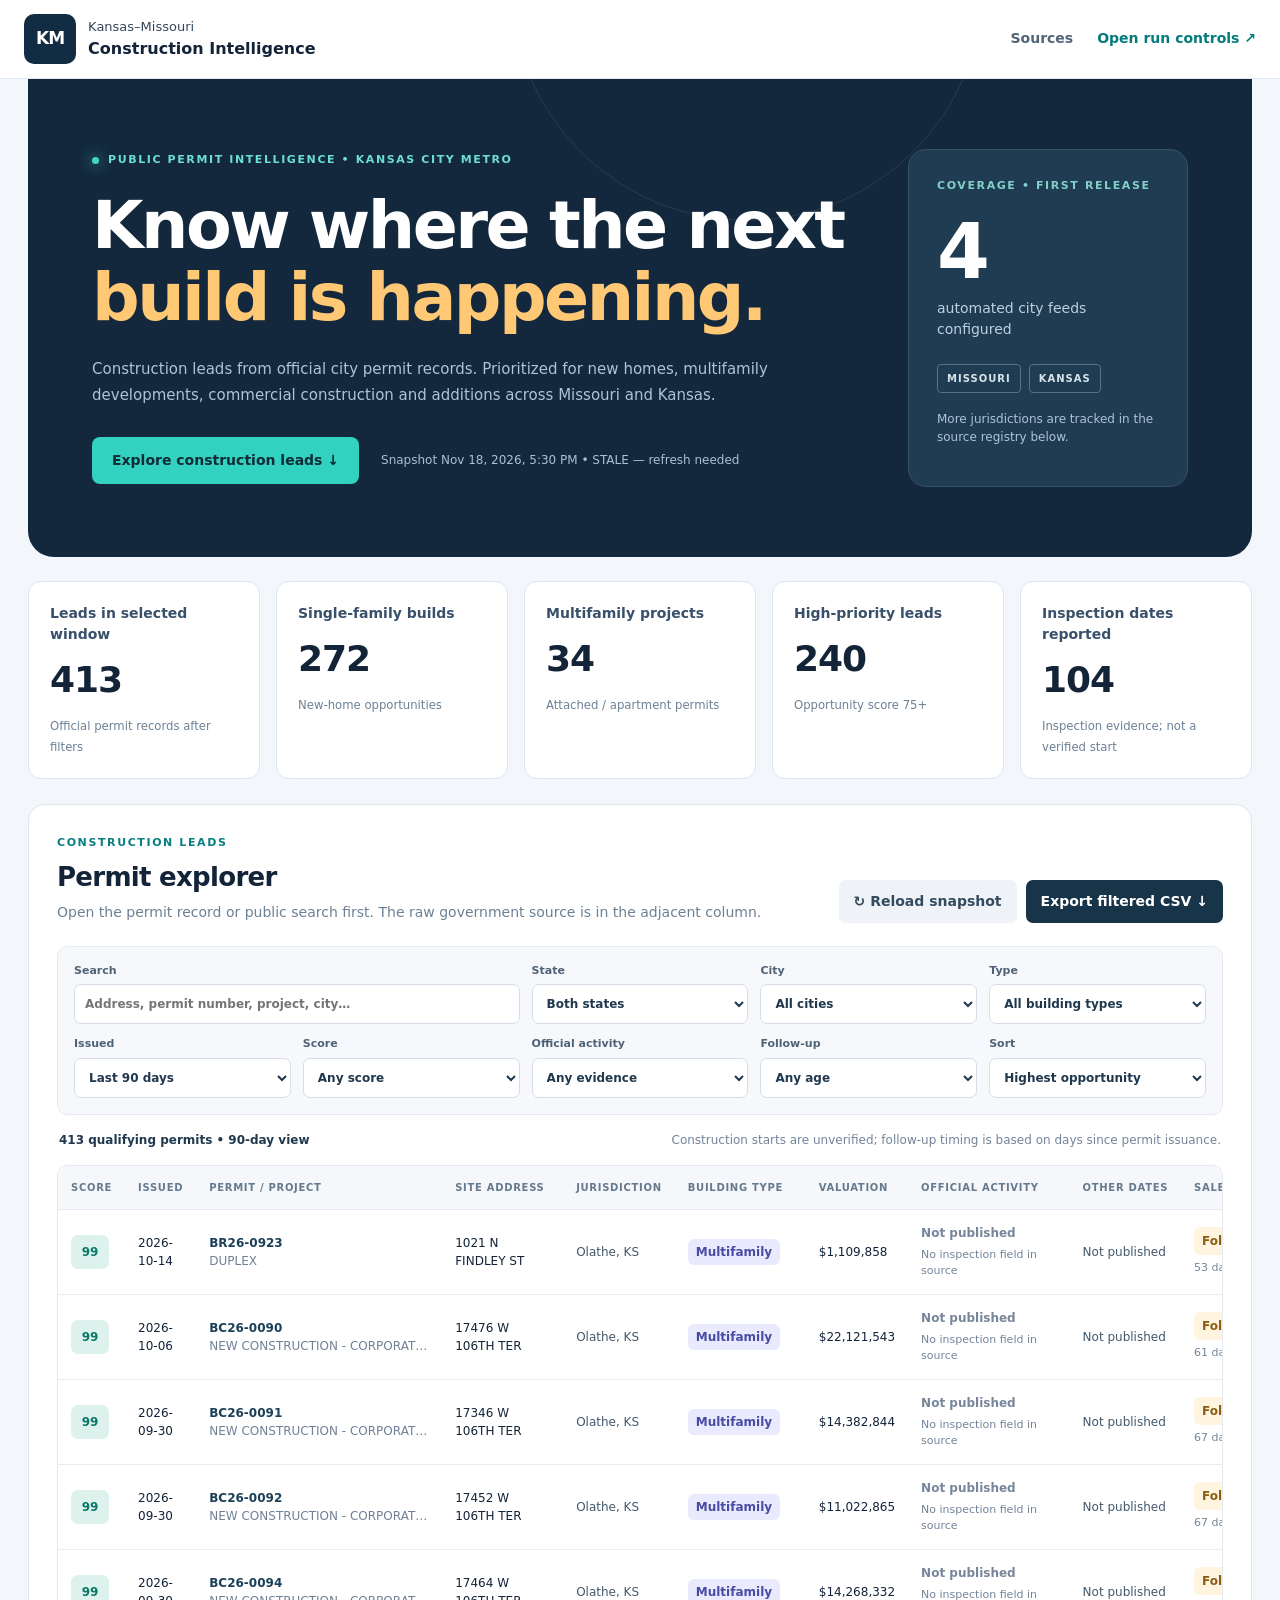
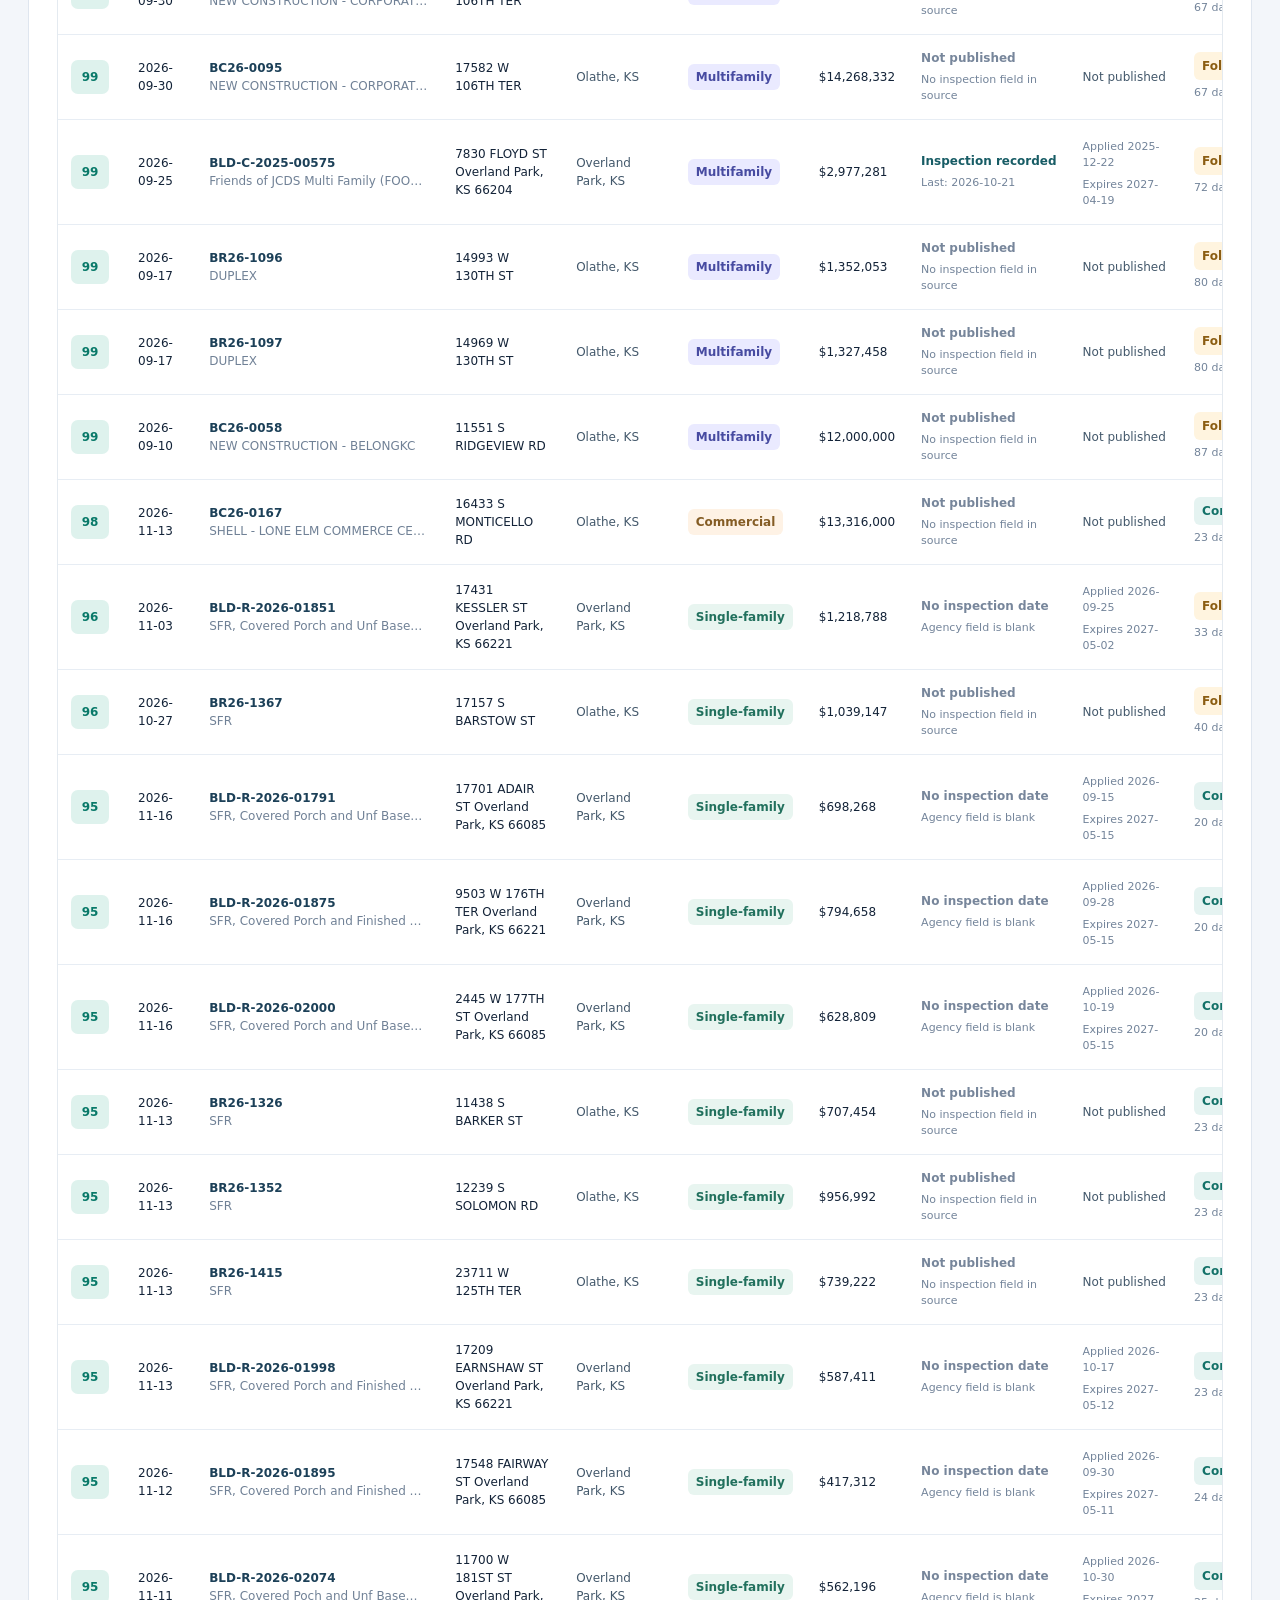
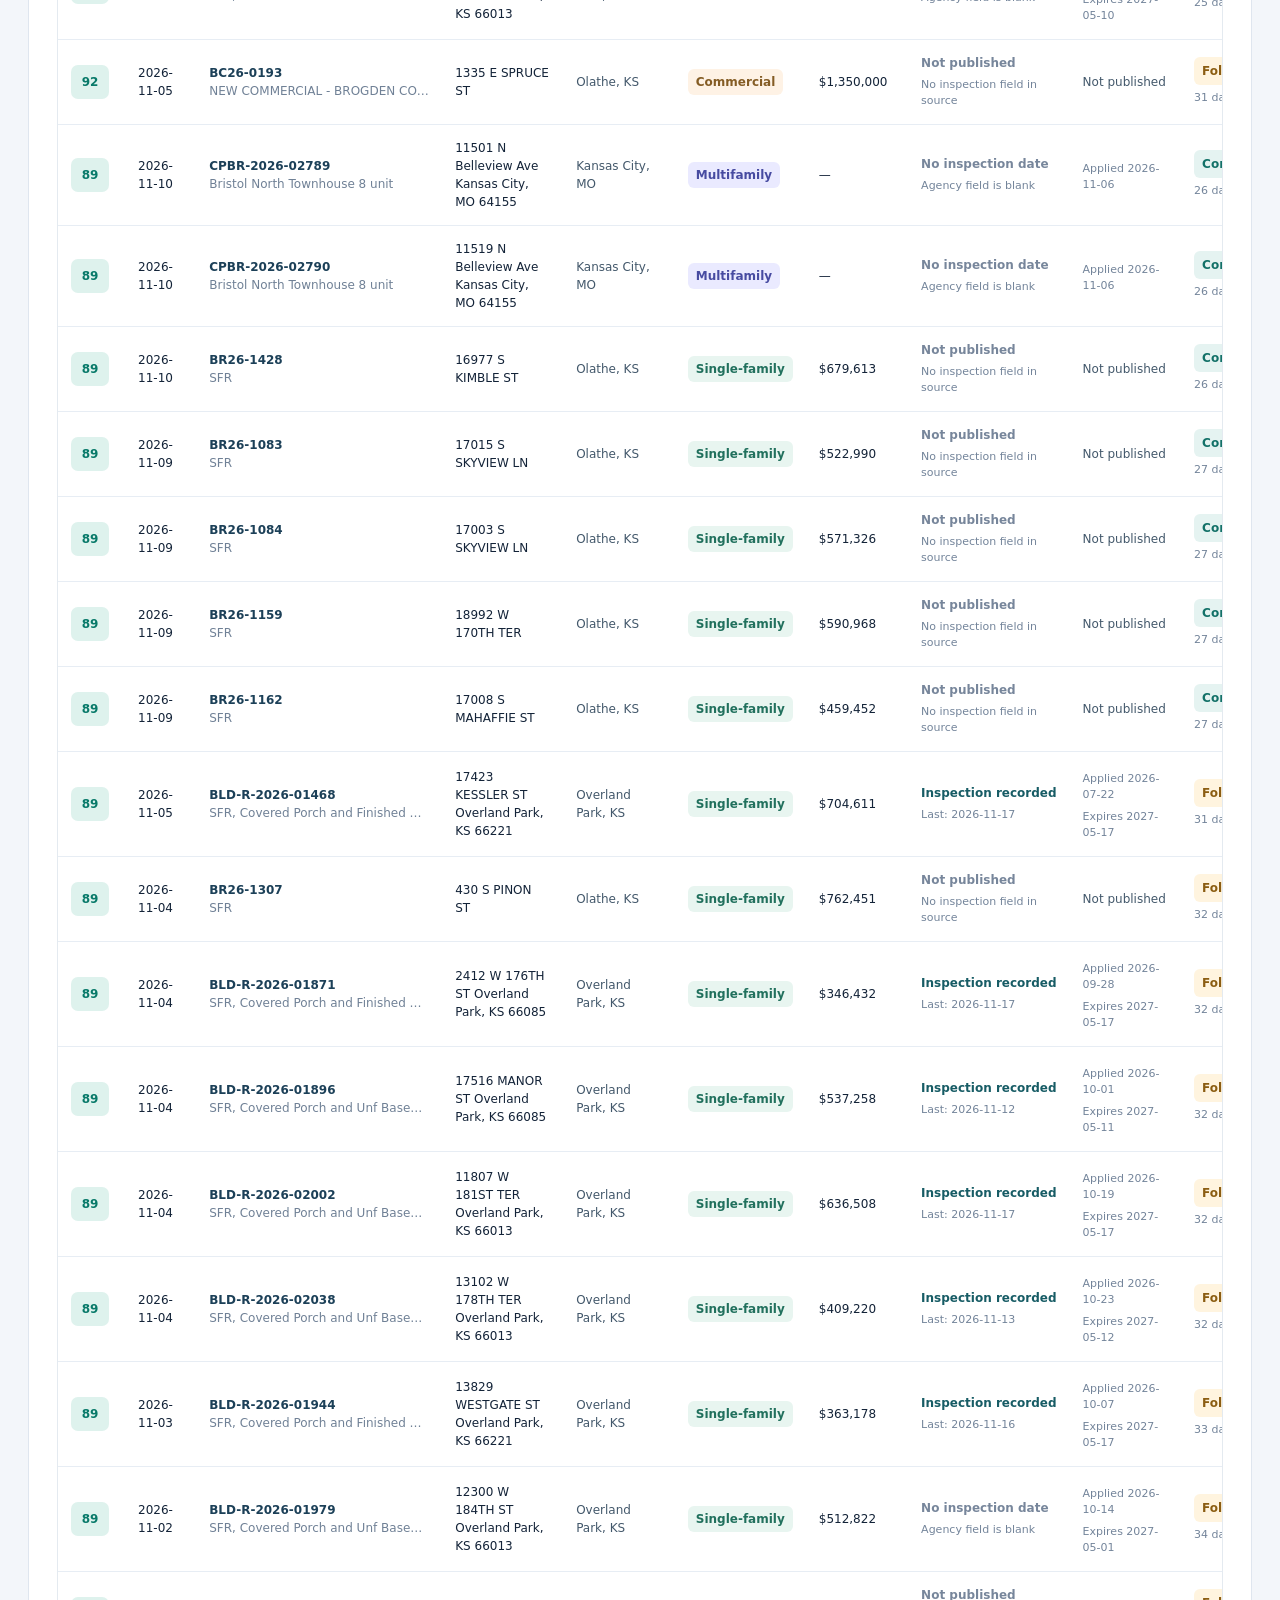
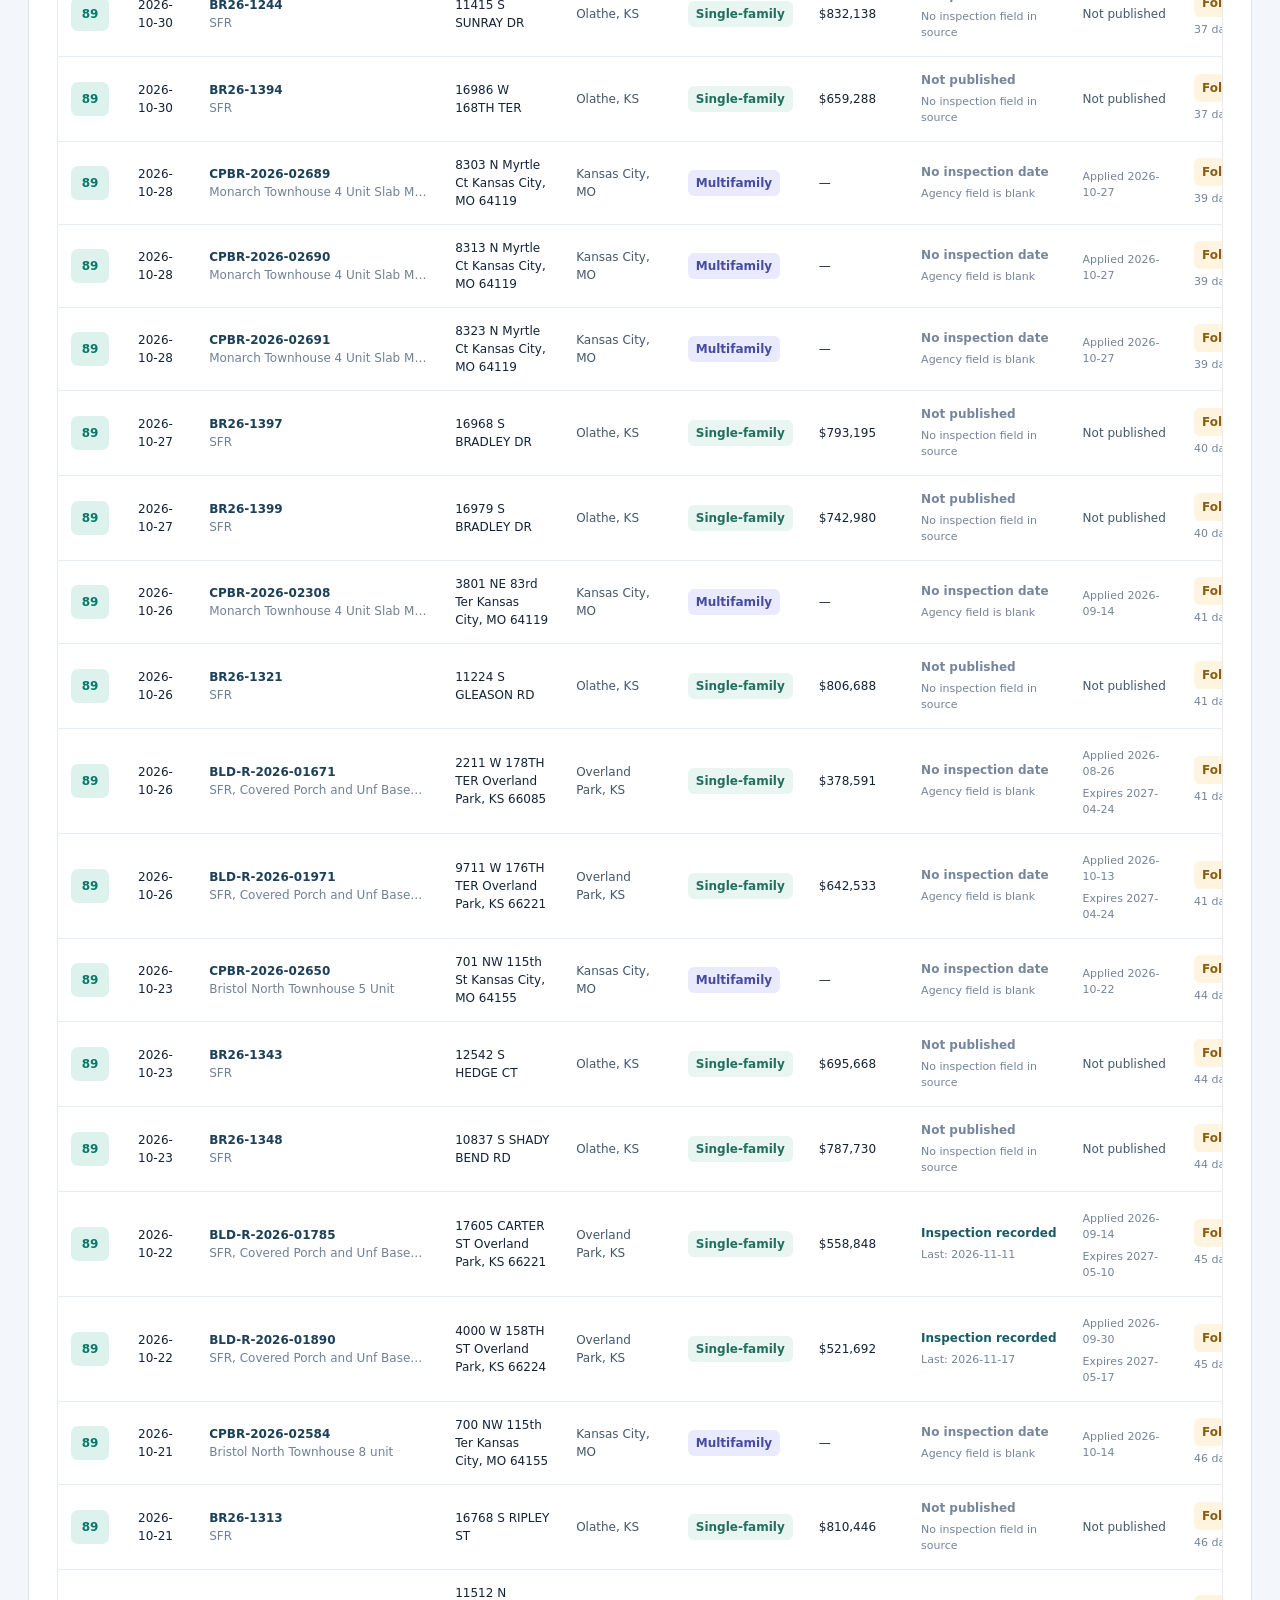
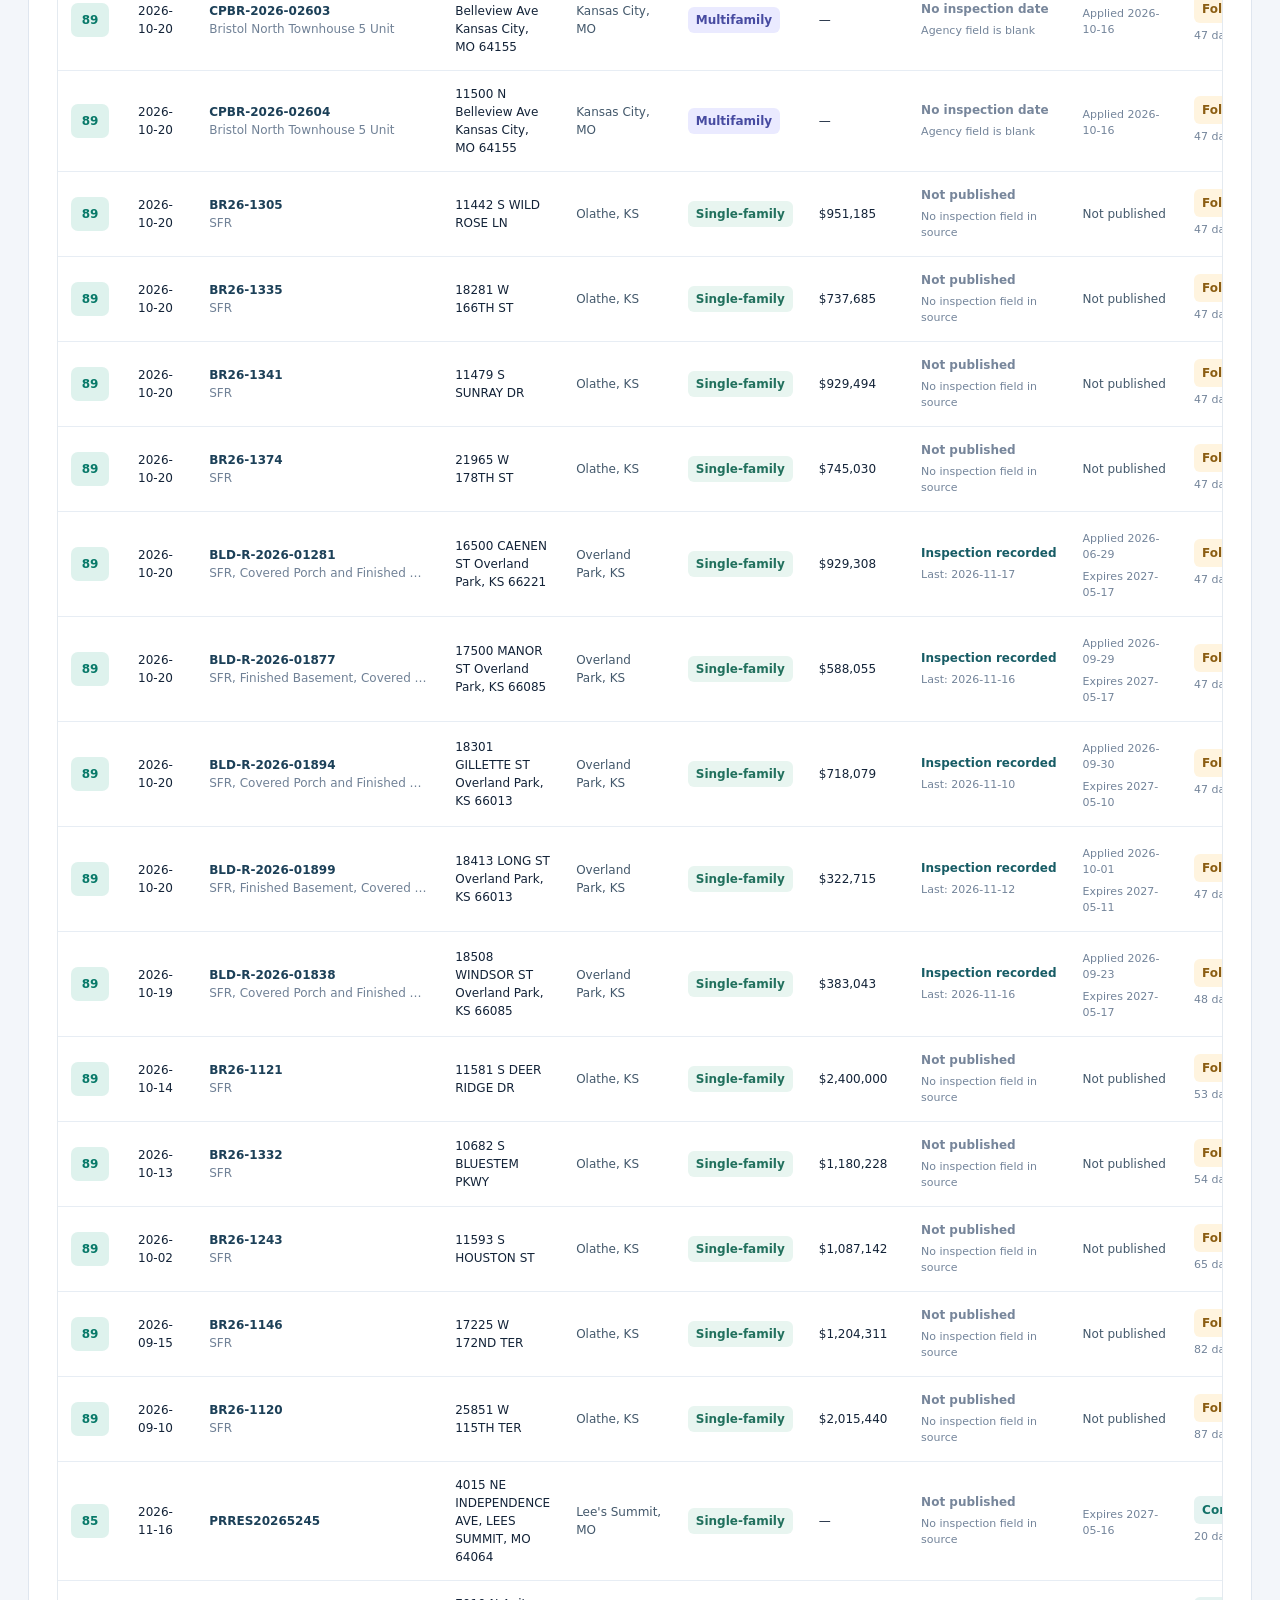
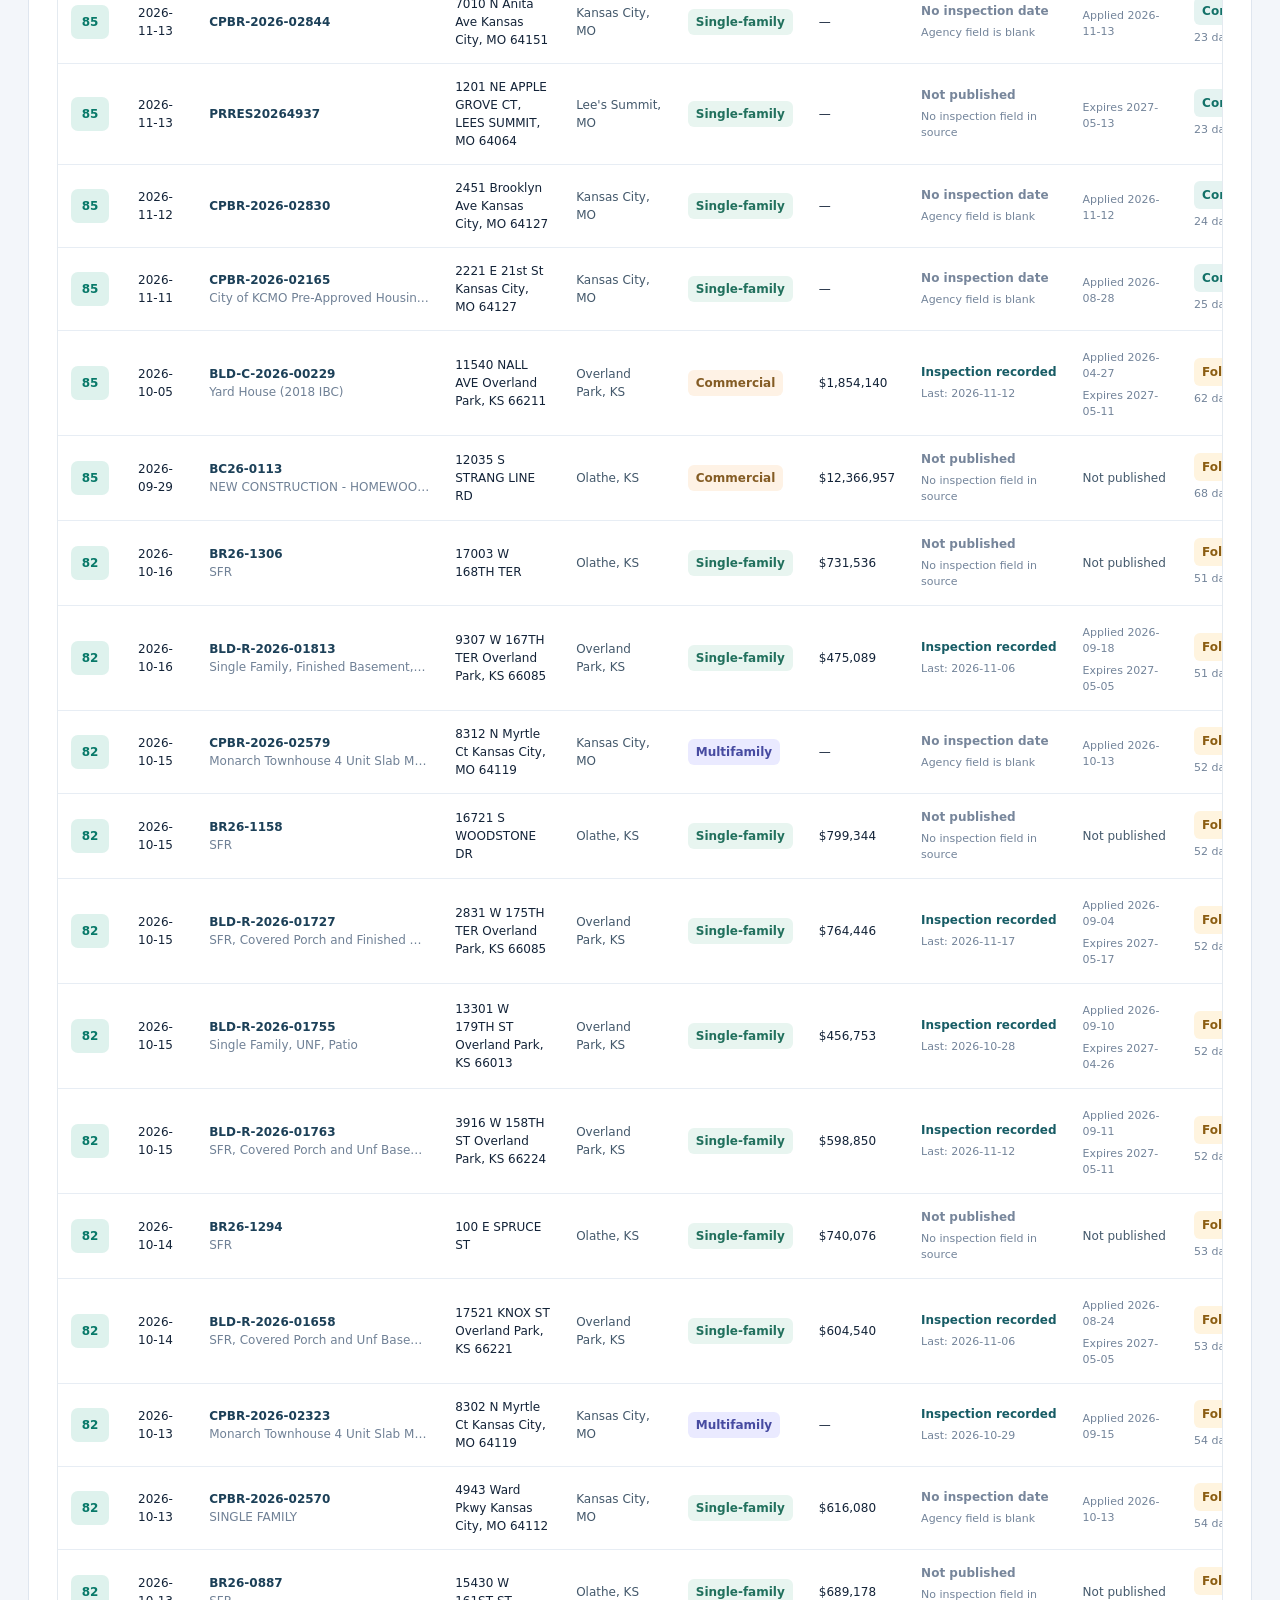
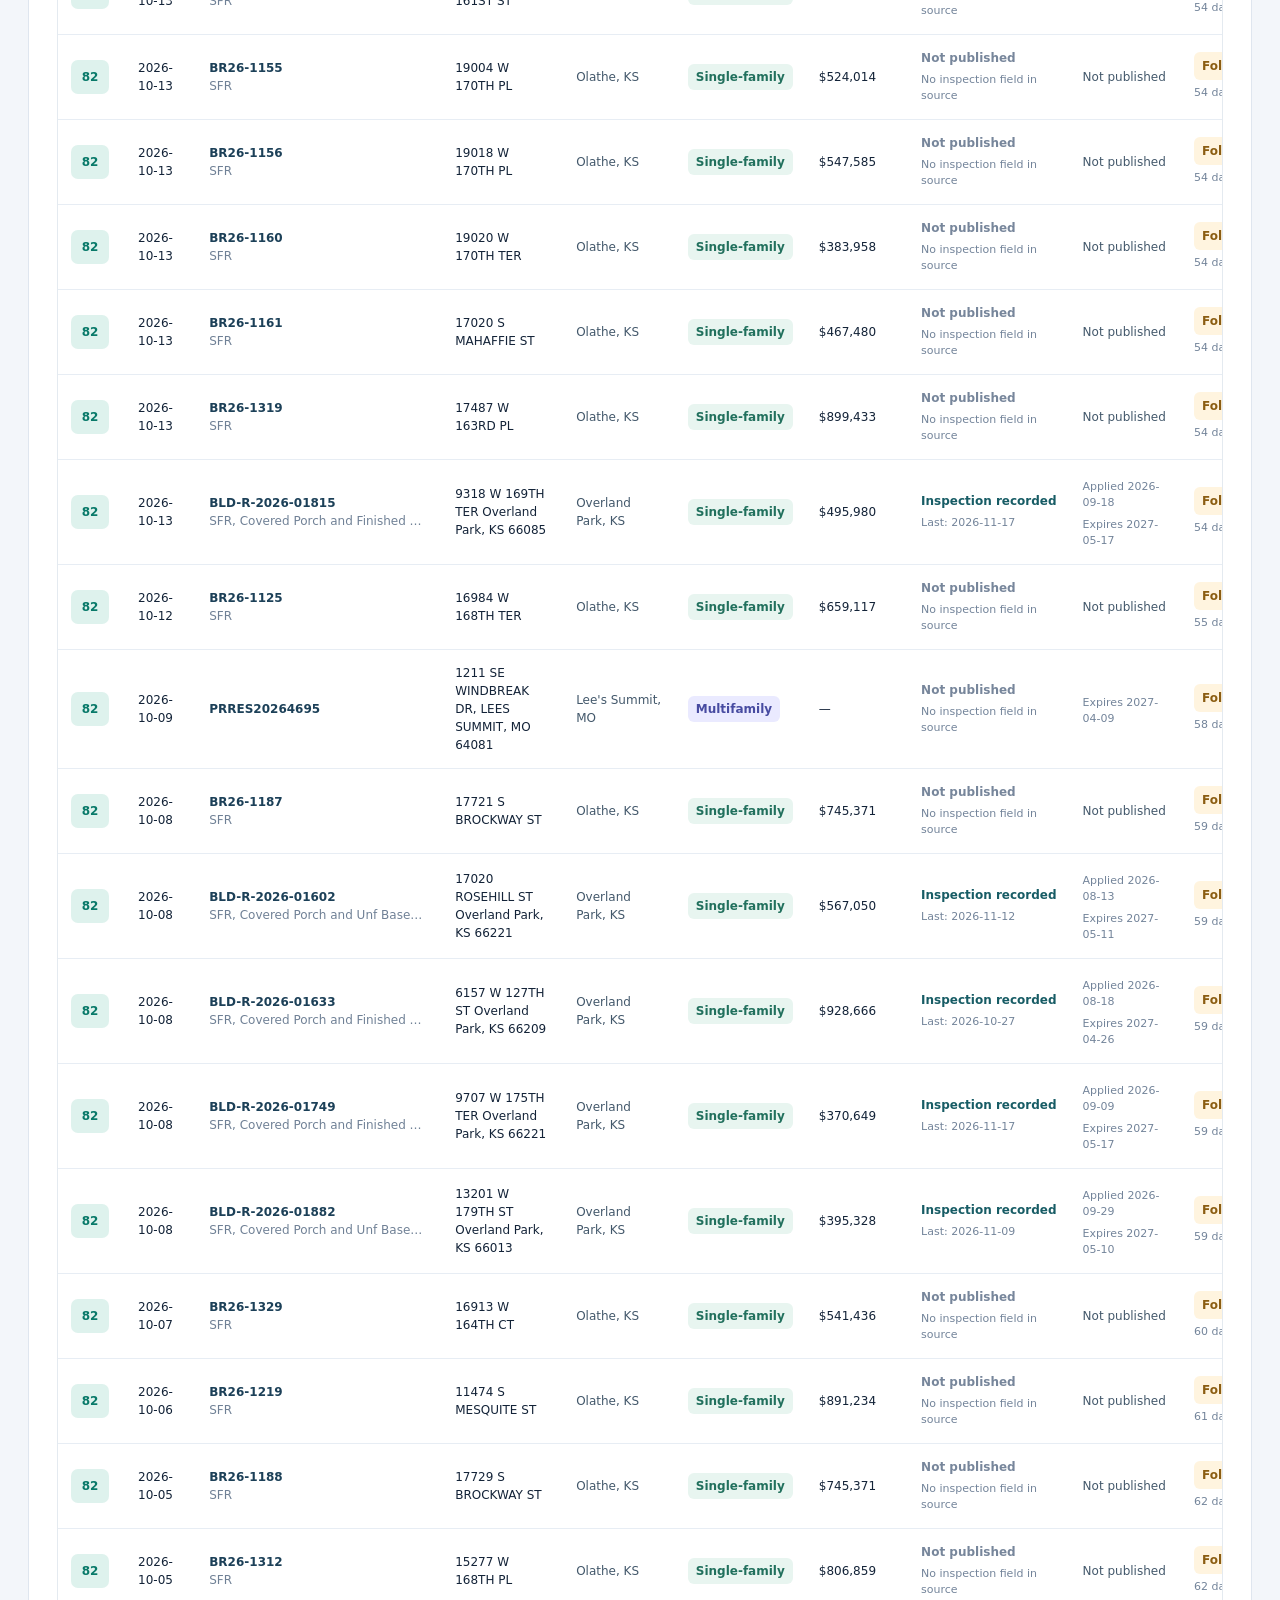
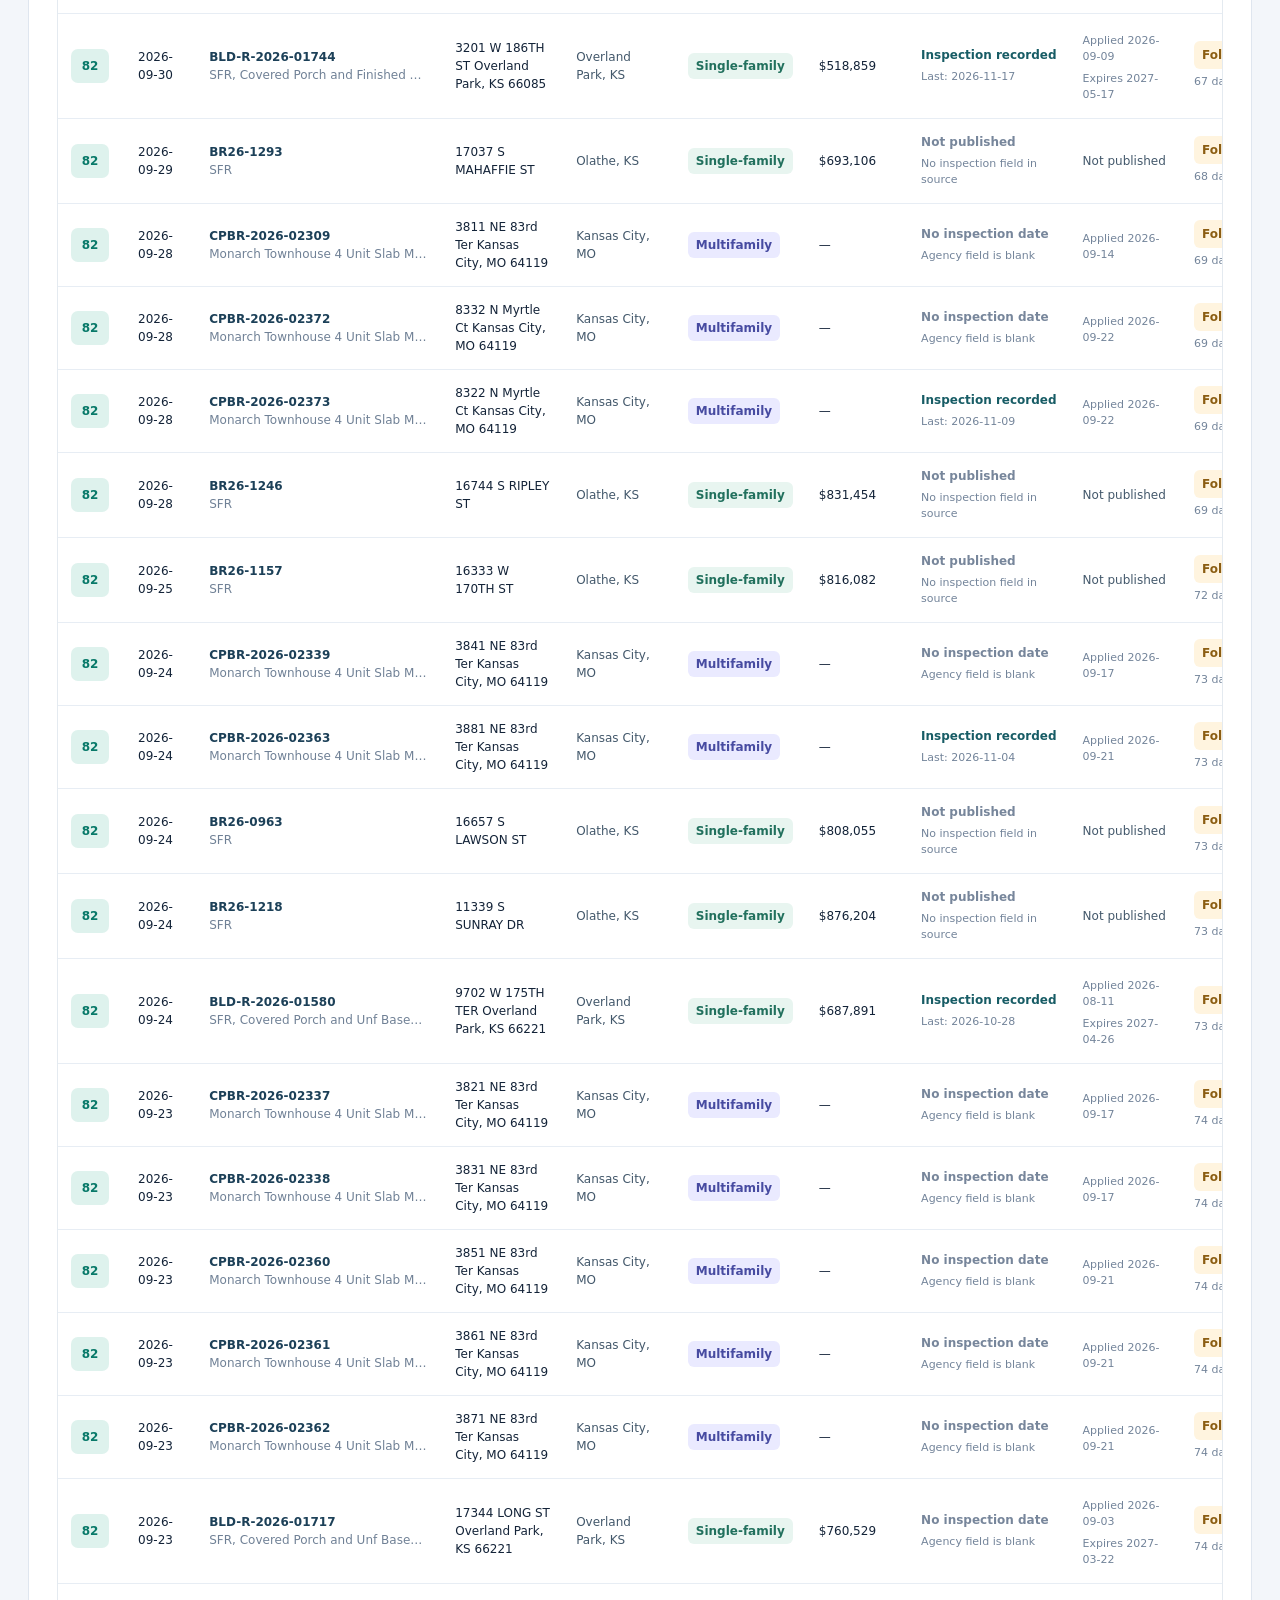
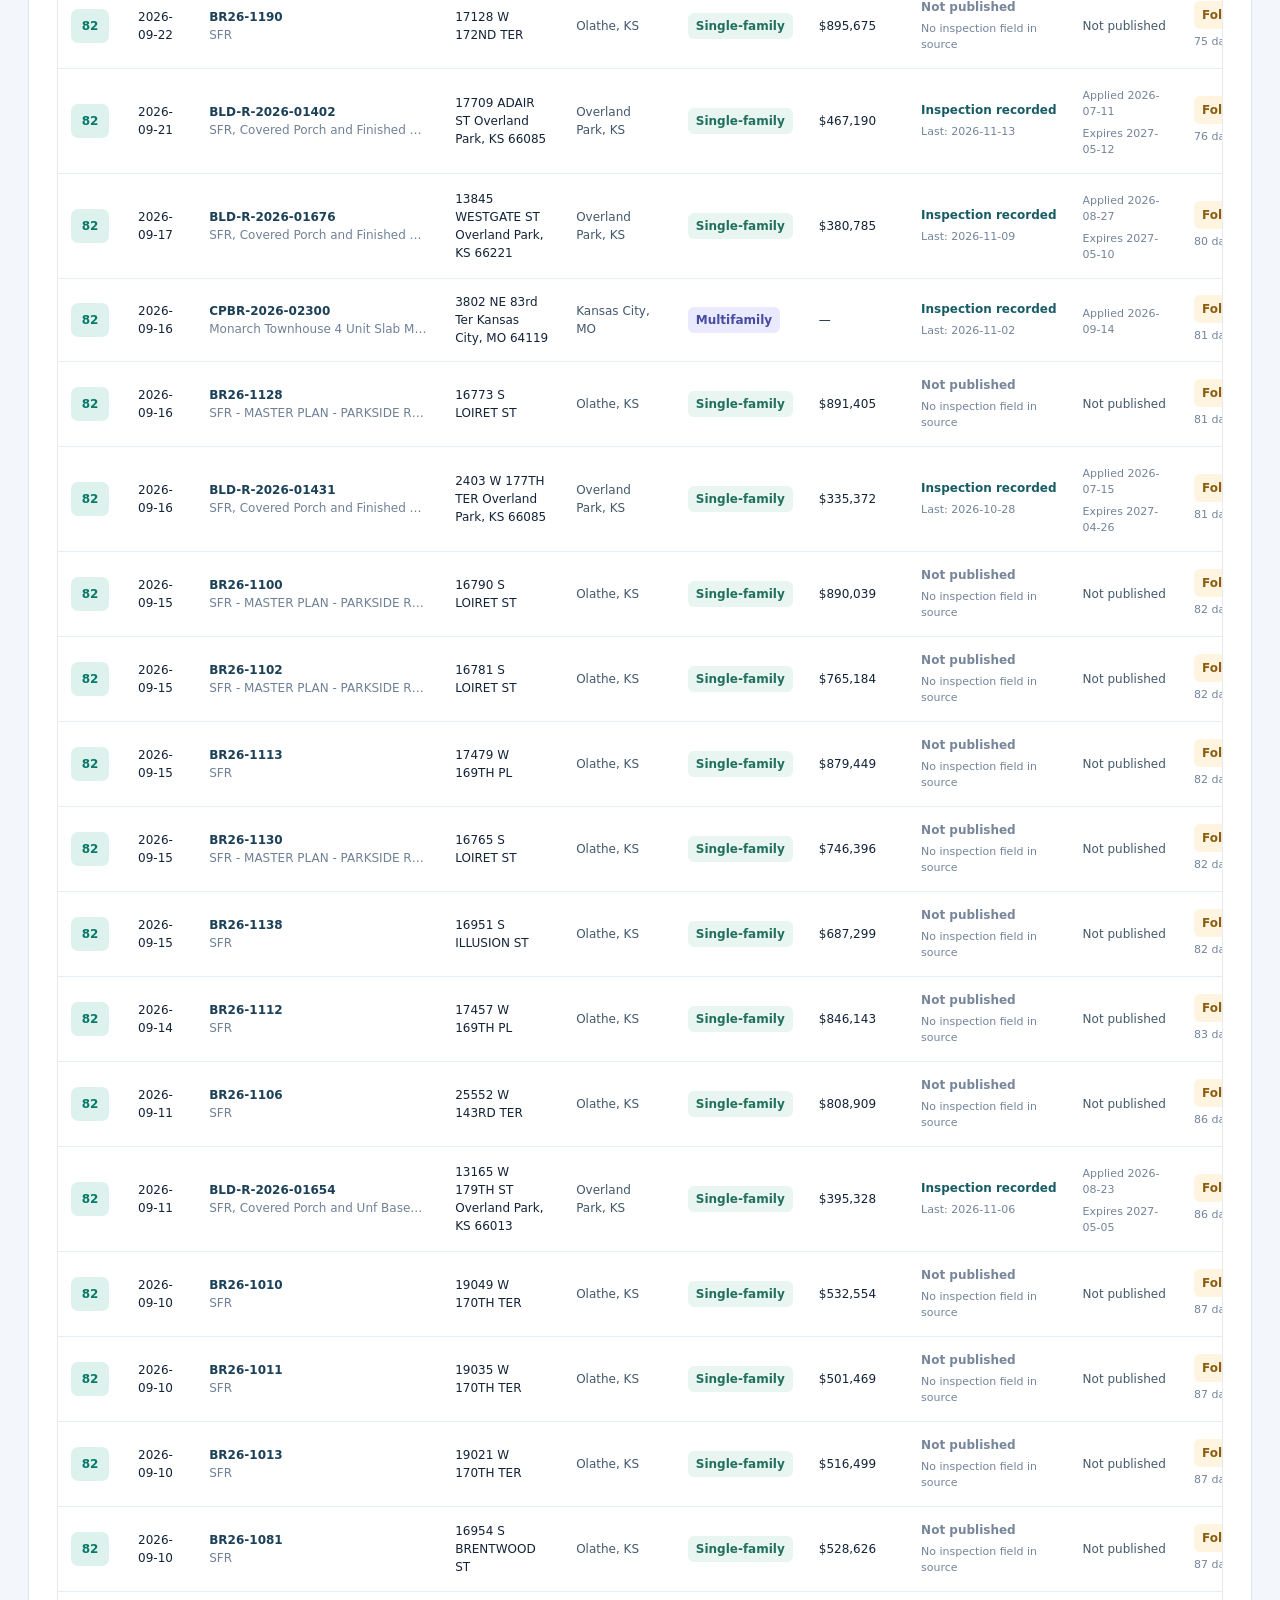
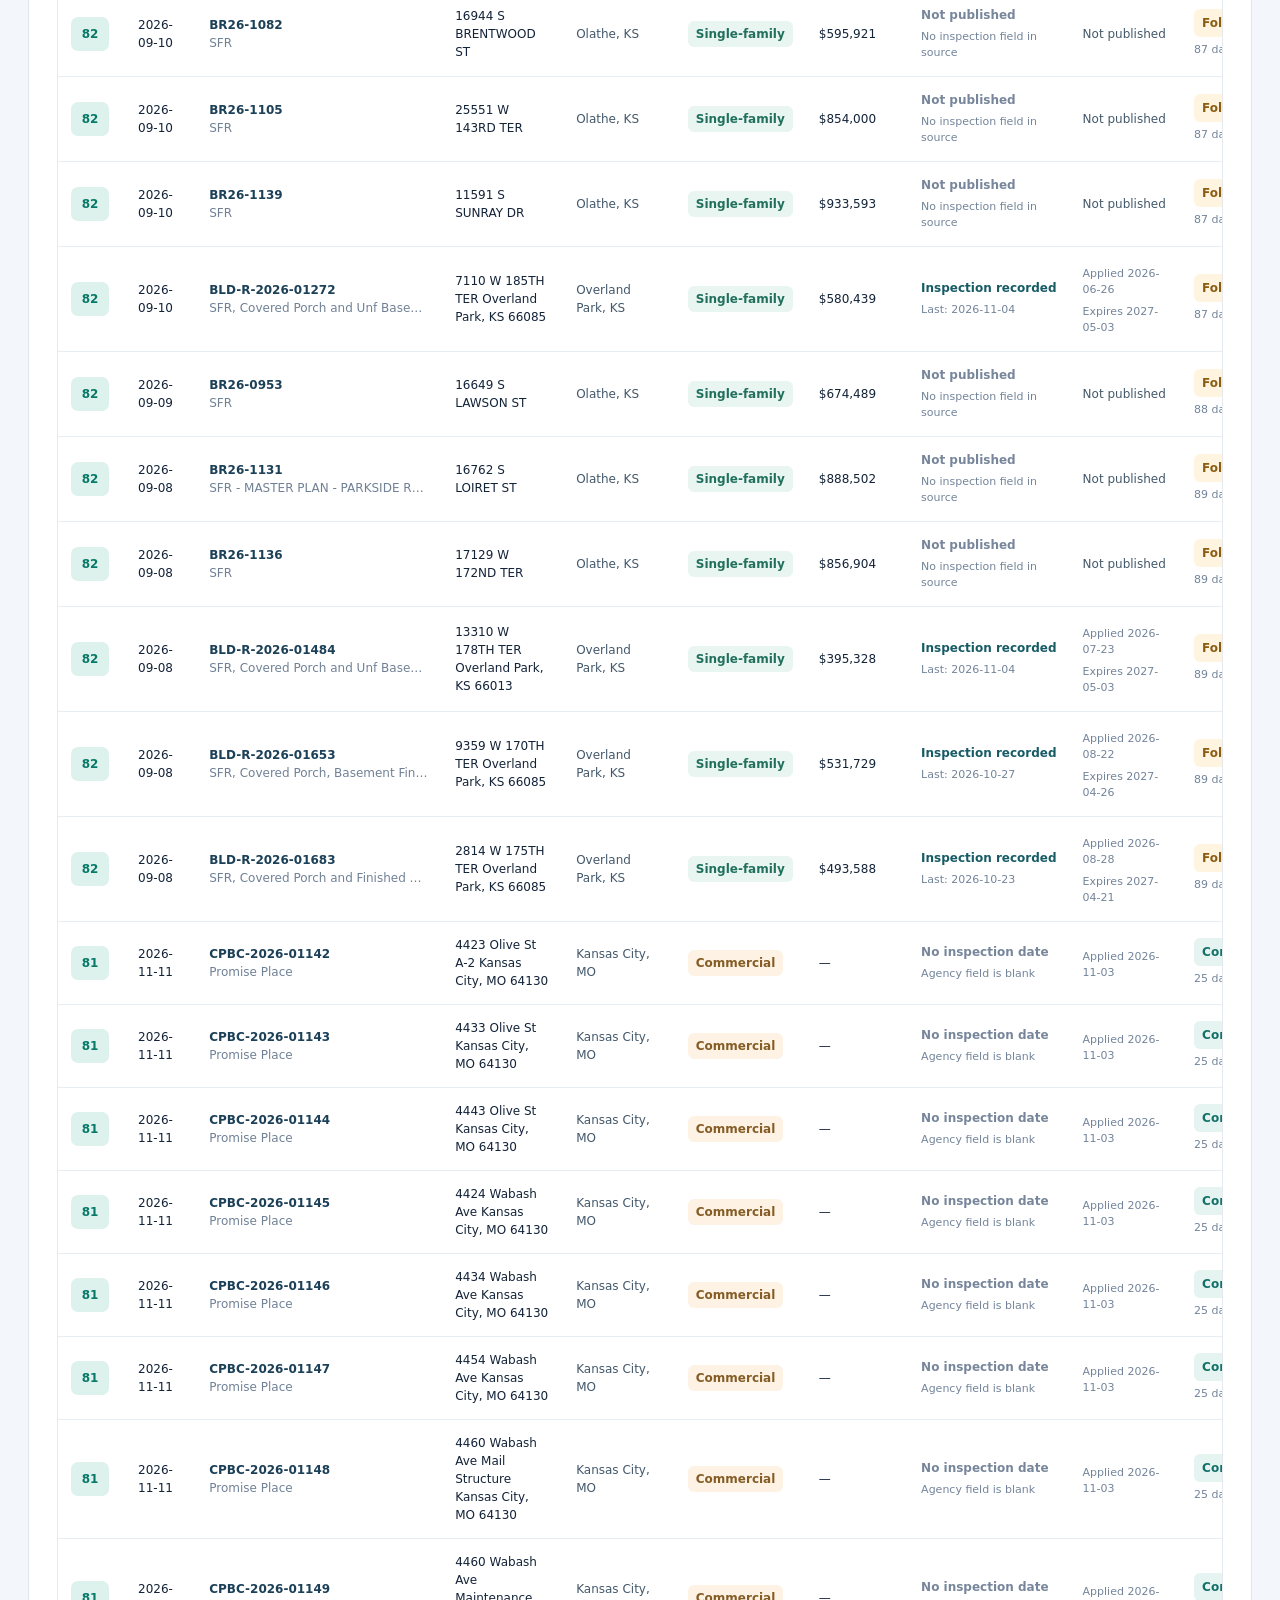
==== docs/index.html @ a6d93b8a "Show official inspection evidence, activity timing and sales follow-up filters on dashboard" ====
<!DOCTYPE html>
<html lang="en">
<head>
  <meta charset="utf-8">
  <meta name="viewport" content="width=device-width, initial-scale=1">
  <meta name="description" content="Kansas City metro building permit intelligence sourced from municipal open data.">
  <title>Kansas–Missouri Construction Intelligence | Kansas City Metro</title>
  <link rel="stylesheet" href="./styles.css">
  <script defer src="./app.js"></script>
</head>
<body>
  <header class="topbar">
    <a class="brand" href="./index.html" aria-label="Construction Intelligence Home"><span class="logo">KM</span><span>Kansas–Missouri <b>Construction Intelligence</b></span></a>
    <div class="toplinks"><a href="#coverage">Sources</a><a href="https://github.com/destrynielsen-maker/Kansas-Missouri-Corey/actions/workflows/refresh.yml" target="_blank" rel="noopener">Open run controls ↗</a></div>
  </header>
  <main class="shell">
    <section class="hero">
      <div>
        <div class="eyebrow"><span class="dot"></span> PUBLIC PERMIT INTELLIGENCE • KANSAS CITY METRO</div>
        <h1>Know where the next<br><em>build is happening.</em></h1>
        <p>Construction leads from official city permit records. Prioritized for new homes, multifamily developments, commercial construction and additions across Missouri and Kansas.</p>
        <div class="heroactions">
          <a class="primarylink" href="#leads">Explore construction leads ↓</a>
          <span class="muted" id="snapshot-status" role="status">Checking latest data snapshot…</span>
        </div>
      </div>
      <div class="hero-card" aria-label="Service coverage">
        <div class="section-kicker">COVERAGE • FIRST RELEASE</div>
        <strong>4</strong><span>automated city feeds configured</span>
        <div class="state-badges"><span>MISSOURI</span><span>KANSAS</span></div>
        <p>More jurisdictions are tracked in the source registry below.</p>
      </div>
    </section>

    <section class="metrics" aria-label="Snapshot overview">
      <div class="metric"><span>Leads in selected window</span><strong id="metric-total">—</strong><small id="metric-total-sub">Awaiting refresh</small></div>
      <div class="metric"><span>Single-family builds</span><strong id="metric-homes">—</strong><small>New-home opportunities</small></div>
      <div class="metric"><span>Multifamily projects</span><strong id="metric-multis">—</strong><small>Attached / apartment permits</small></div>
      <div class="metric"><span>High-priority leads</span><strong id="metric-priority">—</strong><small>Opportunity score 75+</small></div>
      <div class="metric"><span>Inspection dates reported</span><strong id="metric-inspections">—</strong><small>Inspection evidence; not a verified start</small></div>
    </section>

    <section class="panel" id="leads">
      <div class="panelhead">
        <div><div class="section-kicker">CONSTRUCTION LEADS</div><h2>Permit explorer</h2><p>Open the permit record or public search first. The raw government source is in the adjacent column.</p></div>
        <div class="buttons"><button id="reload" class="subtle" type="button">↻ Reload snapshot</button><button id="export" class="darkbtn" type="button" disabled>Export filtered CSV ↓</button></div>
      </div>
      <div class="filterbar">
        <label class="search-field">Search <input type="search" id="search" placeholder="Address, permit number, project, city…" autocomplete="off"></label>
        <label>State <select id="state"><option value="">Both states</option><option value="MO">Missouri</option><option value="KS">Kansas</option></select></label>
        <label>City <select id="city"><option value="">All cities</option></select></label>
        <label>Type <select id="category"><option value="">All building types</option><option>Single-family</option><option>Multifamily</option><option>Commercial</option><option>Addition</option><option>Remodel</option><option>Other</option></select></label>
        <label>Issued <select id="days"><option value="7">Last 7 days</option><option value="30">Last 30 days</option><option value="90" selected>Last 90 days</option><option value="120">Last 120 days</option></select></label>
        <label>Score <select id="score"><option value="0">Any score</option><option value="50">50+</option><option value="75">75+</option><option value="90">90+</option></select></label>
        <label>Official activity <select id="activity"><option value="">Any evidence</option><option value="inspection_recorded">Inspection date on file</option><option value="date_not_reported">No inspection date</option><option value="field_not_published">Agency doesn't publish</option></select></label>
        <label>Follow-up <select id="followup"><option value="">Any age</option><option value="0-7">New (0–7 days)</option><option value="8-30">Recent (8–30 days)</option><option value="31-90">Established (31–90 days)</option><option value="91+">Older (91+ days)</option></select></label>
        <label>Sort <select id="sort"><option value="score">Highest opportunity</option><option value="newest">Newest issued</option><option value="value">Highest valuation</option><option value="activity">Latest official activity</option><option value="followup">Newest follow-up opportunities</option></select></label>
      </div>
      <div class="resultbar"><span id="resultcount">Waiting for an official data snapshot.</span><span>Construction starts are unverified; follow-up timing is based on days since permit issuance.</span></div>
      <div class="tablewrap">
        <table><thead><tr><th>Score</th><th>Issued</th><th>Permit / project</th><th>Site address</th><th>Jurisdiction</th><th>Building type</th><th>Valuation</th><th>Official activity</th><th>Other dates</th><th>Sales follow-up</th><th>Permit record / search</th><th>Raw source row</th></tr></thead><tbody id="leadrows"><tr><td colspan="12" class="empty">No live snapshot published yet. The first verified ingestion run will populate this view.</td></tr></tbody></table>
      </div>
      <div class="tablefoot"><span id="row-limit"></span><span>Issue and inspection dates come from official records. Follow-up recommendations are not construction stages.</span></div>
      <div class="timeline-legend"><strong>How timing works:</strong> "Inspection recorded" means the city published a last-inspection date; it does not prove construction started, reached a specific phase, or remains active. "No inspection date" means the field exists but is blank. "Not published" means this data feed has no inspection date field. Dates shown under "Other dates" are agency-reported application and expiration dates, never estimated starts.</div>
    </section>

    <section class="panel secondary" id="coverage">
      <div class="panelhead"><div><div class="section-kicker">SOURCE REGISTRY</div><h2>Jurisdiction coverage</h2><p>Official agency links, live-feed readiness, and additional public portals planned for integration.</p></div></div>
      <div id="coverage-grid" class="coverage-grid"></div>
    </section>

    <footer>
      <div><b>Kansas–Missouri Construction Intelligence</b><p>Independent sales research dashboard. Not affiliated with any city or county.</p></div>
      <div><p>Issued permits do not confirm construction has begun, is ongoing, or is complete. Official data can be delayed or corrected.</p><p>Manual refresh: GitHub Actions → Refresh permit data → Run workflow.</p></div>
    </footer>
  </main>
  <div class="toast" role="status" aria-live="polite" id="toast"></div>
</body>
</html>
---- docs/styles.css ----
:root{--ink:#132338;--ink2:#385069;--muted:#6c8196;--edge:#dfe6ef;--bg:#f3f6fa;--teal:#087e81;--teal-soft:#e7f5f3;--gold:#ffc875}*{box-sizing:border-box}html{scroll-behavior:smooth}body{margin:0;background:var(--bg);color:var(--ink);font:14px/1.5 Inter,ui-sans-serif,system-ui,-apple-system,"Segoe UI",sans-serif}a{color:inherit}button,input,select{font:inherit}.topbar{background:#fff;border-bottom:1px solid #e2e8f0;display:flex;align-items:center;justify-content:space-between;padding:14px max(24px,calc((100vw - 1360px)/2));gap:18px}.brand{display:flex;align-items:center;gap:12px;font-size:13px;text-decoration:none;color:#35465a}.brand b{display:block;color:var(--ink);font-size:16px}.logo{background:#122d43;color:white;font-size:17px;font-weight:900;padding:12px;border-radius:10px;letter-spacing:-1px}.toplinks{display:flex;gap:24px;align-items:center}.toplinks a{text-decoration:none;color:#516478;font-weight:600}.toplinks a:last-child{color:#037b7c}.shell{max-width:1424px;padding:0 28px;margin:auto}.hero{background:#14283d;color:white;border-radius:0 0 26px 26px;padding:70px 64px;display:flex;align-items:center;justify-content:space-between;gap:40px;position:relative;overflow:hidden}.hero:after{content:"";position:absolute;width:470px;height:470px;border:1px solid #ffffff16;border-radius:50%;top:-330px;right:22%}.eyebrow,.section-kicker{font-size:11px;font-weight:800;letter-spacing:1.6px}.eyebrow{color:#6cddd7;display:flex;align-items:center;gap:9px}.dot{width:7px;height:7px;background:#43d6bc;border-radius:50%;box-shadow:0 0 14px #43d6bc}.hero h1{font-size:clamp(38px,5.2vw,68px);line-height:1.08;letter-spacing:-2.5px;margin:22px 0}.hero em{font-style:normal;color:var(--gold)}.hero p{max-width:680px;color:#aec3d5;font-size:15px;line-height:1.75}.heroactions{display:flex;gap:22px;align-items:center;margin-top:28px;flex-wrap:wrap}.primarylink{background:#33d1c0;color:#102c35;font-weight:800;text-decoration:none;padding:13px 20px;border-radius:8px}.muted{color:#acc0d1;font-size:12px}.hero-card{background:#203c52;border:1px solid #365267;border-radius:18px;padding:28px;min-width:270px;max-width:280px;z-index:1}.hero-card .section-kicker{color:#82d0c9}.hero-card strong{font-size:76px;line-height:1;display:block;margin:20px 0 8px}.hero-card>span{color:#bed0df}.hero-card p{font-size:12px;line-height:1.5;margin-top:17px}.state-badges{display:flex;gap:8px;margin-top:24px}.state-badges span{border:1px solid #577086;border-radius:4px;padding:6px 9px;color:#d7e4eb;font-weight:700;letter-spacing:1px;font-size:10px}.metrics{display:grid;grid-template-columns:repeat(4,1fr);gap:16px;margin:24px 0}.metric{background:white;border:1px solid var(--edge);border-radius:13px;padding:21px}.metric>span{display:block;color:var(--ink2);font-weight:600}.metric strong{display:block;font-size:36px;letter-spacing:-1px;margin:8px 0}.metric small{color:var(--muted)}.panel{background:#fff;border:1px solid var(--edge);border-radius:17px;padding:30px 28px;margin:25px 0}.panelhead{display:flex;align-items:flex-end;justify-content:space-between;gap:16px;margin-bottom:23px}.section-kicker{color:var(--teal)}h2{font-size:26px;letter-spacing:-.7px;margin:6px 0 5px}.panelhead p{margin:0;color:var(--muted)}.buttons{display:flex;gap:9px;flex-wrap:wrap}button{border:0;cursor:pointer;font-weight:700}.subtle{color:#334b5f;background:#eff3f7;border-radius:7px;padding:11px 15px}.darkbtn{background:#183449;color:#fff;padding:11px 15px;border-radius:7px}.darkbtn:disabled{opacity:.45;cursor:not-allowed}.filterbar{display:grid;grid-template-columns:2.3fr 1fr 1.35fr 1.25fr 1fr .8fr 1.35fr;gap:12px;background:#f6f8fb;border:1px solid #e6ebf0;padding:16px;border-radius:10px}.filterbar label{display:flex;flex-direction:column;gap:5px;font-weight:700;font-size:11px;color:#506277}.filterbar input,.filterbar select{width:100%;border:1px solid #d5dde7;border-radius:7px;background:white;padding:10px;font-size:12px;min-height:40px;color:#20384e;outline-offset:2px}.filterbar input:focus,.filterbar select:focus{outline:2px solid #44bcba}.resultbar,.tablefoot{display:flex;justify-content:space-between;align-items:center;gap:12px;flex-wrap:wrap;color:#72849a;font-size:12px;padding:16px 2px}.resultbar span:first-child{font-weight:800;color:#20384e}.tablewrap{overflow:auto;border:1px solid #e4eaf0;border-radius:10px}table{border-collapse:collapse;text-align:left;width:100%;min-width:1060px}thead{background:#f5f7fa}th{color:#657a8e;font-size:10px;letter-spacing:.7px;text-transform:uppercase;padding:14px 13px;white-space:nowrap}td{padding:14px 13px;border-top:1px solid #e7edf4;vertical-align:middle;font-size:12px}tbody tr:hover{background:#fbfcff}.score{border-radius:7px;display:inline-block;min-width:38px;padding:8px;text-align:center;background:#edf0f5;color:#59677a;font-weight:900}.score.high{background:#def2ed;color:#087969}.score.mid{background:#fff2d9;color:#875d16}.permitno{font-weight:800;color:#1c4058}.project{color:#708196;max-width:220px;overflow:hidden;text-overflow:ellipsis;white-space:nowrap}.city{color:#43586b}.type{background:#edf3fa;color:#3a5770;padding:6px 8px;border-radius:6px;white-space:nowrap;font-weight:700}.type.Single-family{background:#e8f5f0;color:#21705d}.type.Multifamily{background:#eaeaff;color:#474ba1}.type.Commercial{background:#fef2e5;color:#845c24}.primary-permit{color:#036c75;font-weight:800;white-space:nowrap}.source-link{color:#70849a;white-space:nowrap}.copy{background:transparent;color:#6b8190;padding:2px 0;font-size:11px;display:block;text-align:left;margin-top:5px;text-decoration:underline}.empty{text-align:center;color:#66788d;padding:46px 20px;font-size:14px}.secondary{margin-top:28px}.coverage-grid{display:grid;grid-template-columns:repeat(3,1fr);gap:13px}.coverage-card{border:1px solid #e2e9ef;border-radius:11px;padding:18px}.coverage-head{display:flex;justify-content:space-between;gap:10px;align-items:flex-start}.coverage-card strong{display:block;font-size:15px}.coverage-card small{display:block;color:#677e8e;margin-top:3px}.status{font-size:10px;padding:5px 7px;background:#edf1f6;border-radius:5px;color:#5f7185;white-space:nowrap;font-weight:800}.status.good{background:#dff2ed;color:#006e61}.status.pending{background:#fff1d8;color:#8c6219}.coverage-card p{color:#63798b;font-size:12px;margin:12px 0}.coverage-links{display:flex;gap:16px;flex-wrap:wrap}.coverage-links a{font-size:12px;font-weight:700;color:#087d82}footer{display:grid;grid-template-columns:1fr 1fr;gap:24px;padding:40px 8px 55px;color:#7b8a9c;font-size:12px}footer b{color:#203b51}footer p{margin:7px 0}.toast{display:none;position:fixed;bottom:26px;right:26px;background:#132a3e;color:white;padding:14px 18px;border-radius:9px;box-shadow:0 12px 32px #0002;z-index:10}@media(max-width:1100px){.filterbar{grid-template-columns:repeat(3,1fr)}.search-field{grid-column:span 3}.hero{padding:55px 38px}.coverage-grid{grid-template-columns:repeat(2,1fr)}}@media(max-width:720px){.topbar{padding:13px 18px}.toplinks a:first-child{display:none}.toplinks{font-size:11px}.brand{font-size:10px}.brand b{font-size:12px}.logo{padding:9px}.shell{padding:0 10px}.hero{padding:36px 23px;display:block;border-radius:0 0 16px 16px}.hero h1{letter-spacing:-1.5px}.hero-card{margin-top:27px;max-width:none;min-width:0}.hero-card strong{font-size:52px}.metrics{grid-template-columns:repeat(2,1fr);gap:9px}.metric{padding:16px}.metric strong{font-size:29px}.panel{padding:21px 12px}.panelhead{display:block}.buttons{margin-top:17px}.filterbar{grid-template-columns:repeat(2,1fr);gap:9px;padding:11px}.search-field{grid-column:span 2}.coverage-grid{grid-template-columns:1fr}footer{grid-template-columns:1fr;padding:30px 10px}.resultbar span:last-child{display:none}}

/* Agency-proven activity and explicitly advisory follow-up timing. */
.metrics{grid-template-columns:repeat(5,1fr)}
.filterbar{grid-template-columns:repeat(5,minmax(0,1fr))}
.search-field{grid-column:span 2}
.activity-label{font-weight:800;color:#175c65;white-space:nowrap}
.activity-muted{font-weight:700;color:#77869b}
.activity-note{display:block;color:#73849a;font-size:11px;margin-top:5px}
.followup-tag{display:inline-block;border-radius:6px;padding:5px 8px;background:#e5f3f1;color:#137168;font-weight:800;white-space:nowrap}
.followup-tag.later{background:#f1f4f8;color:#536779}
.followup-tag.middle{background:#fff4df;color:#8b5d12}
.timeline-legend{border-top:1px solid #e4eaf0;padding:16px 6px 0;font-size:12px;color:#667b90;line-height:1.7}
.timeline-legend strong{color:#20384e}
table{min-width:1450px}
@media(max-width:1100px){.metrics{grid-template-columns:repeat(3,1fr)}.filterbar{grid-template-columns:repeat(3,minmax(0,1fr))}.search-field{grid-column:span 3}}
@media(max-width:720px){.metrics{grid-template-columns:repeat(2,1fr)}.filterbar{grid-template-columns:repeat(2,minmax(0,1fr))}.search-field{grid-column:span 2}}
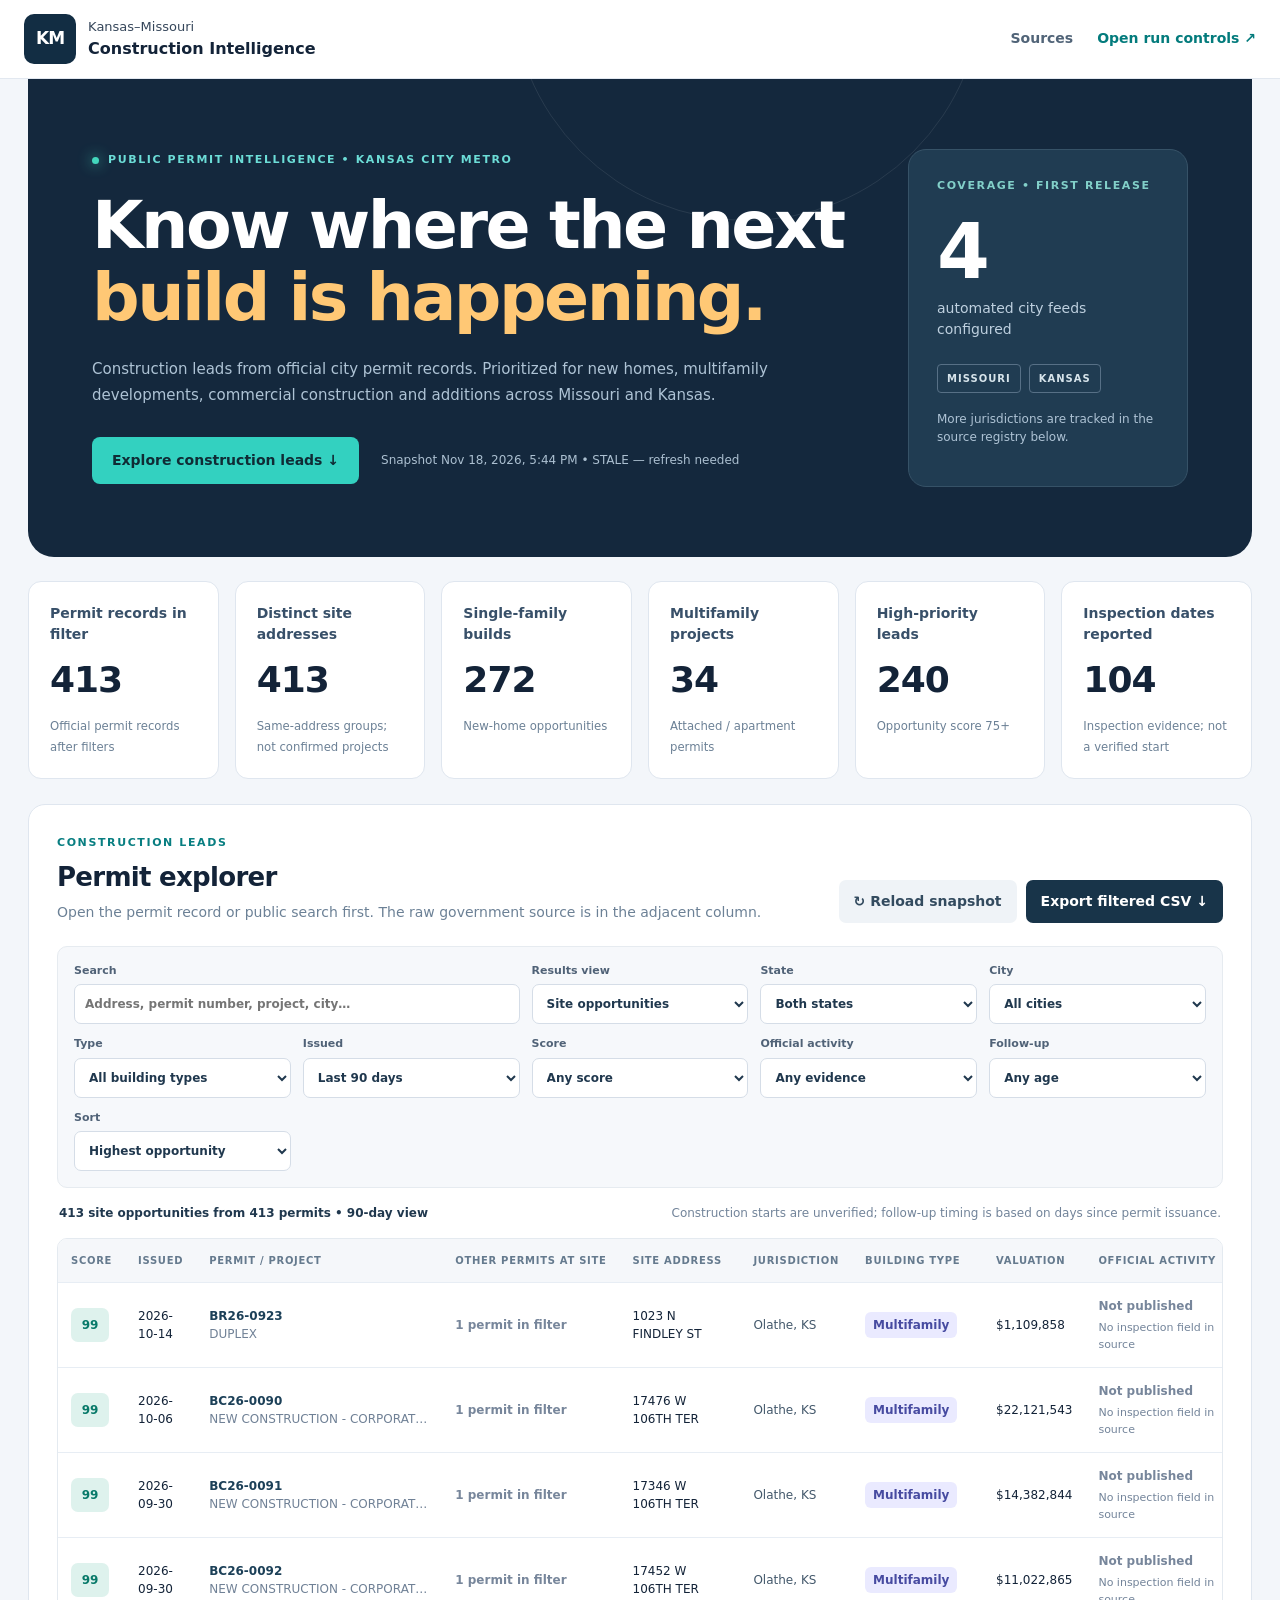
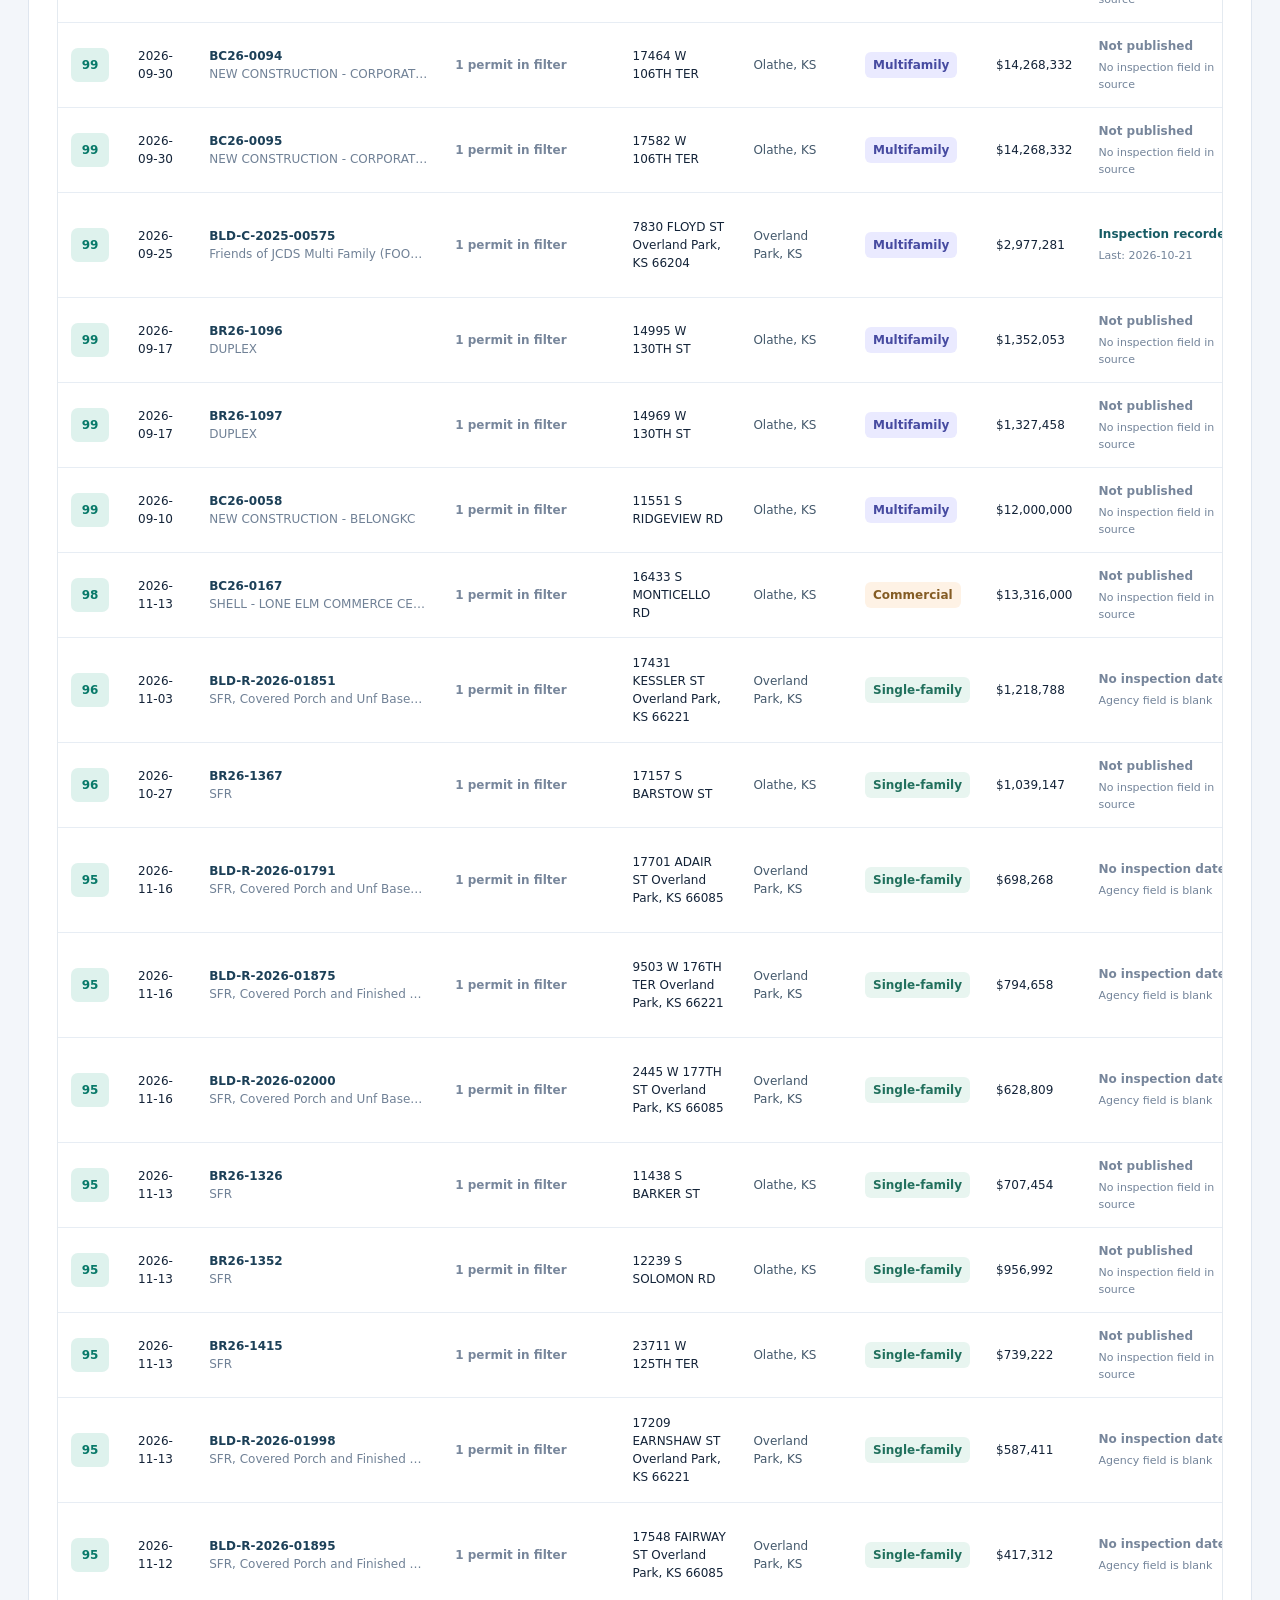
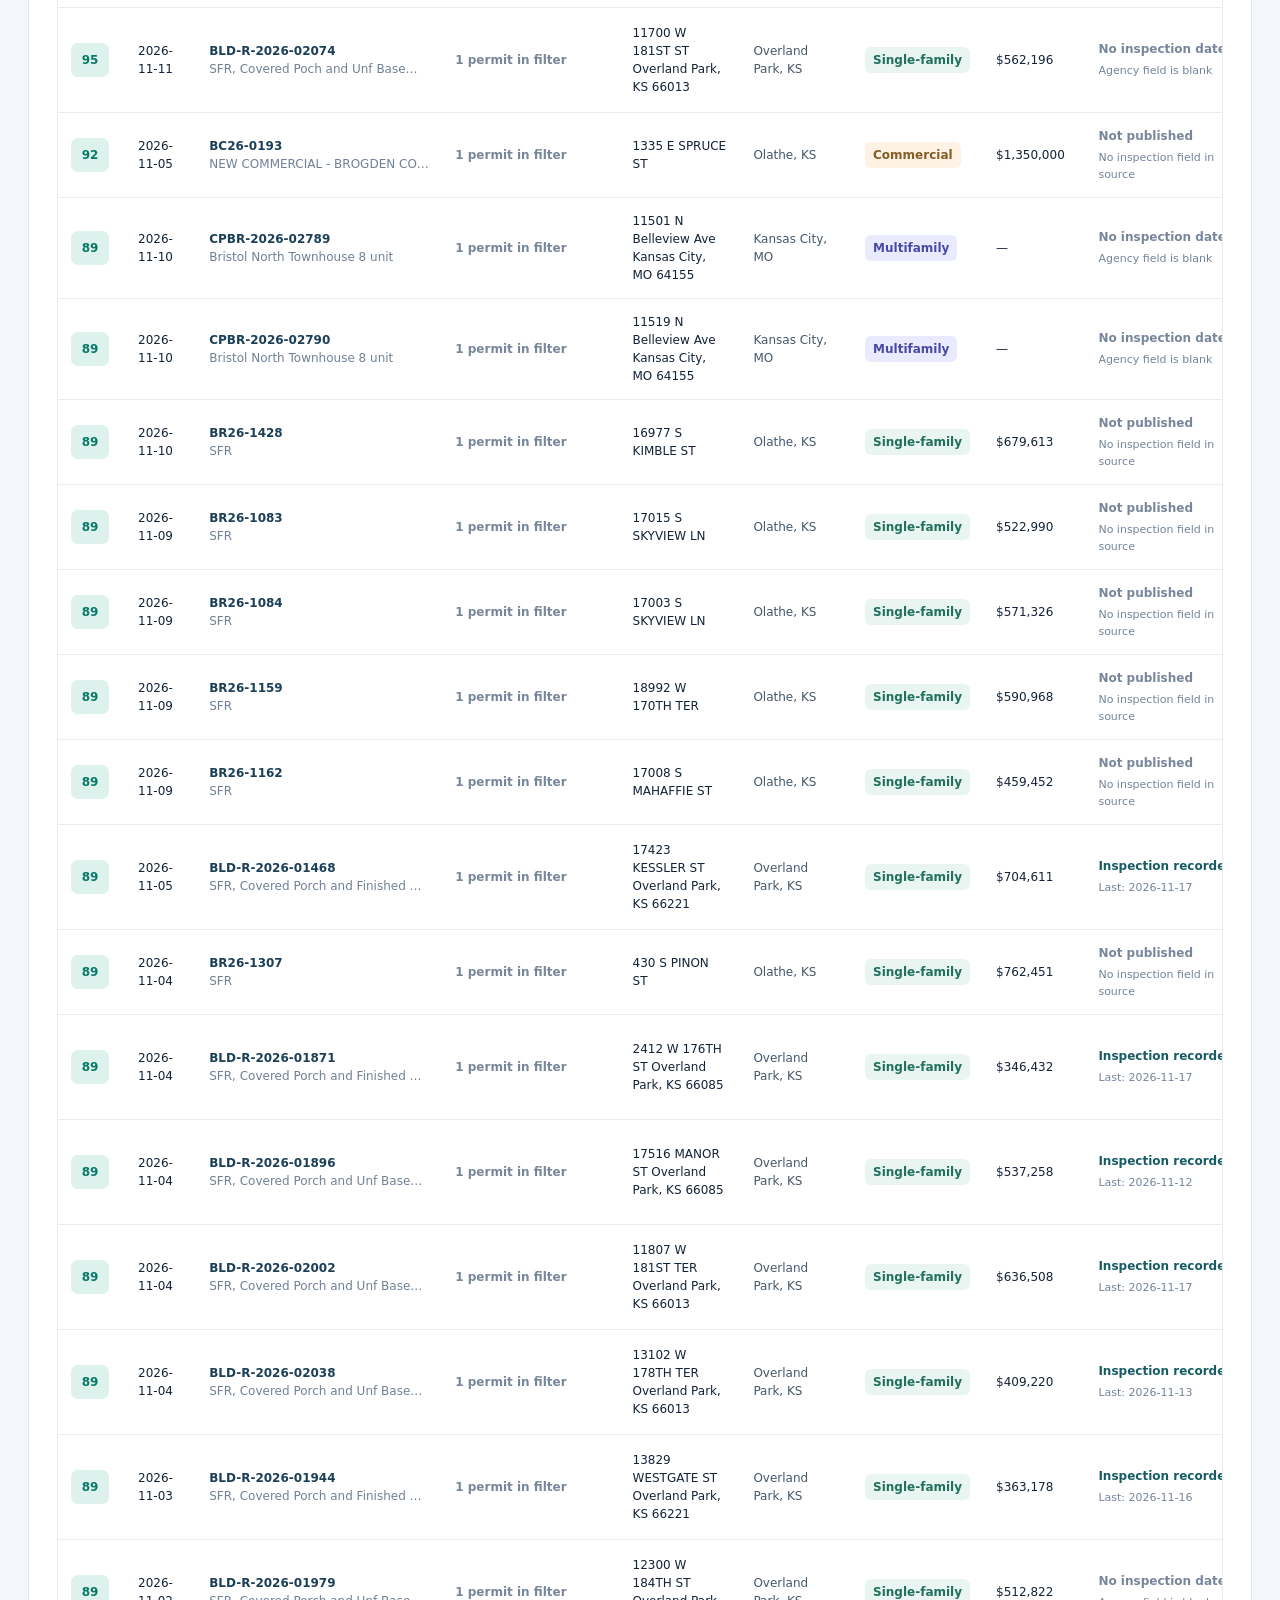
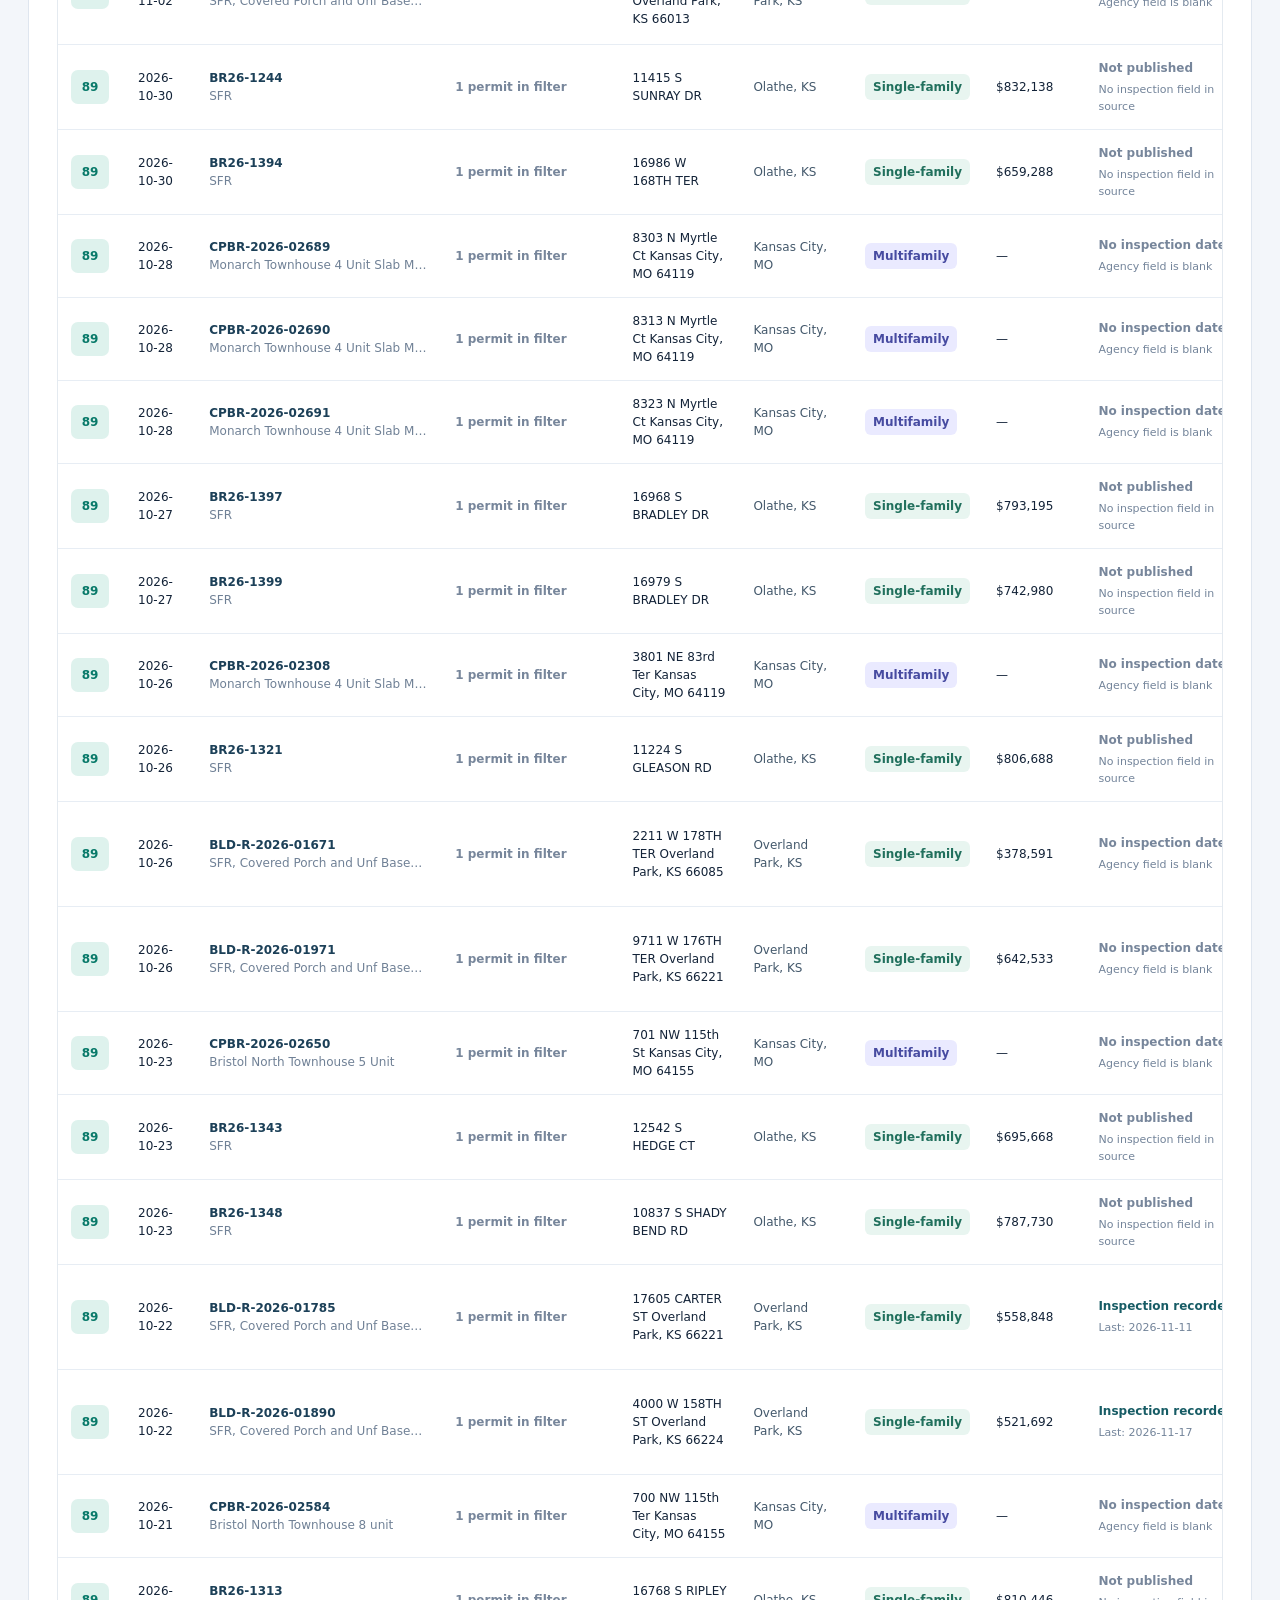
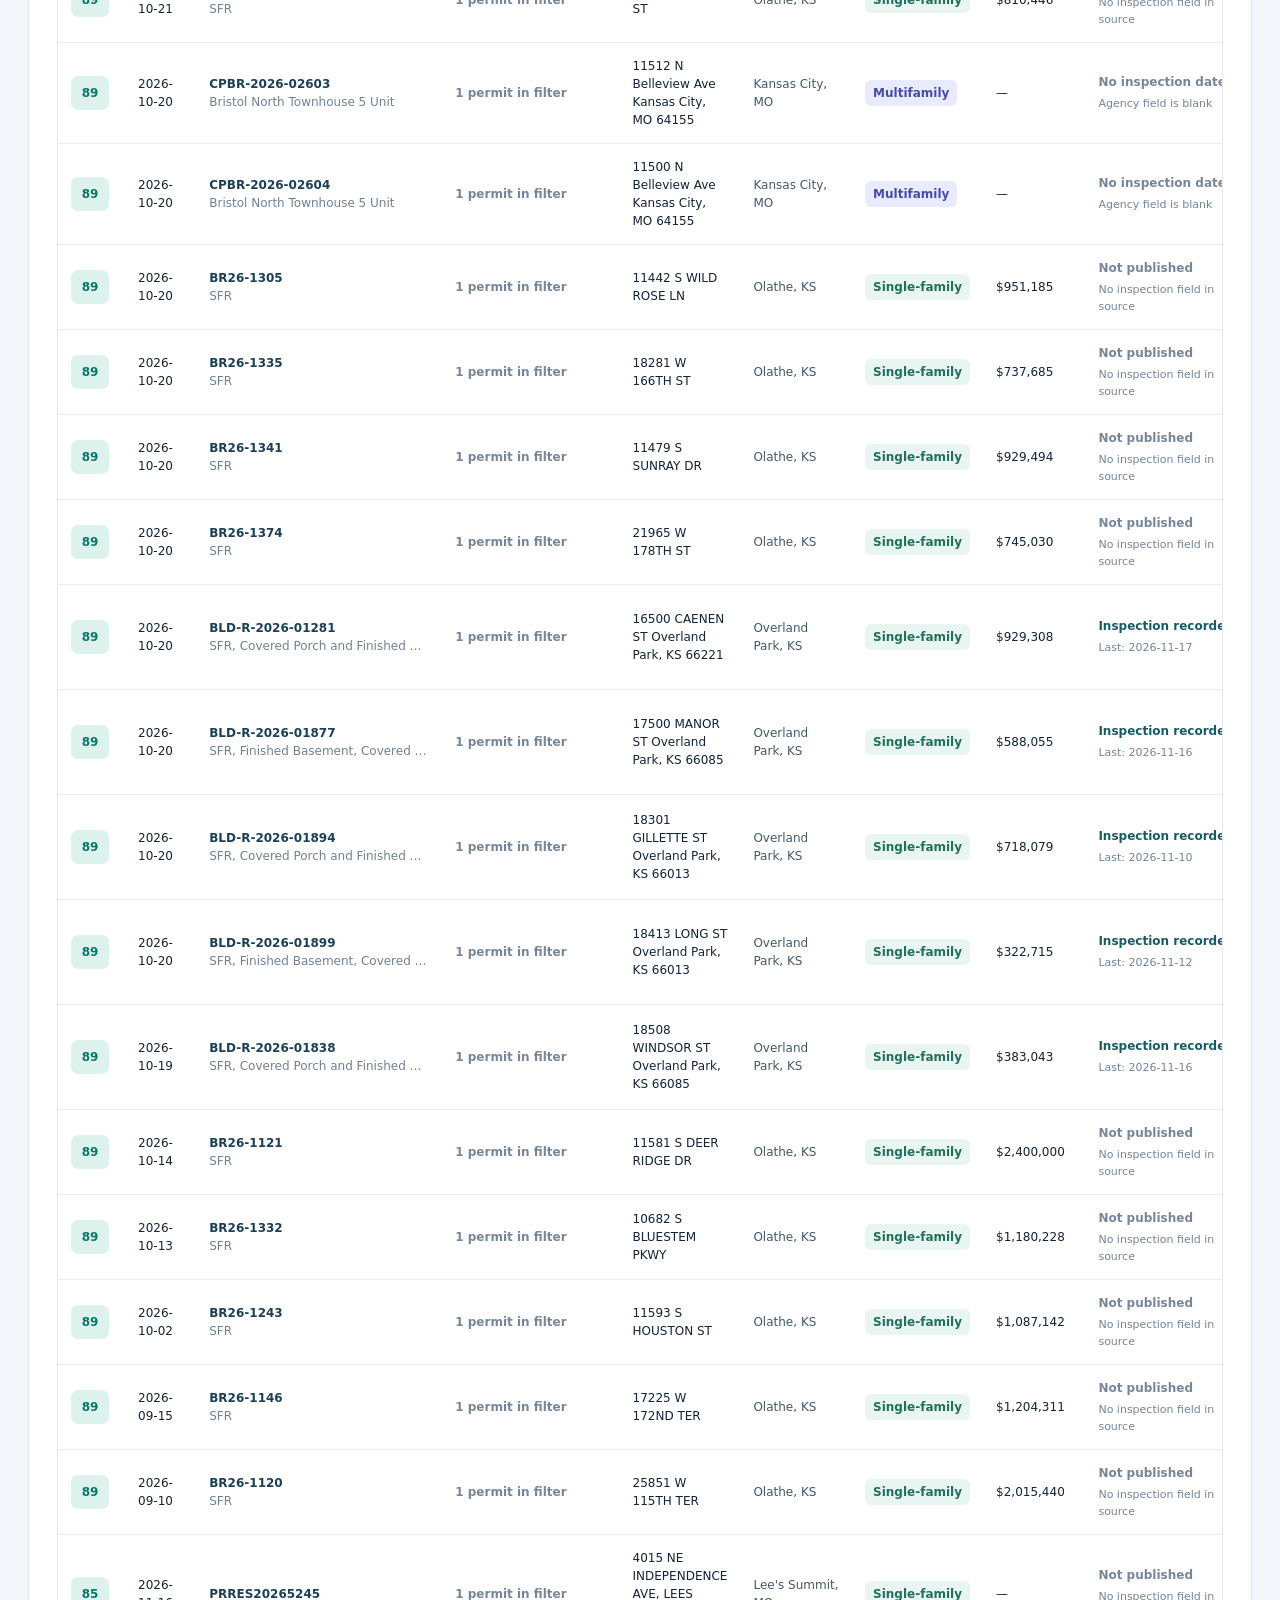
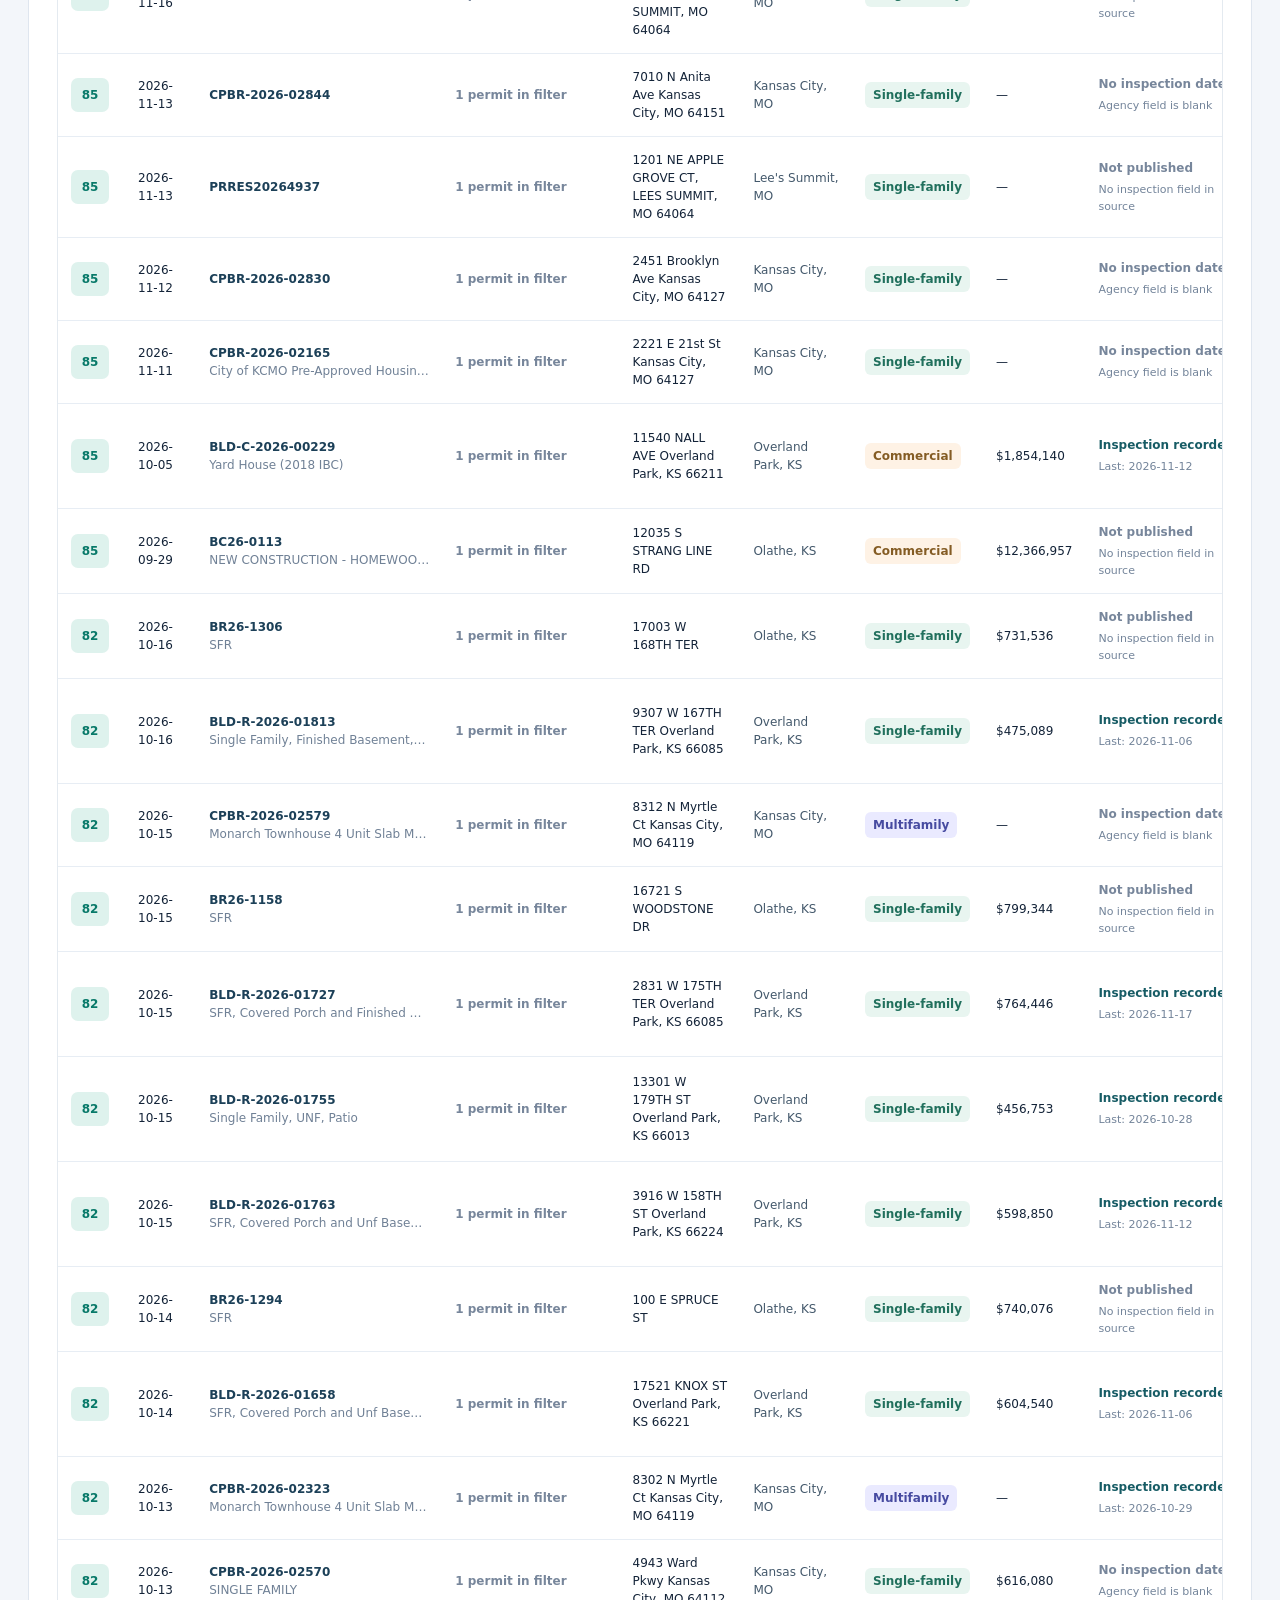
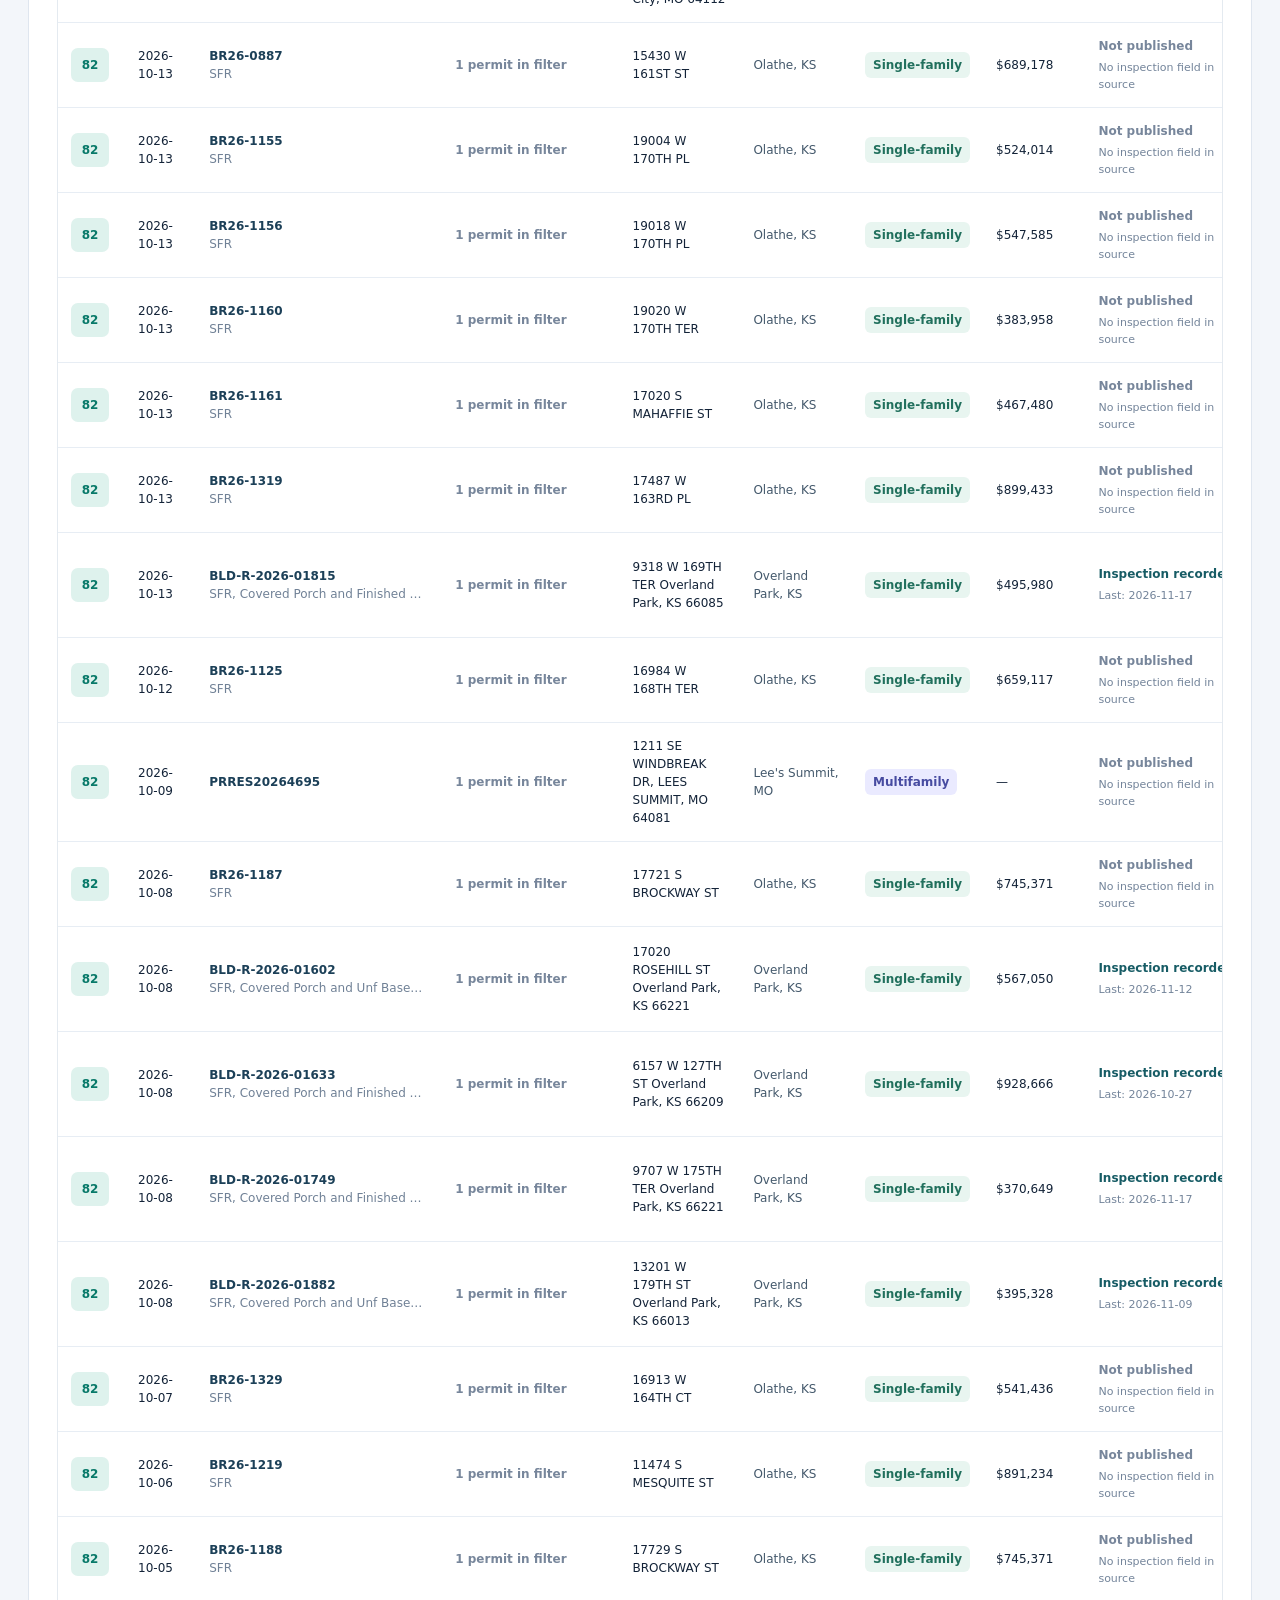
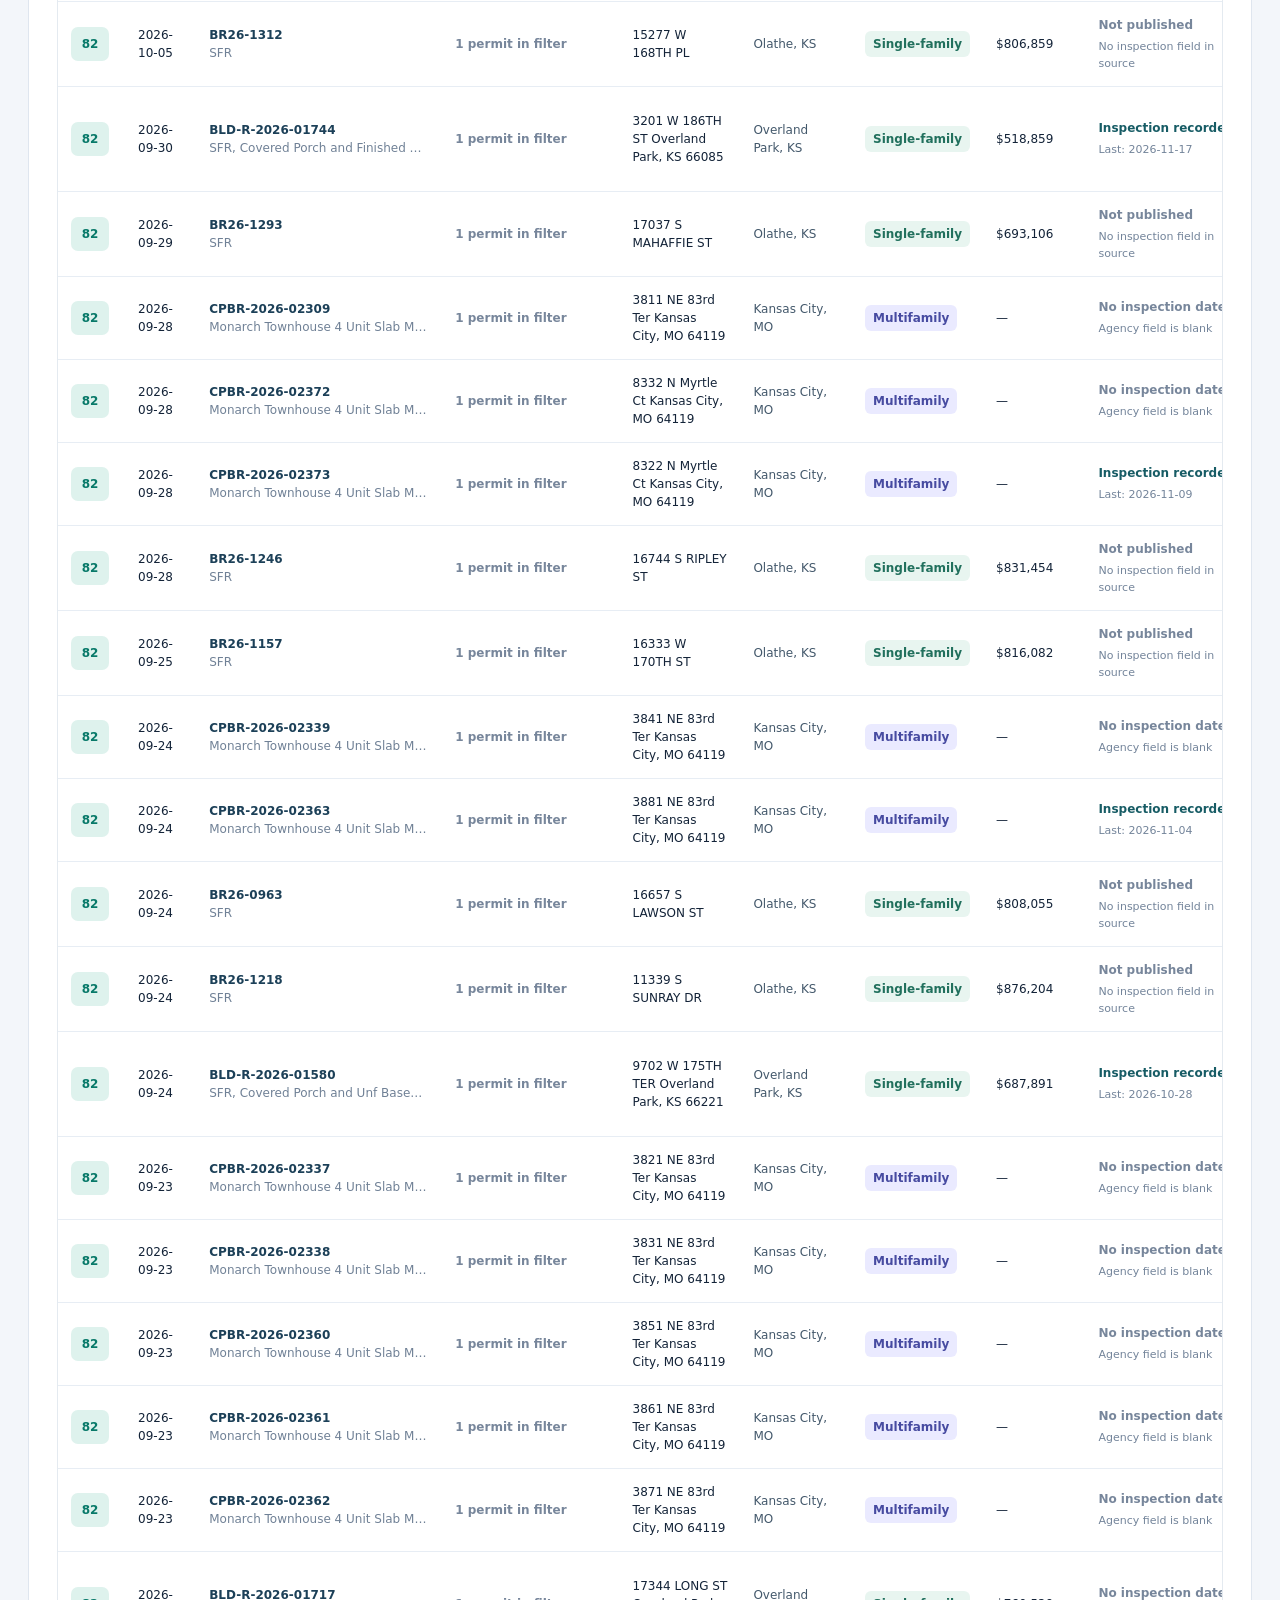
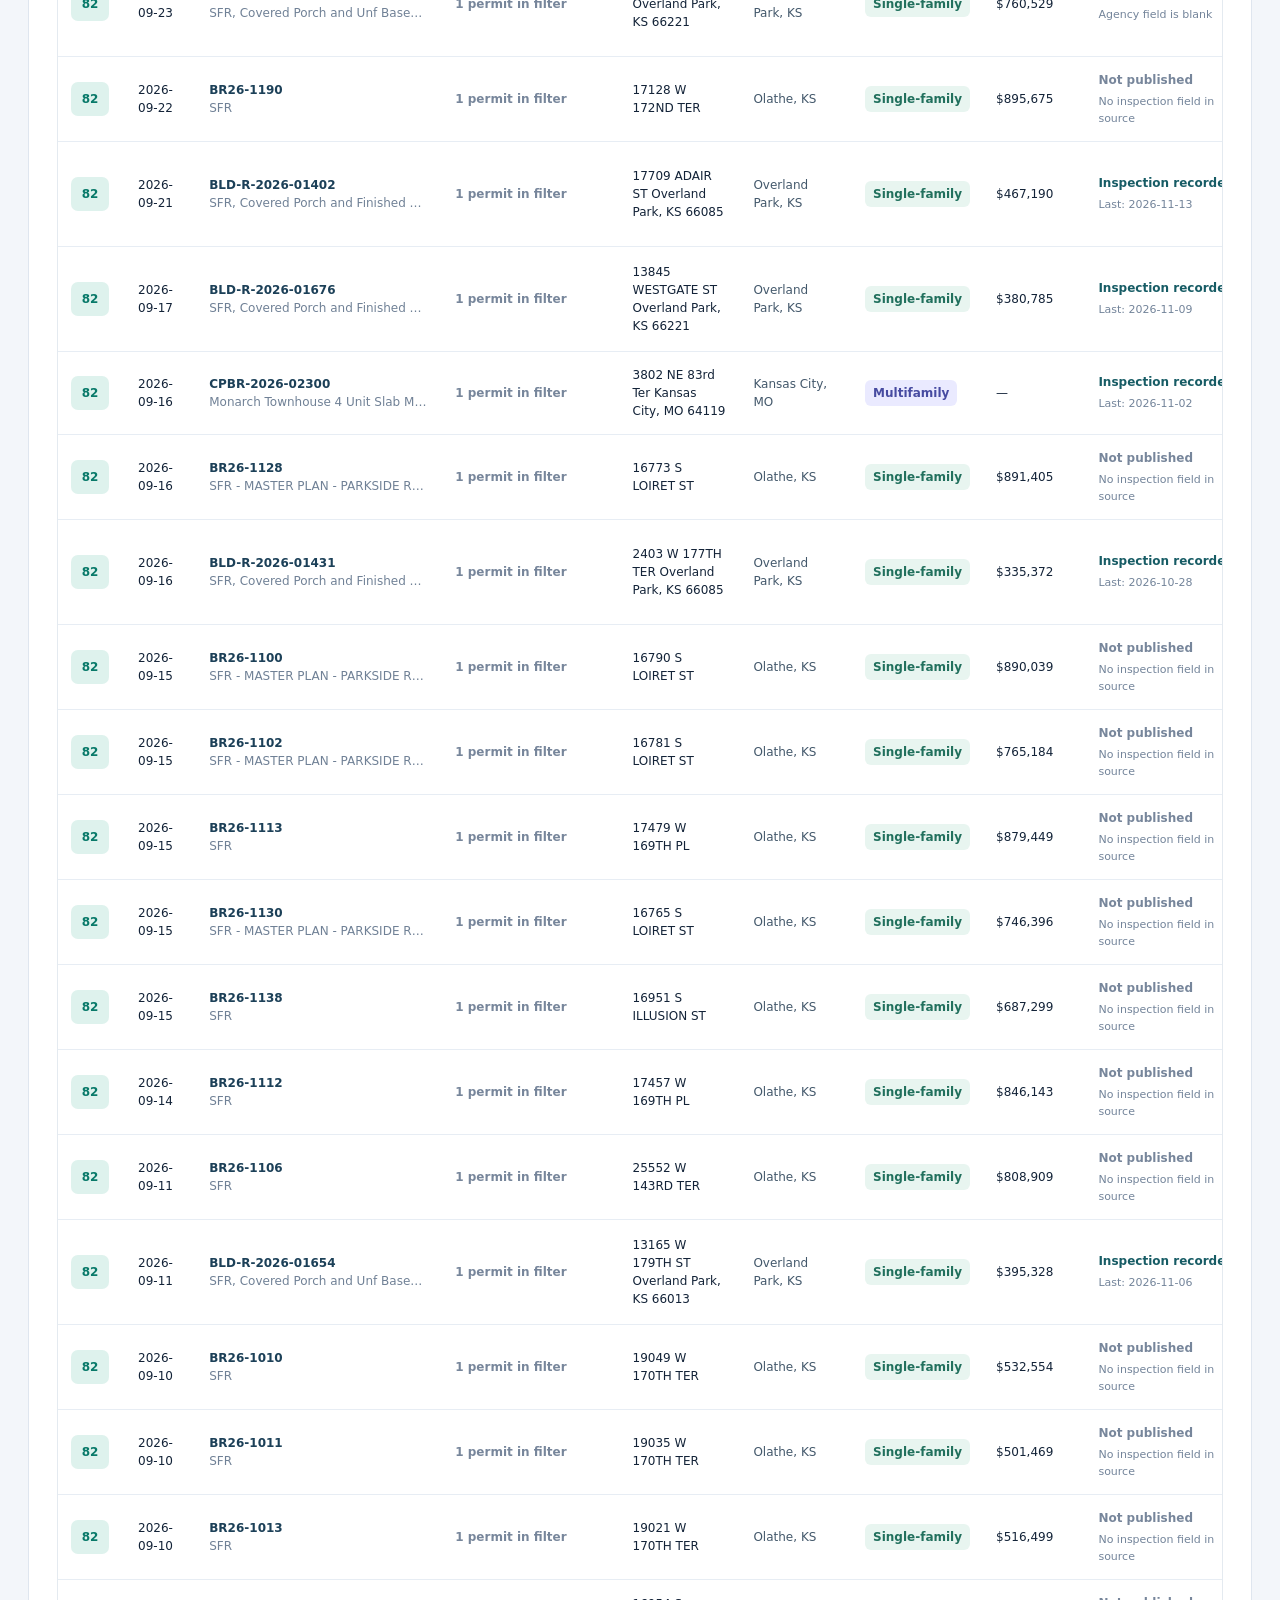
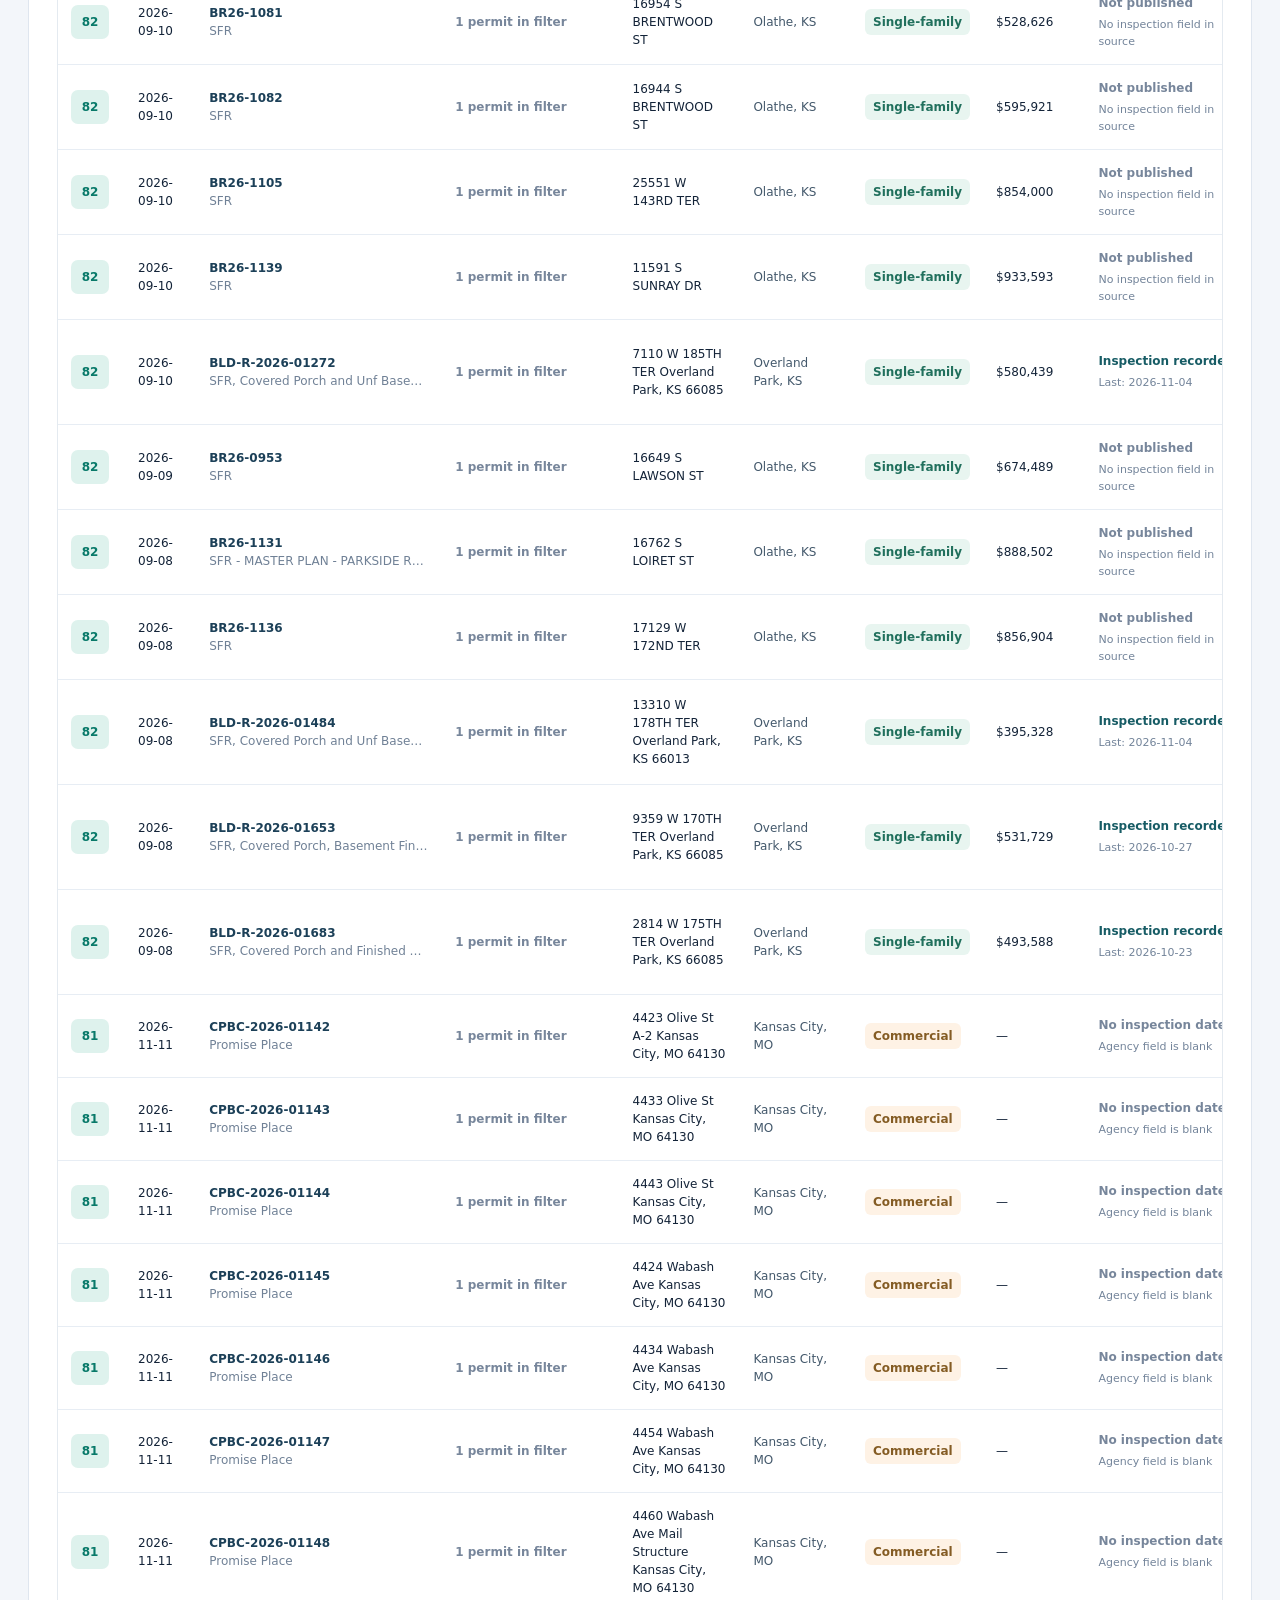
==== commit 88db5148: "Add site-vs-permit sales views and verified Kansas City metro source backlog" ====
--- a/docs/index.html
+++ b/docs/index.html
@@ -33,7 +33,8 @@
     </section>
 
     <section class="metrics" aria-label="Snapshot overview">
-      <div class="metric"><span>Leads in selected window</span><strong id="metric-total">—</strong><small id="metric-total-sub">Awaiting refresh</small></div>
+      <div class="metric"><span>Permit records in filter</span><strong id="metric-total">—</strong><small id="metric-total-sub">Awaiting refresh</small></div>
+      <div class="metric"><span>Distinct site addresses</span><strong id="metric-sites">—</strong><small>Same-address groups; not confirmed projects</small></div>
       <div class="metric"><span>Single-family builds</span><strong id="metric-homes">—</strong><small>New-home opportunities</small></div>
       <div class="metric"><span>Multifamily projects</span><strong id="metric-multis">—</strong><small>Attached / apartment permits</small></div>
       <div class="metric"><span>High-priority leads</span><strong id="metric-priority">—</strong><small>Opportunity score 75+</small></div>
@@ -47,6 +48,7 @@
       </div>
       <div class="filterbar">
         <label class="search-field">Search <input type="search" id="search" placeholder="Address, permit number, project, city…" autocomplete="off"></label>
+        <label>Results view <select id="viewmode"><option value="site" selected>Site opportunities</option><option value="permit">Individual permits</option></select></label>
         <label>State <select id="state"><option value="">Both states</option><option value="MO">Missouri</option><option value="KS">Kansas</option></select></label>
         <label>City <select id="city"><option value="">All cities</option></select></label>
         <label>Type <select id="category"><option value="">All building types</option><option>Single-family</option><option>Multifamily</option><option>Commercial</option><option>Addition</option><option>Remodel</option><option>Other</option></select></label>
@@ -58,12 +60,22 @@
       </div>
       <div class="resultbar"><span id="resultcount">Waiting for an official data snapshot.</span><span>Construction starts are unverified; follow-up timing is based on days since permit issuance.</span></div>
       <div class="tablewrap">
-        <table><thead><tr><th>Score</th><th>Issued</th><th>Permit / project</th><th>Site address</th><th>Jurisdiction</th><th>Building type</th><th>Valuation</th><th>Official activity</th><th>Other dates</th><th>Sales follow-up</th><th>Permit record / search</th><th>Raw source row</th></tr></thead><tbody id="leadrows"><tr><td colspan="12" class="empty">No live snapshot published yet. The first verified ingestion run will populate this view.</td></tr></tbody></table>
+        <table><thead><tr><th>Score</th><th>Issued</th><th>Permit / project</th><th>Other permits at site</th><th>Site address</th><th>Jurisdiction</th><th>Building type</th><th>Valuation</th><th>Official activity</th><th>Other dates</th><th>Sales follow-up</th><th>Permit record / search</th><th>Raw source row</th></tr></thead><tbody id="leadrows"><tr><td colspan="13" class="empty">No live snapshot published yet. The first verified ingestion run will populate this view.</td></tr></tbody></table>
       </div>
       <div class="tablefoot"><span id="row-limit"></span><span>Issue and inspection dates come from official records. Follow-up recommendations are not construction stages.</span></div>
+      <div class="timeline-legend"><strong>Site grouping:</strong> Records are grouped only when their issuing city and normalized street address match. This is a sales convenience, not proof they belong to one construction project, builder, or customer. Site view shows the highest-scored matching permit, with other numbers expandable. The counts apply to your current filters; exports reflect the selected view.</div>
       <div class="timeline-legend"><strong>How timing works:</strong> "Inspection recorded" means the city published a last-inspection date; it does not prove construction started, reached a specific phase, or remains active. "No inspection date" means the field exists but is blank. "Not published" means this data feed has no inspection date field. Dates shown under "Other dates" are agency-reported application and expiration dates, never estimated starts.</div>
     </section>
 
+    <section class="panel secondary" id="about-timing">
+      <div class="panelhead"><div><div class="section-kicker">HOW TO READ CONSTRUCTION TIMING</div><h2>Verified records, not projected starts</h2>
+      <p>Three different kinds of timing information are kept separate to help salespeople prioritize responsibly.</p></div></div>
+      <div class="coverage-grid">
+        <article class="coverage-card"><strong>Official permit dates</strong><p>Issued, applied, inspected, and expiration dates appear only where municipal source fields supply them.</p></article>
+        <article class="coverage-card"><strong>Inspection evidence</strong><p>A last-inspection date means an inspection record exists. It does not confirm site progress, the work phase, or whether the project is still active.</p></article>
+        <article class="coverage-card"><strong>Suggested sales timing</strong><p>Contact windows are based solely on days since issuance. They are not predicted groundbreakings, construction schedules or completion dates.</p></article>
+      </div>
+    </section>
     <section class="panel secondary" id="coverage">
       <div class="panelhead"><div><div class="section-kicker">SOURCE REGISTRY</div><h2>Jurisdiction coverage</h2><p>Official agency links, live-feed readiness, and additional public portals planned for integration.</p></div></div>
       <div id="coverage-grid" class="coverage-grid"></div>
--- a/docs/styles.css
+++ b/docs/styles.css
@@ -15,3 +15,14 @@
 table{min-width:1450px}
 @media(max-width:1100px){.metrics{grid-template-columns:repeat(3,1fr)}.filterbar{grid-template-columns:repeat(3,minmax(0,1fr))}.search-field{grid-column:span 3}}
 @media(max-width:720px){.metrics{grid-template-columns:repeat(2,1fr)}.filterbar{grid-template-columns:repeat(2,minmax(0,1fr))}.search-field{grid-column:span 2}}
+
+/* Site-level grouping: no claims of verified project identity */
+.metrics{grid-template-columns:repeat(6,1fr)}
+.sitecount{font-weight:800;color:#087979;white-space:nowrap}
+.sitecaption{color:#708398;font-size:11px;margin-top:3px;display:block}
+.sitedetails{margin-top:5px;max-width:260px;color:#596b7e;font-size:11px}
+.sitedetails>summary{cursor:pointer;color:#086e75;font-weight:700}
+.sitedetails ul{margin:5px 0 0;padding-left:18px;max-height:160px;overflow-y:auto}
+.sitedetails li{margin:2px 0}
+@media(max-width:1100px){.metrics{grid-template-columns:repeat(3,1fr)}}
+@media(max-width:720px){.metrics{grid-template-columns:repeat(2,1fr)}}
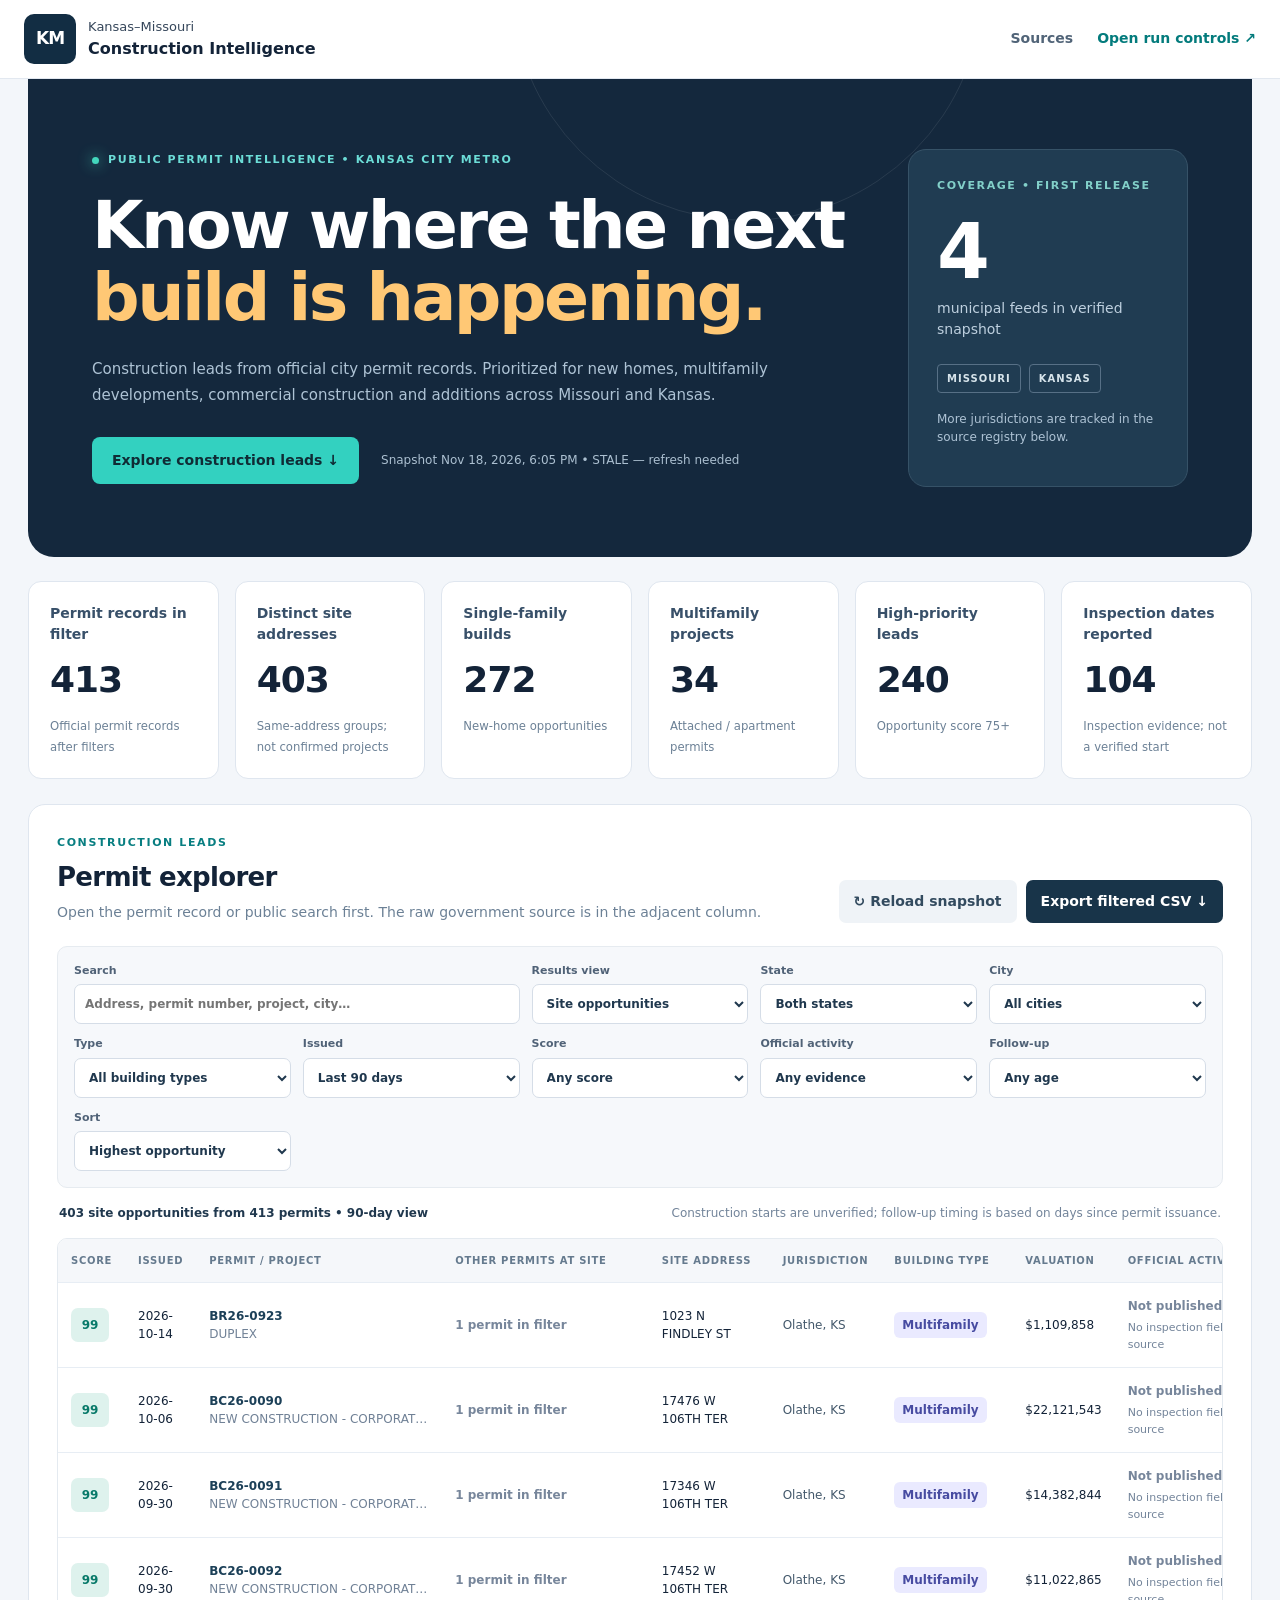
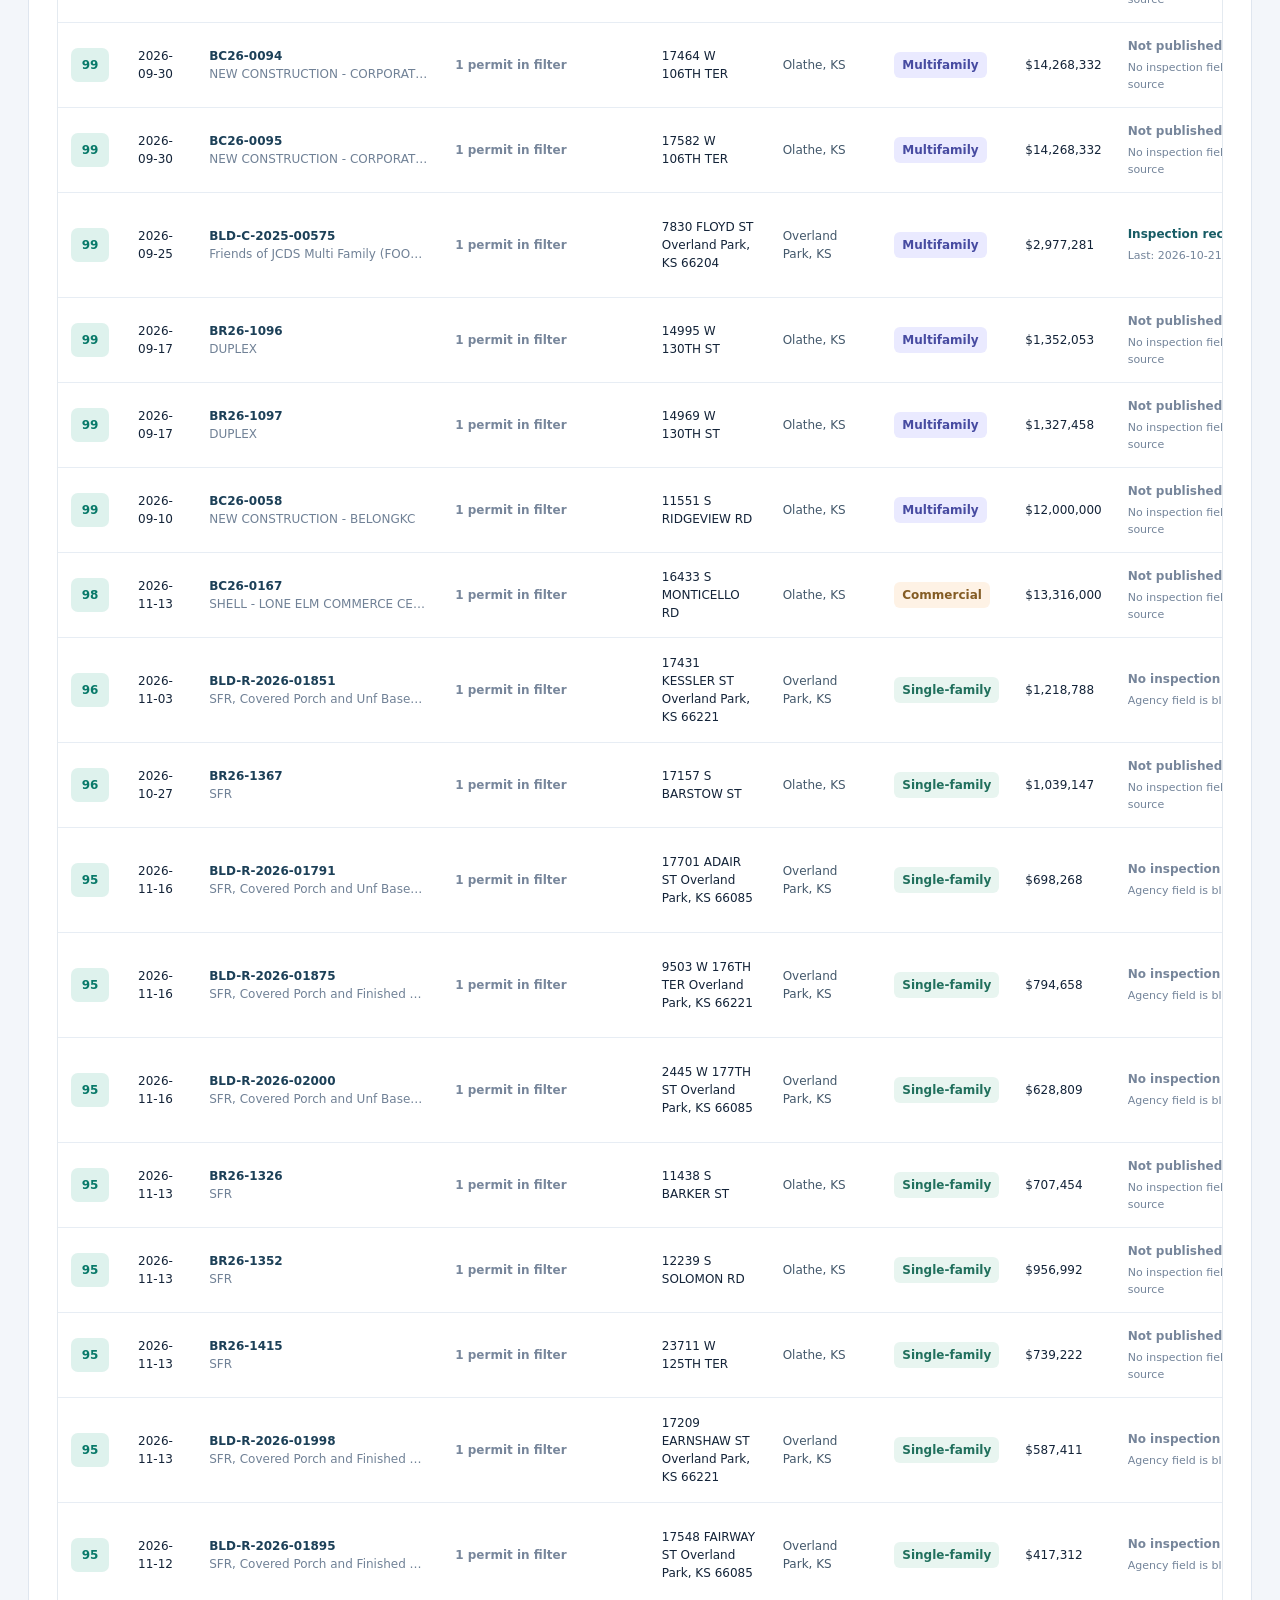
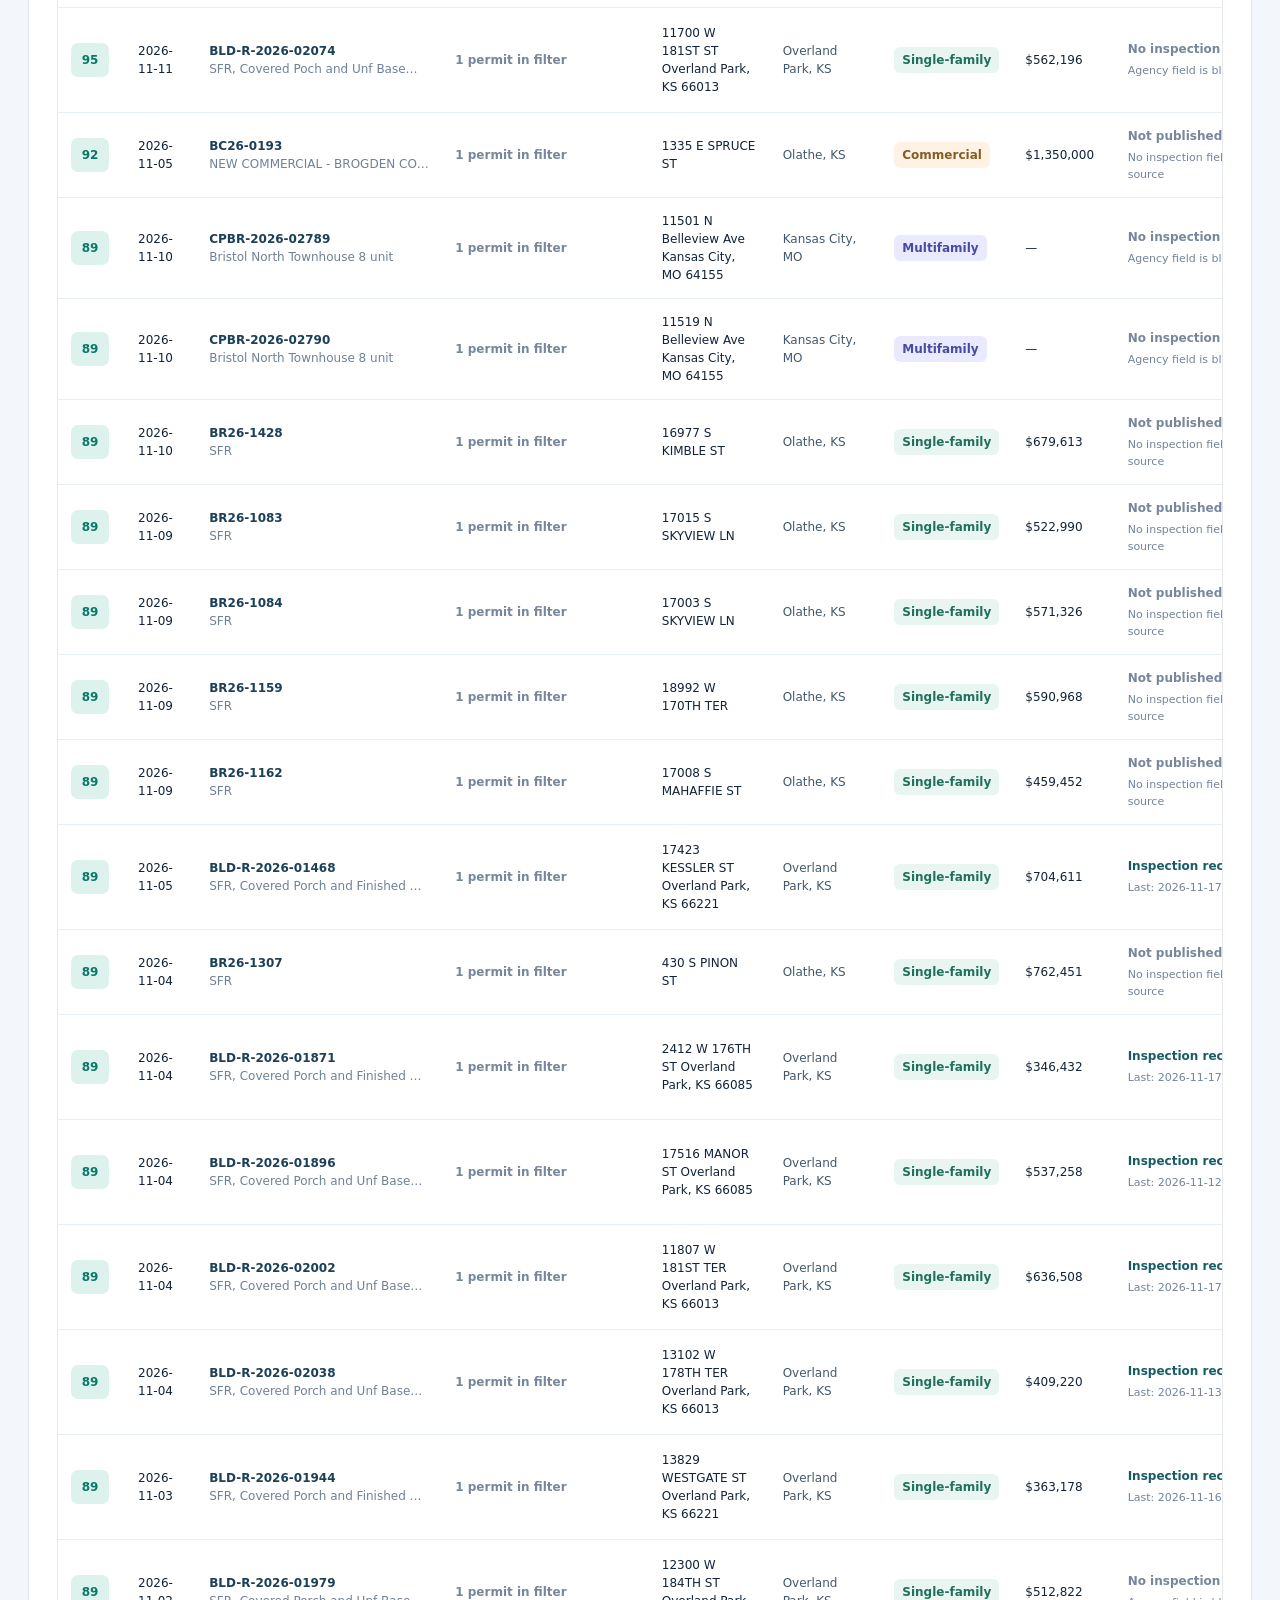
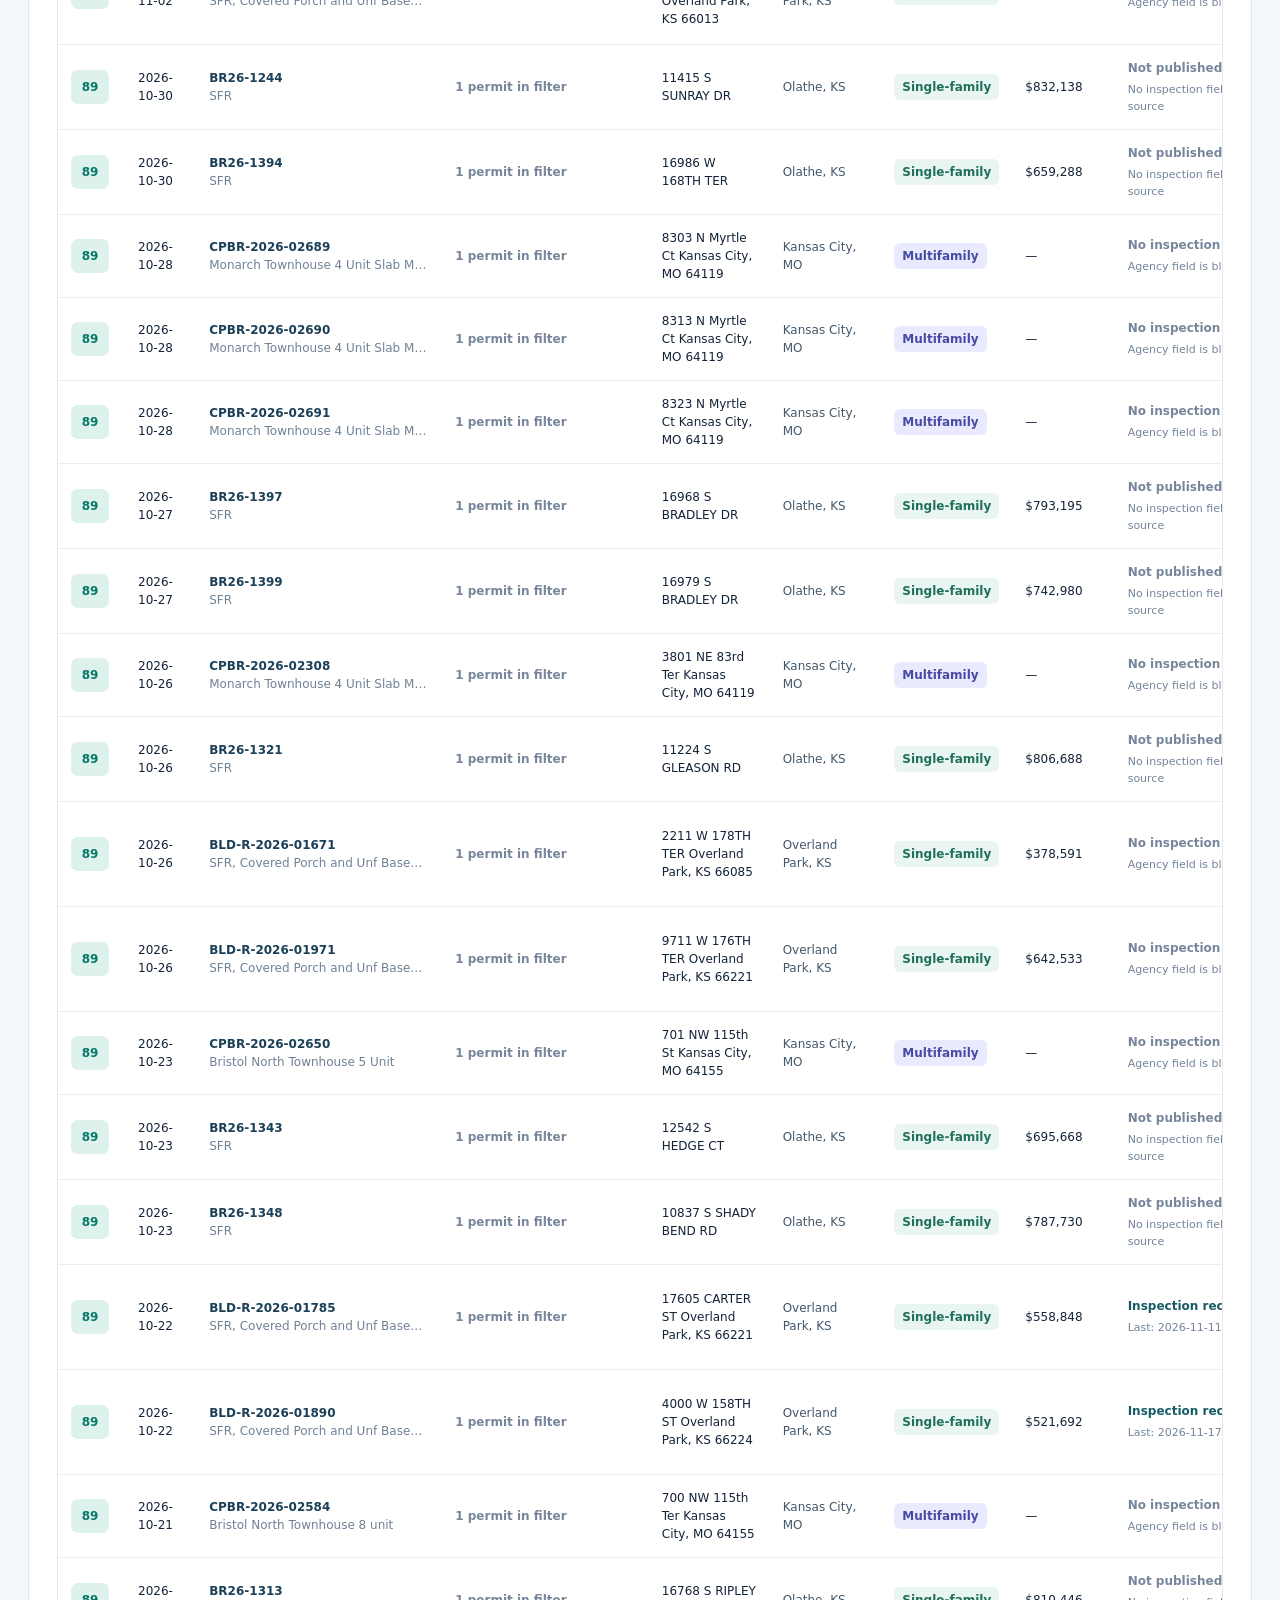
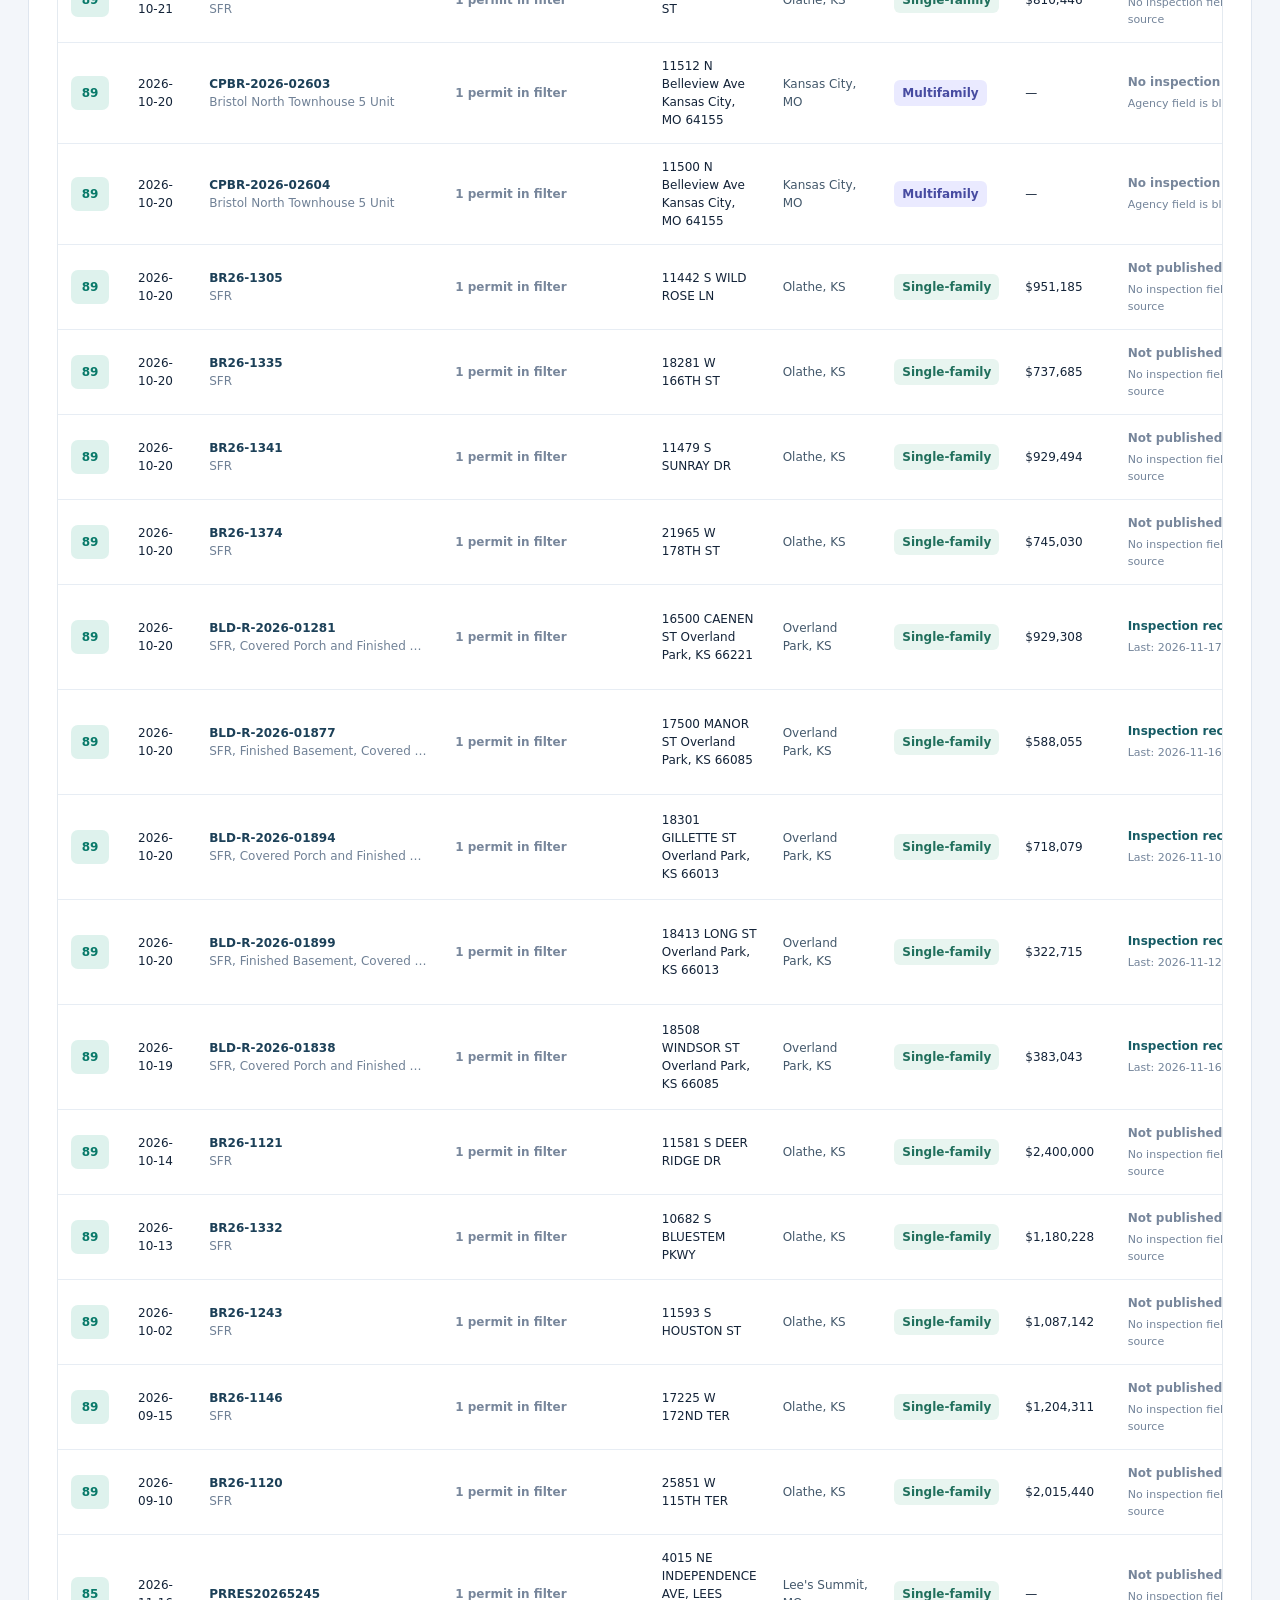
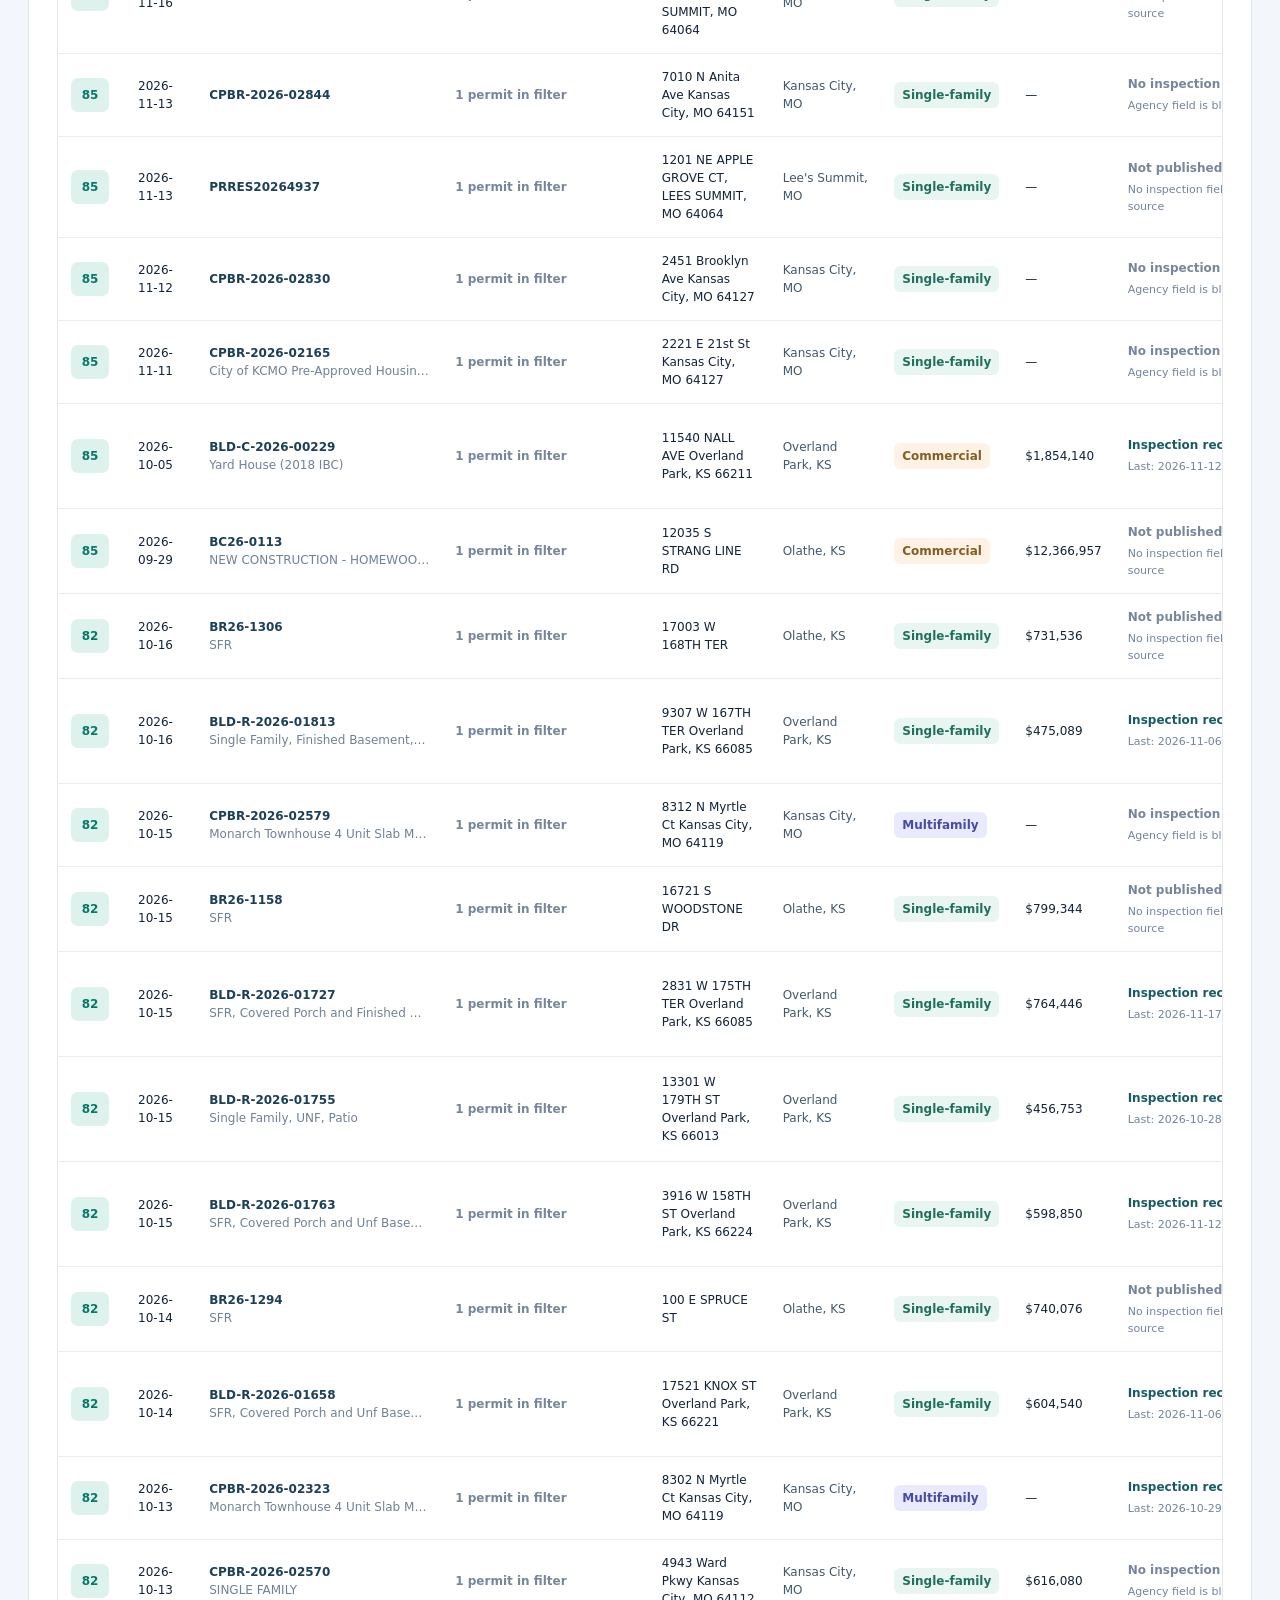
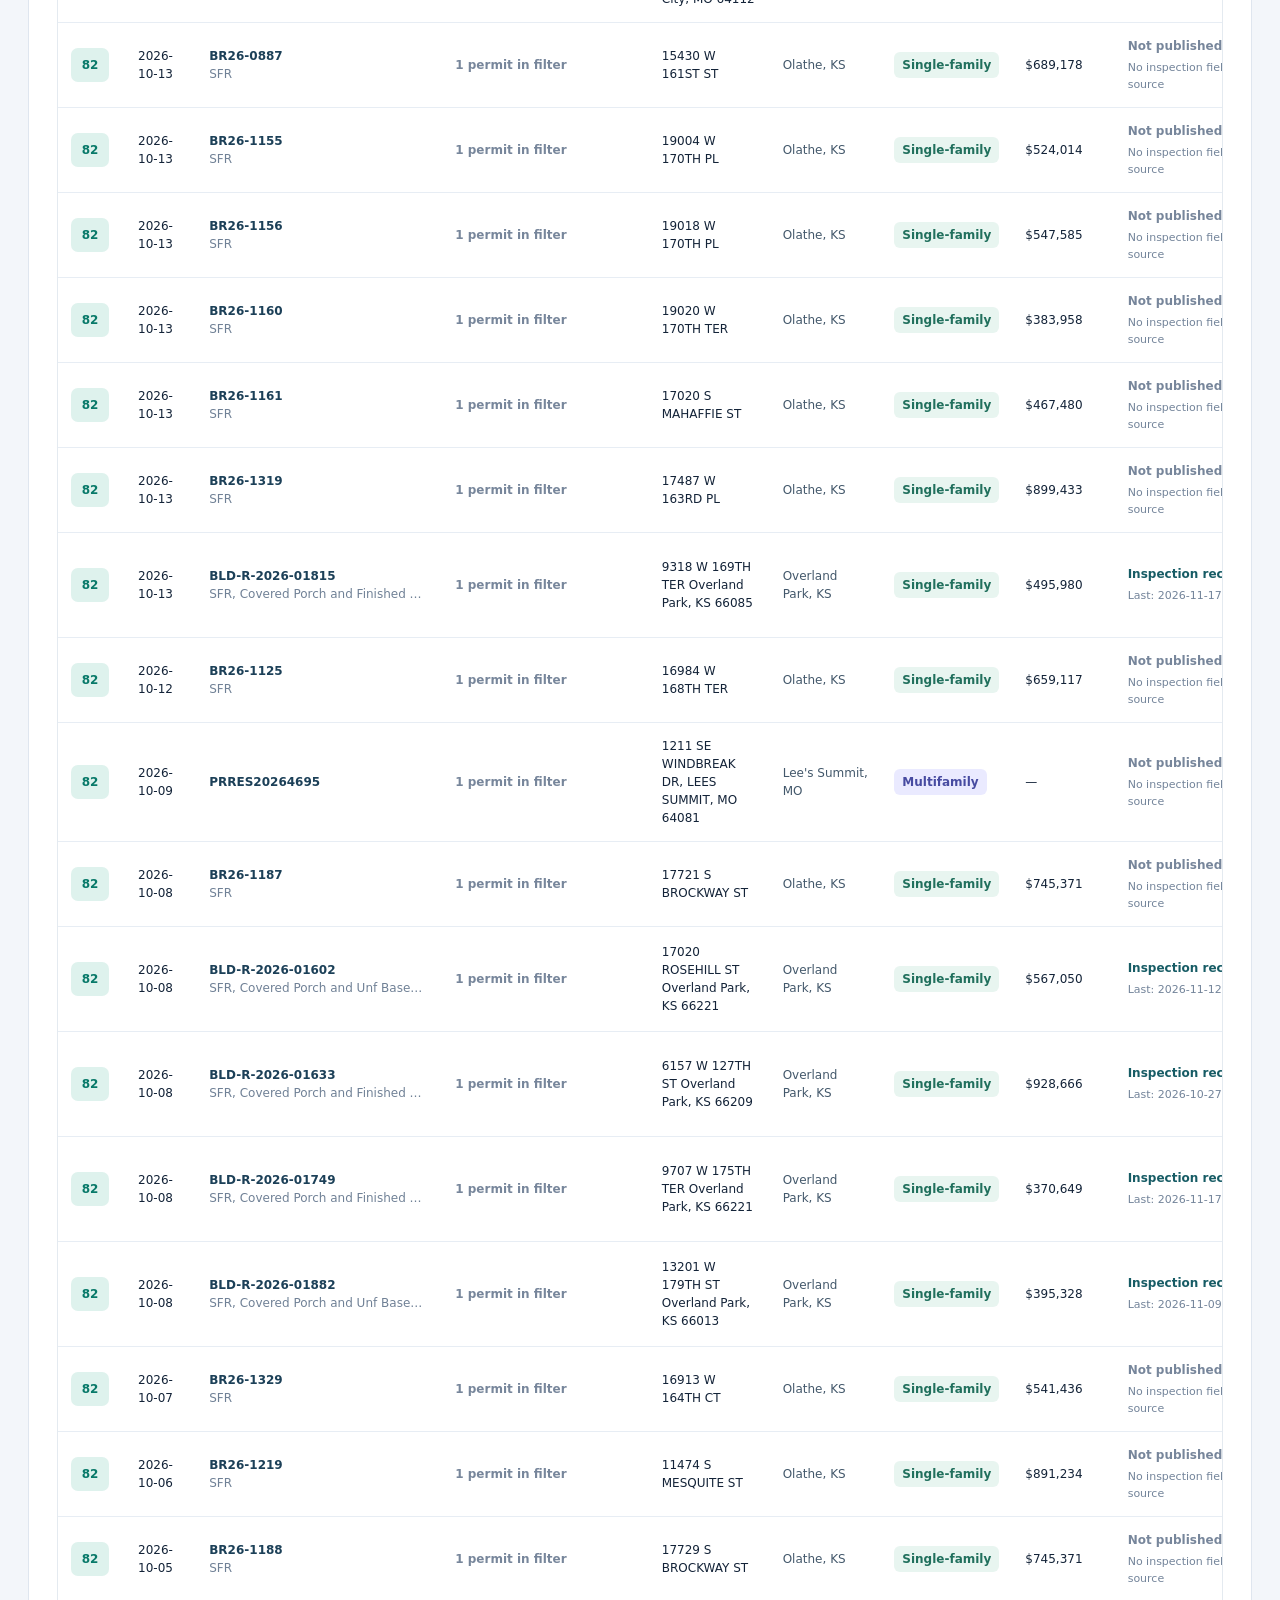
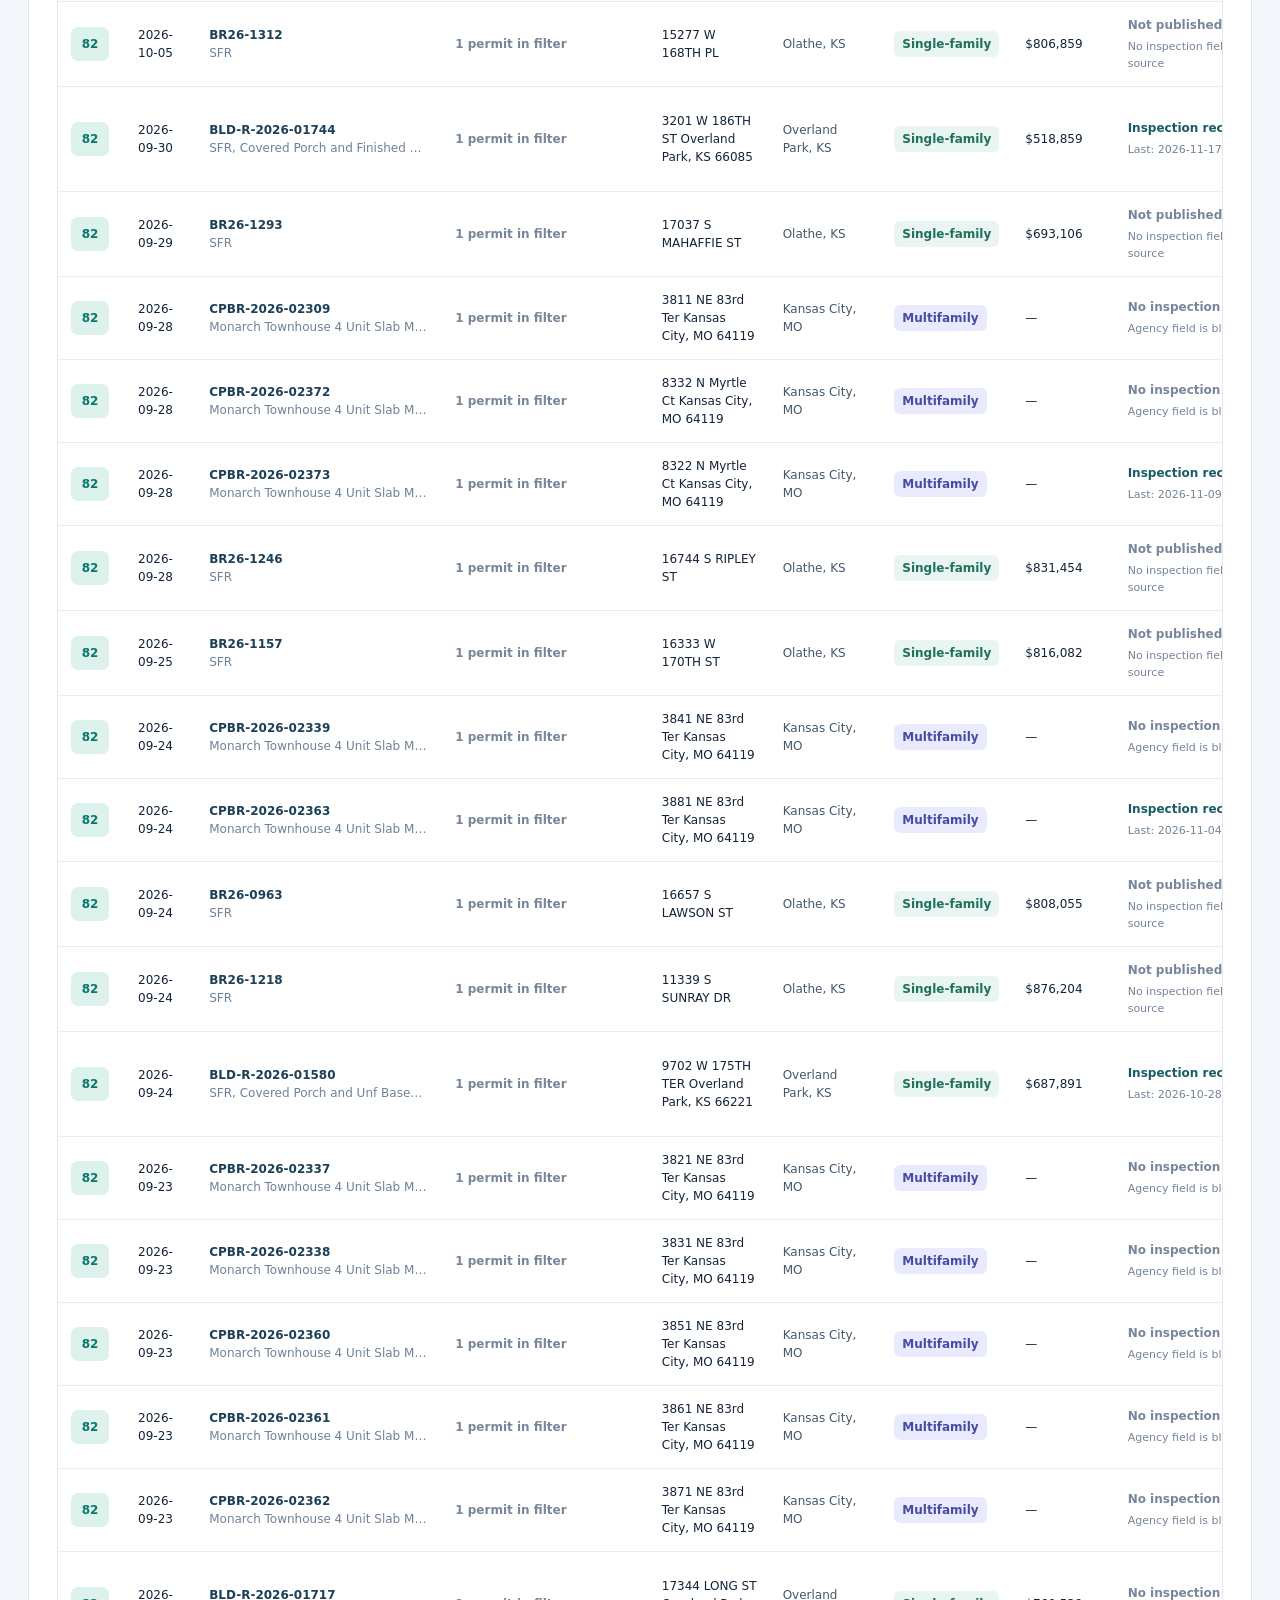
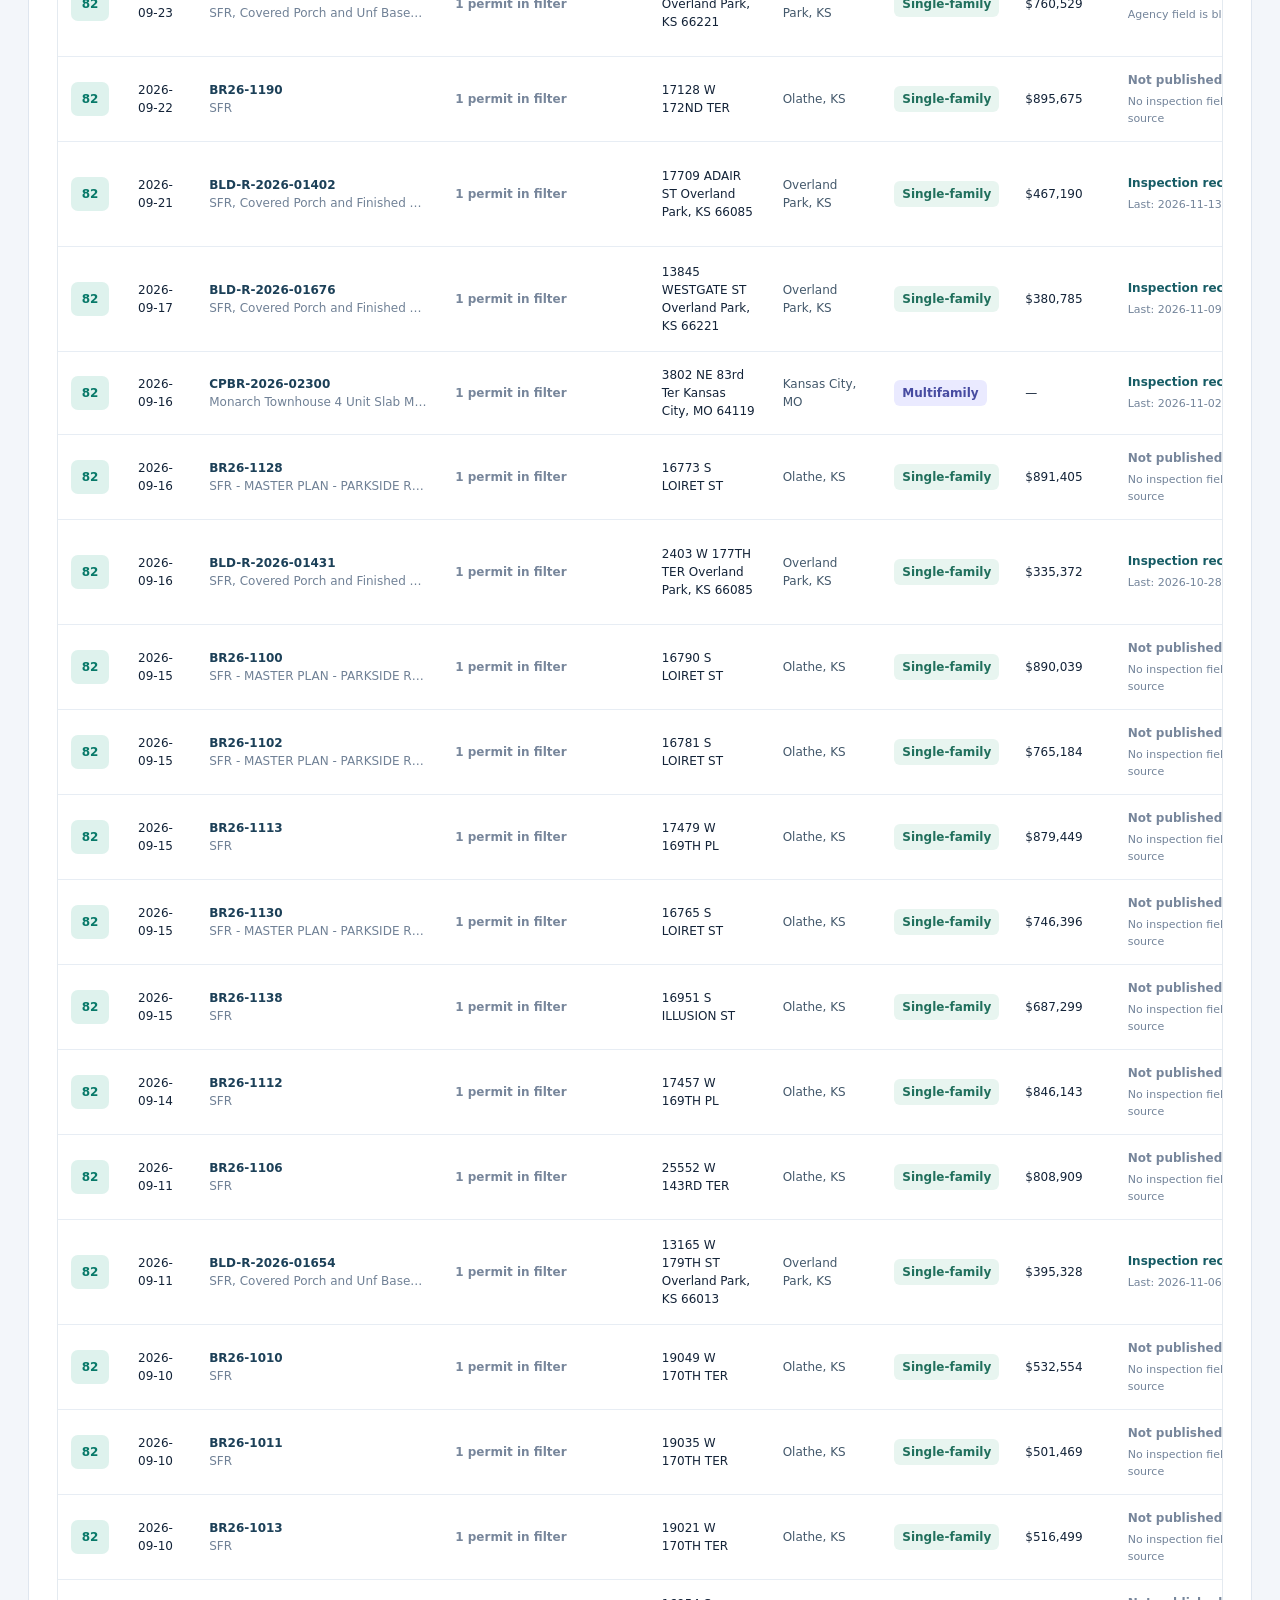
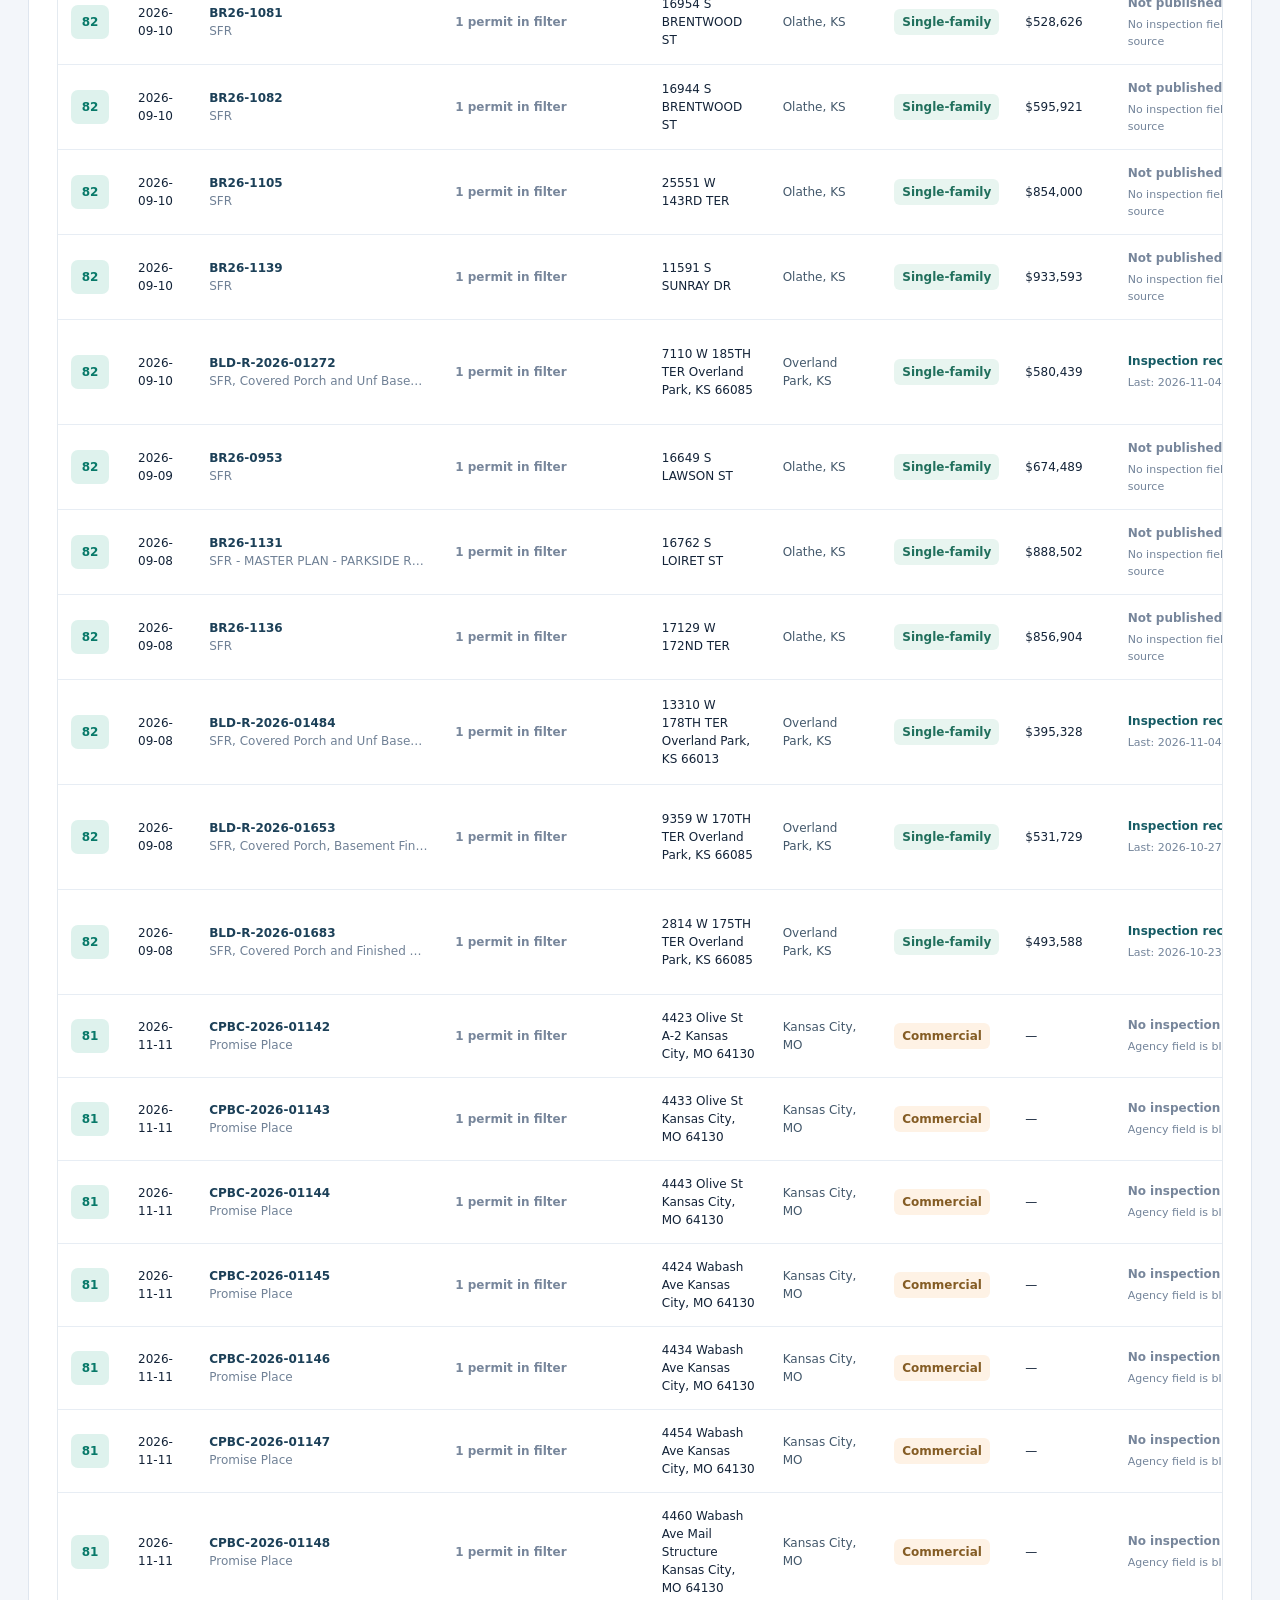
==== commit a2cd8d31: "Show verified Independence as fifth source with full-dataset link labels" ====
--- a/docs/index.html
+++ b/docs/index.html
@@ -26,7 +26,7 @@
       </div>
       <div class="hero-card" aria-label="Service coverage">
         <div class="section-kicker">COVERAGE • FIRST RELEASE</div>
-        <strong>4</strong><span>automated city feeds configured</span>
+        <strong id="source-feed-count">—</strong><span>municipal feeds in verified snapshot</span>
         <div class="state-badges"><span>MISSOURI</span><span>KANSAS</span></div>
         <p>More jurisdictions are tracked in the source registry below.</p>
       </div>
@@ -60,7 +60,7 @@
       </div>
       <div class="resultbar"><span id="resultcount">Waiting for an official data snapshot.</span><span>Construction starts are unverified; follow-up timing is based on days since permit issuance.</span></div>
       <div class="tablewrap">
-        <table><thead><tr><th>Score</th><th>Issued</th><th>Permit / project</th><th>Other permits at site</th><th>Site address</th><th>Jurisdiction</th><th>Building type</th><th>Valuation</th><th>Official activity</th><th>Other dates</th><th>Sales follow-up</th><th>Permit record / search</th><th>Raw source row</th></tr></thead><tbody id="leadrows"><tr><td colspan="13" class="empty">No live snapshot published yet. The first verified ingestion run will populate this view.</td></tr></tbody></table>
+        <table><thead><tr><th>Score</th><th>Issued</th><th>Permit / project</th><th>Other permits at site</th><th>Site address</th><th>Jurisdiction</th><th>Building type</th><th>Valuation</th><th>Official activity</th><th>Other dates</th><th>Sales follow-up</th><th>Permit record / search</th><th>Raw source data</th></tr></thead><tbody id="leadrows"><tr><td colspan="13" class="empty">No live snapshot published yet. The first verified ingestion run will populate this view.</td></tr></tbody></table>
       </div>
       <div class="tablefoot"><span id="row-limit"></span><span>Issue and inspection dates come from official records. Follow-up recommendations are not construction stages.</span></div>
       <div class="timeline-legend"><strong>Site grouping:</strong> Records are grouped only when their issuing city and normalized street address match. This is a sales convenience, not proof they belong to one construction project, builder, or customer. Site view shows the highest-scored matching permit, with other numbers expandable. The counts apply to your current filters; exports reflect the selected view.</div>
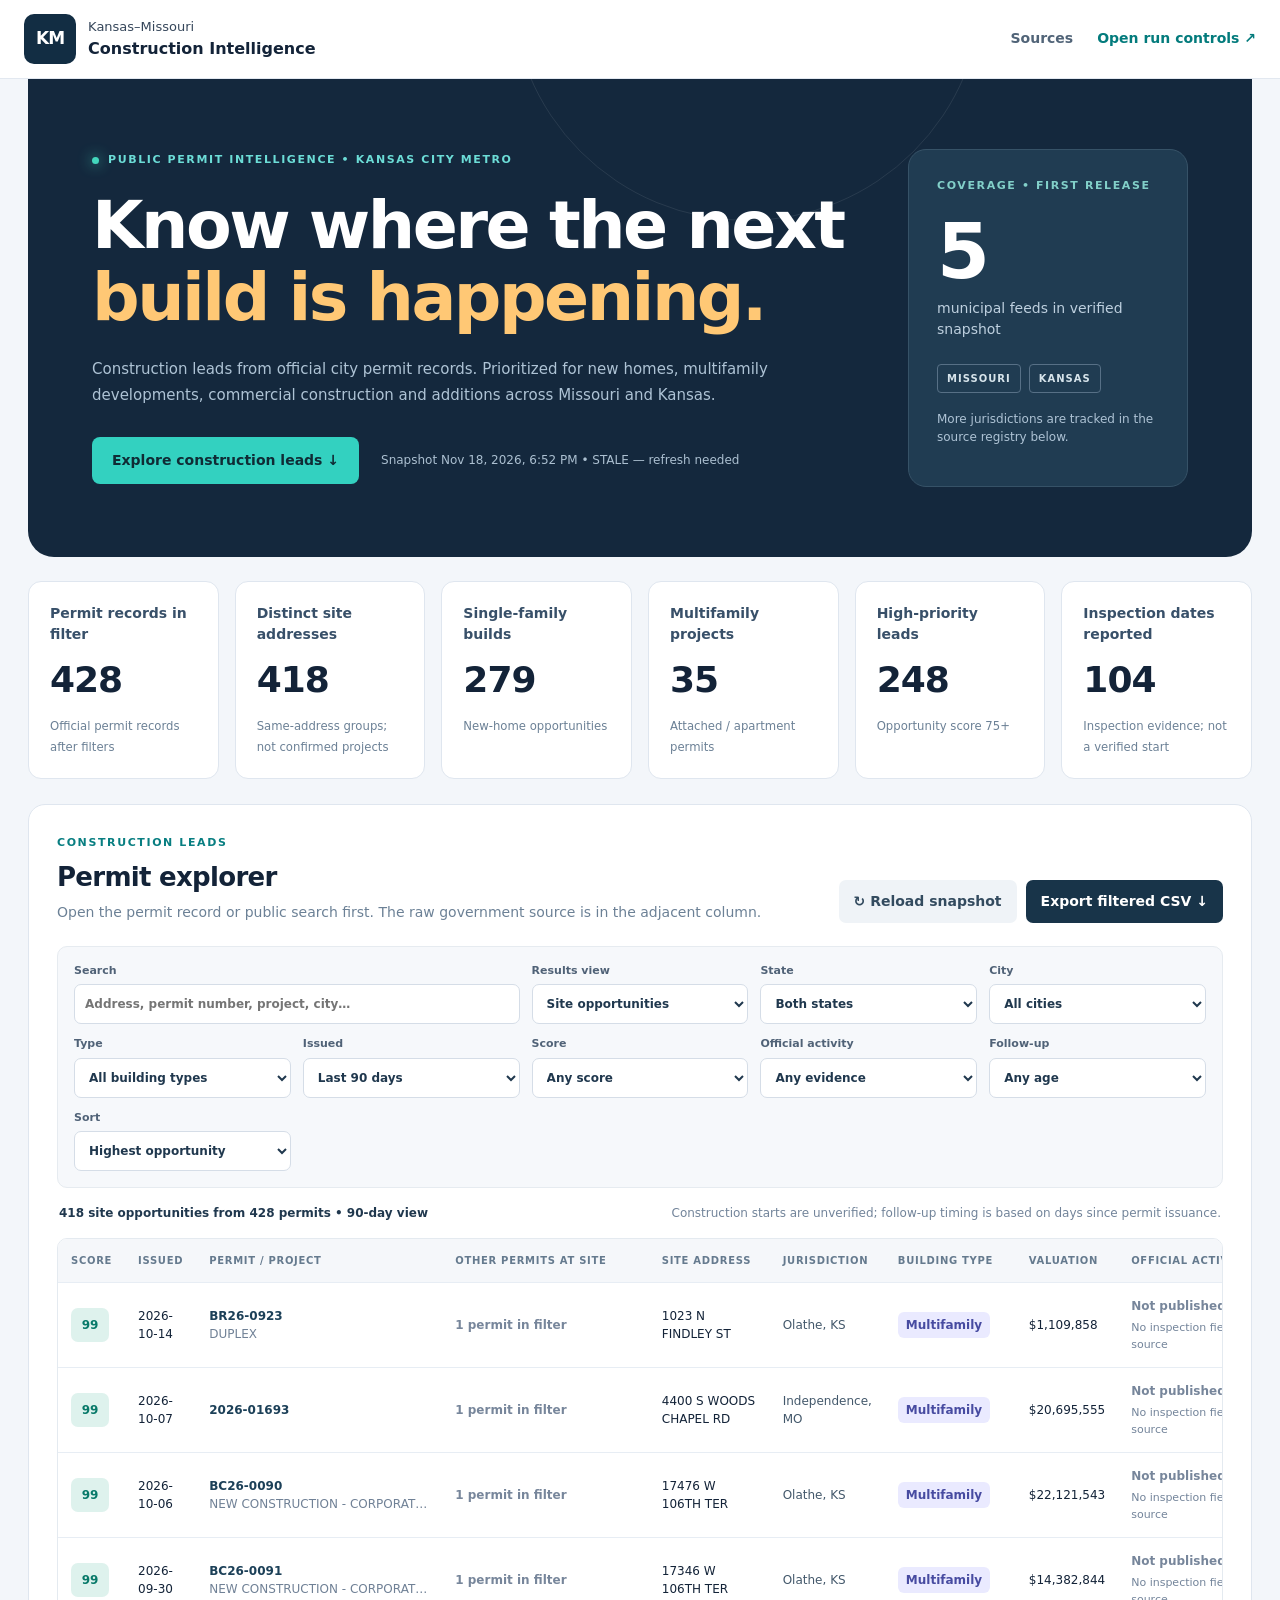
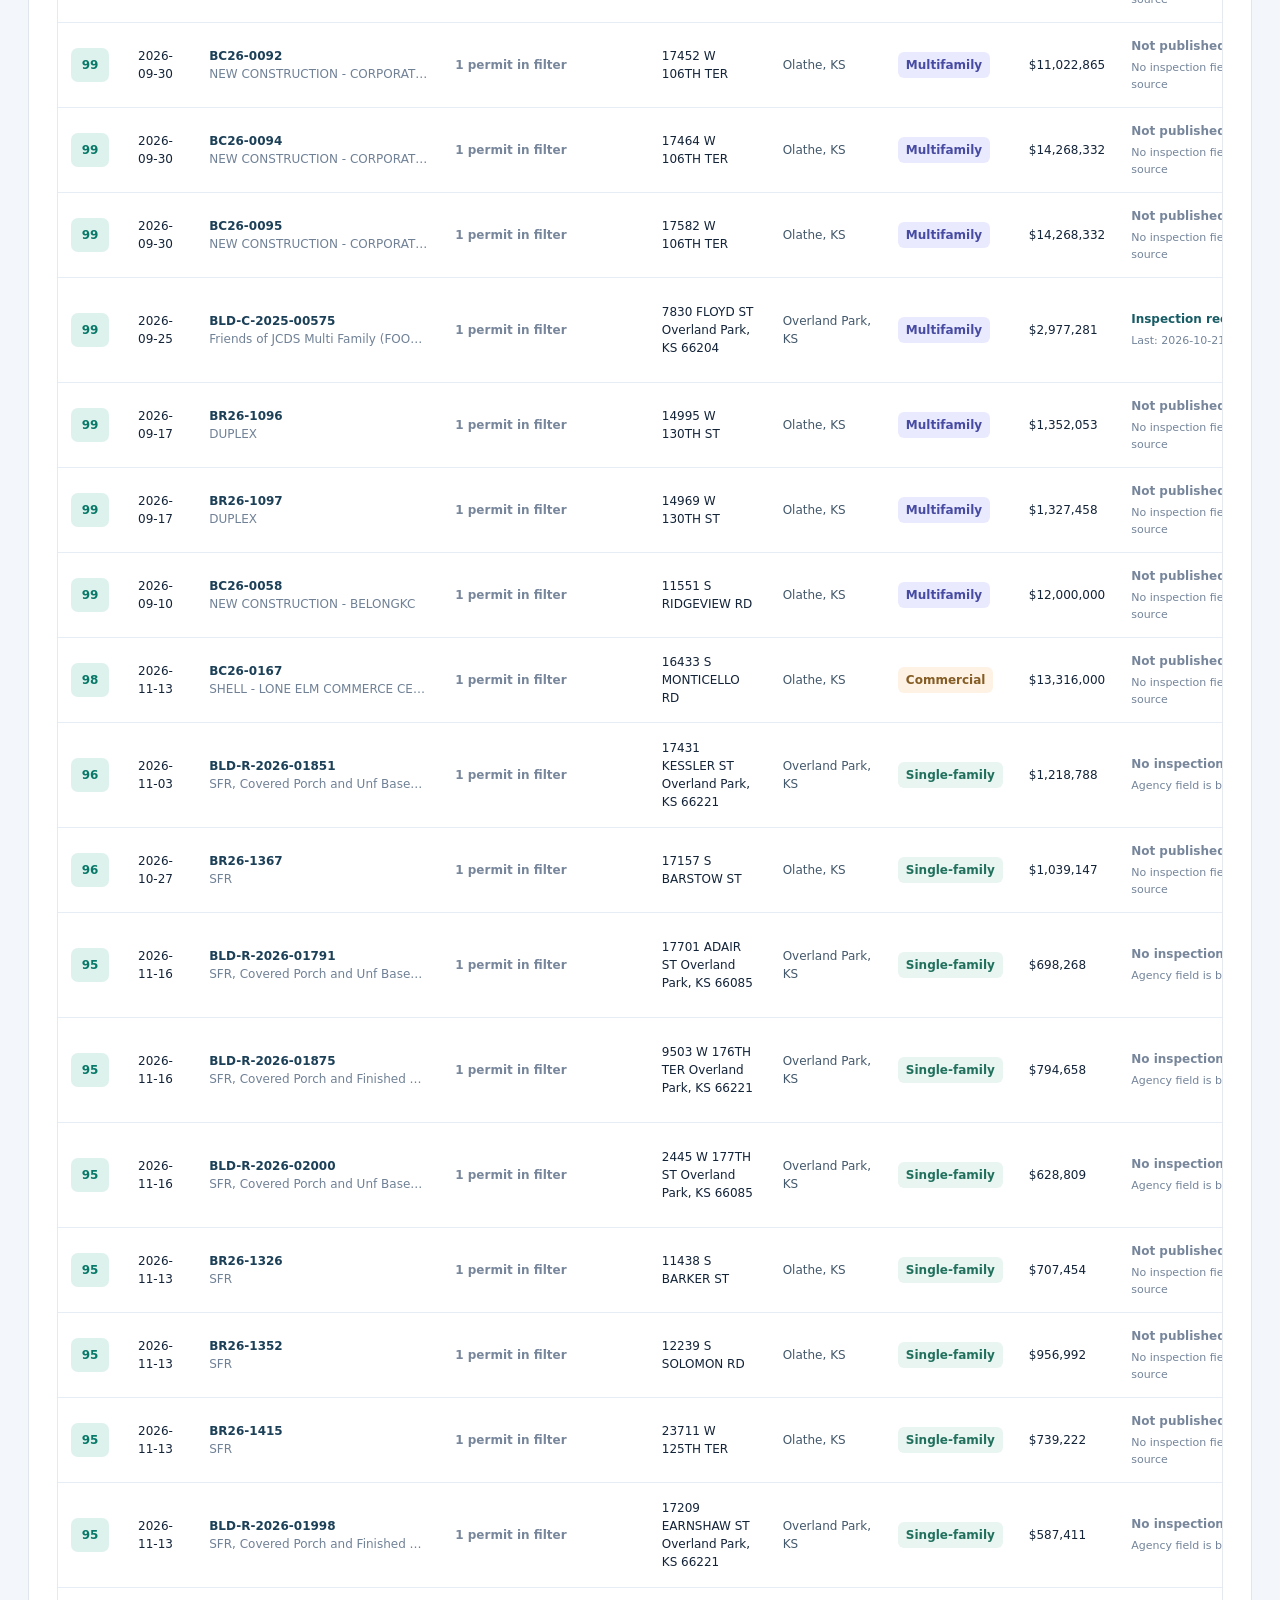
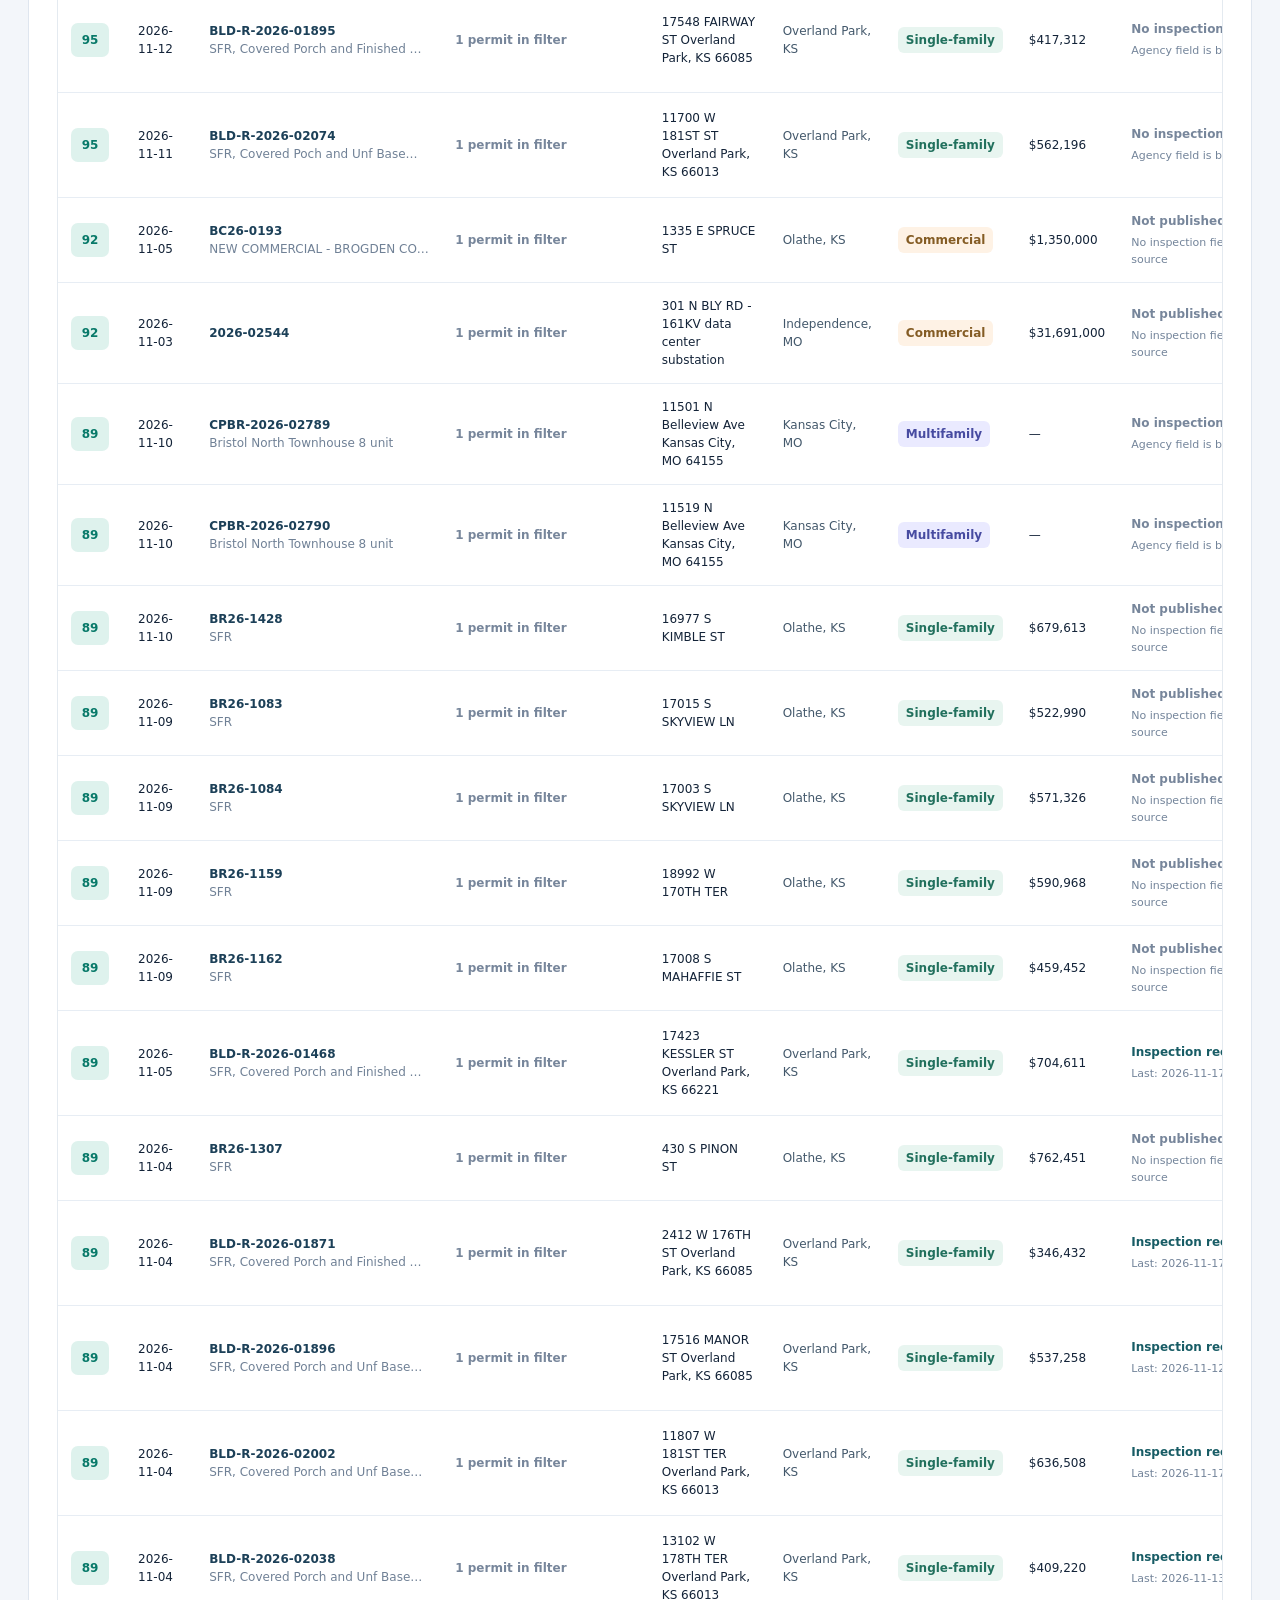
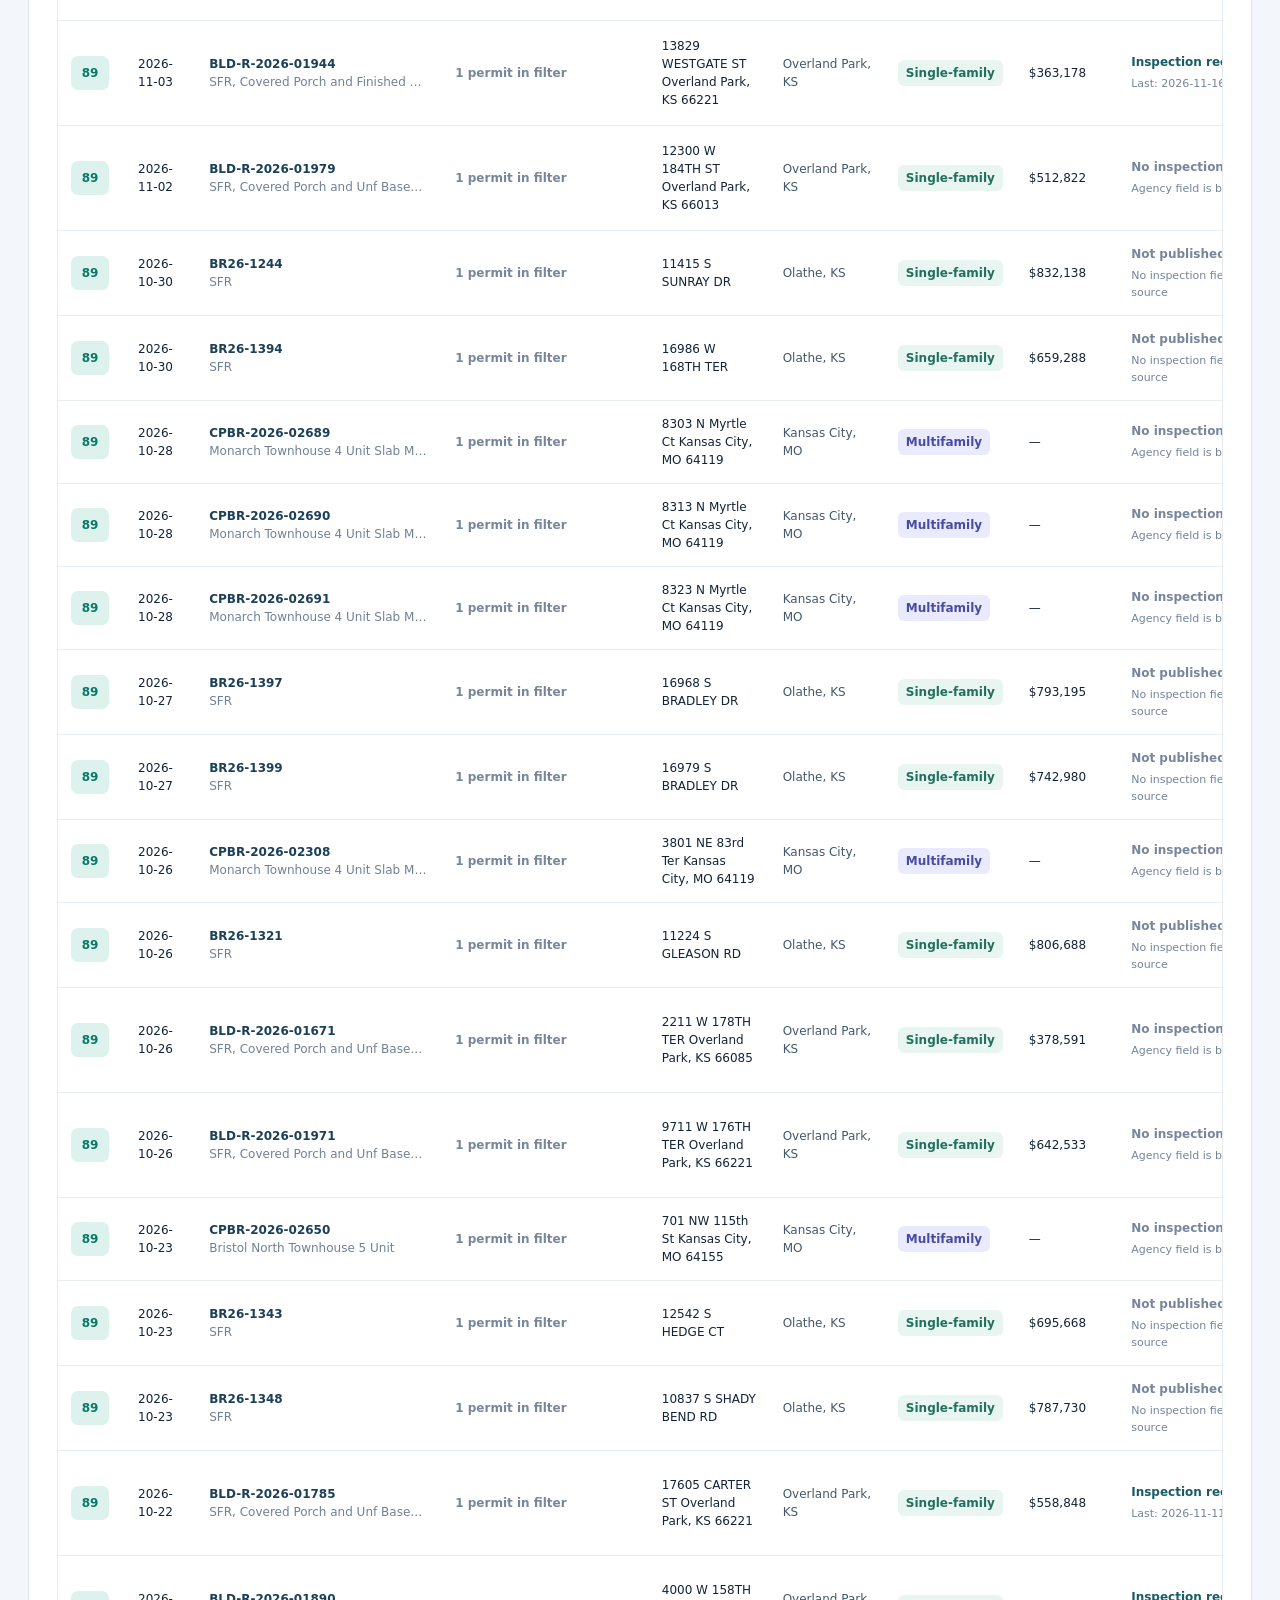
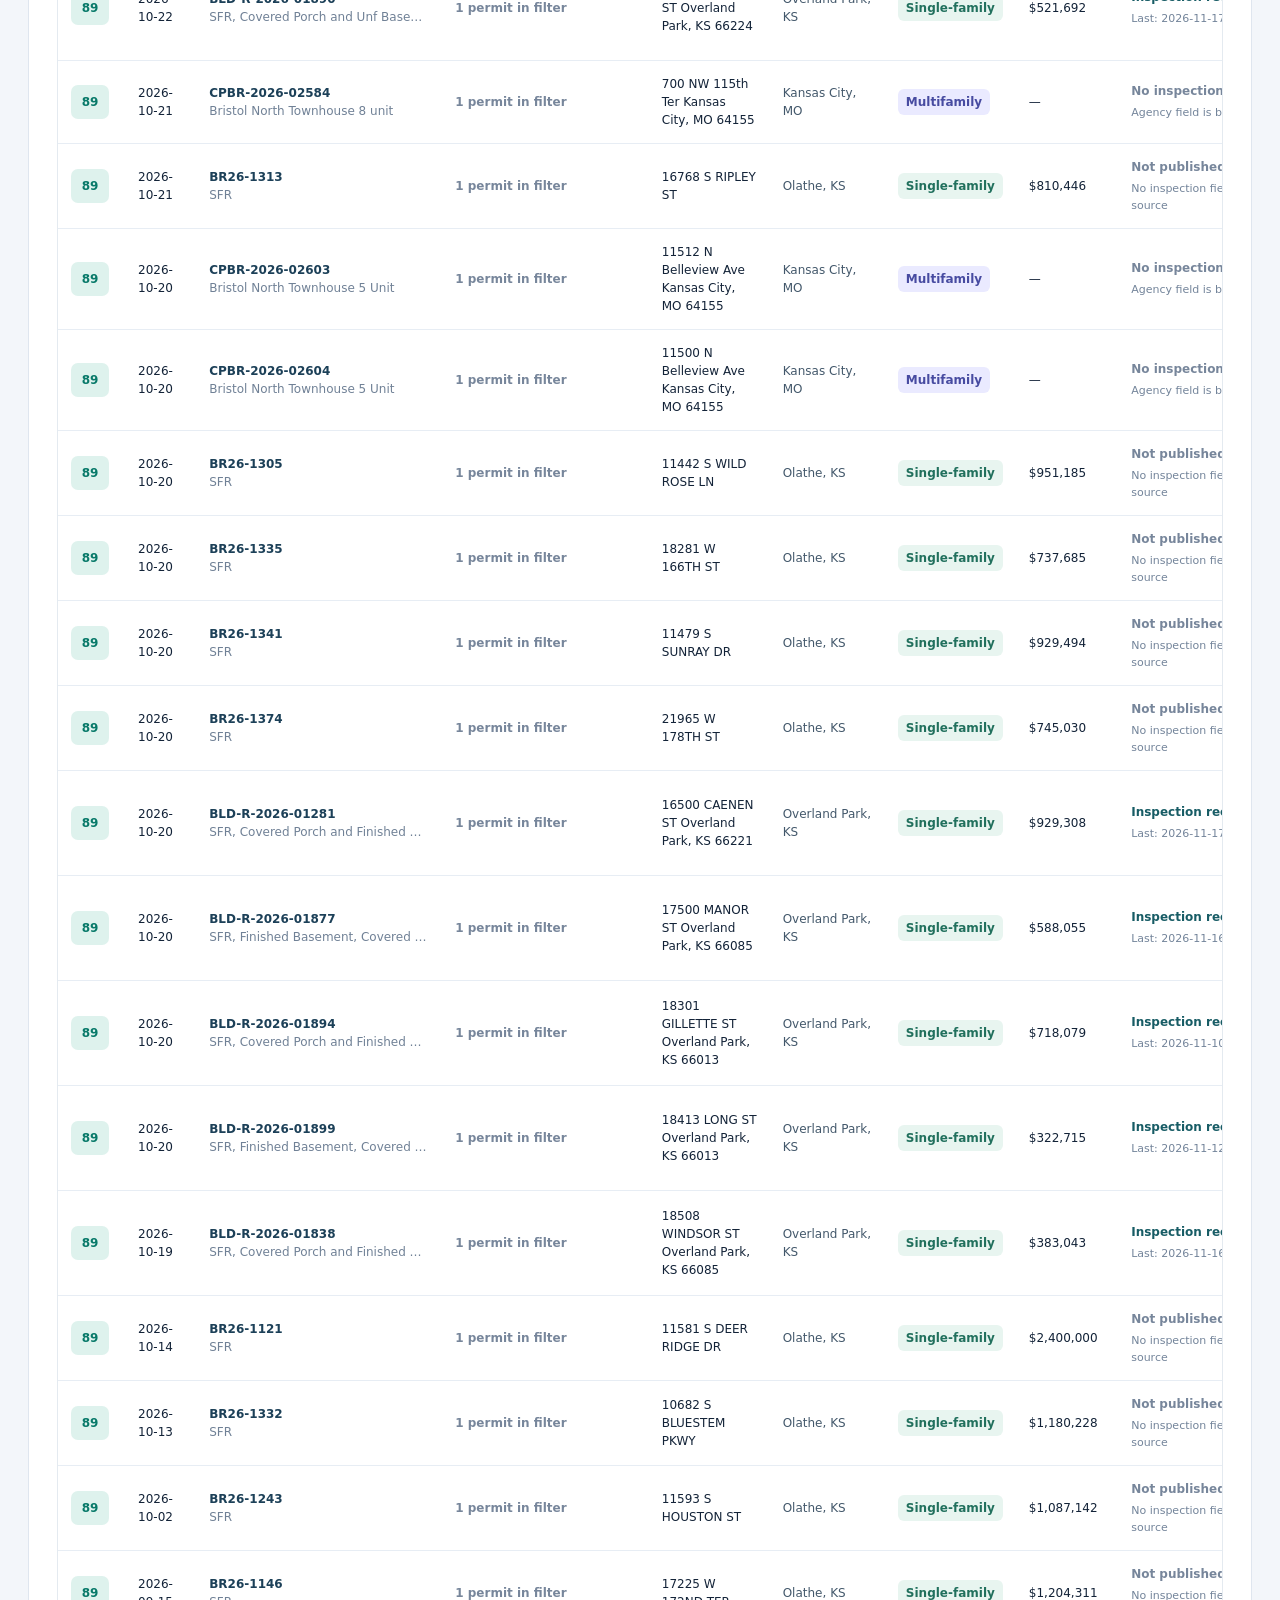
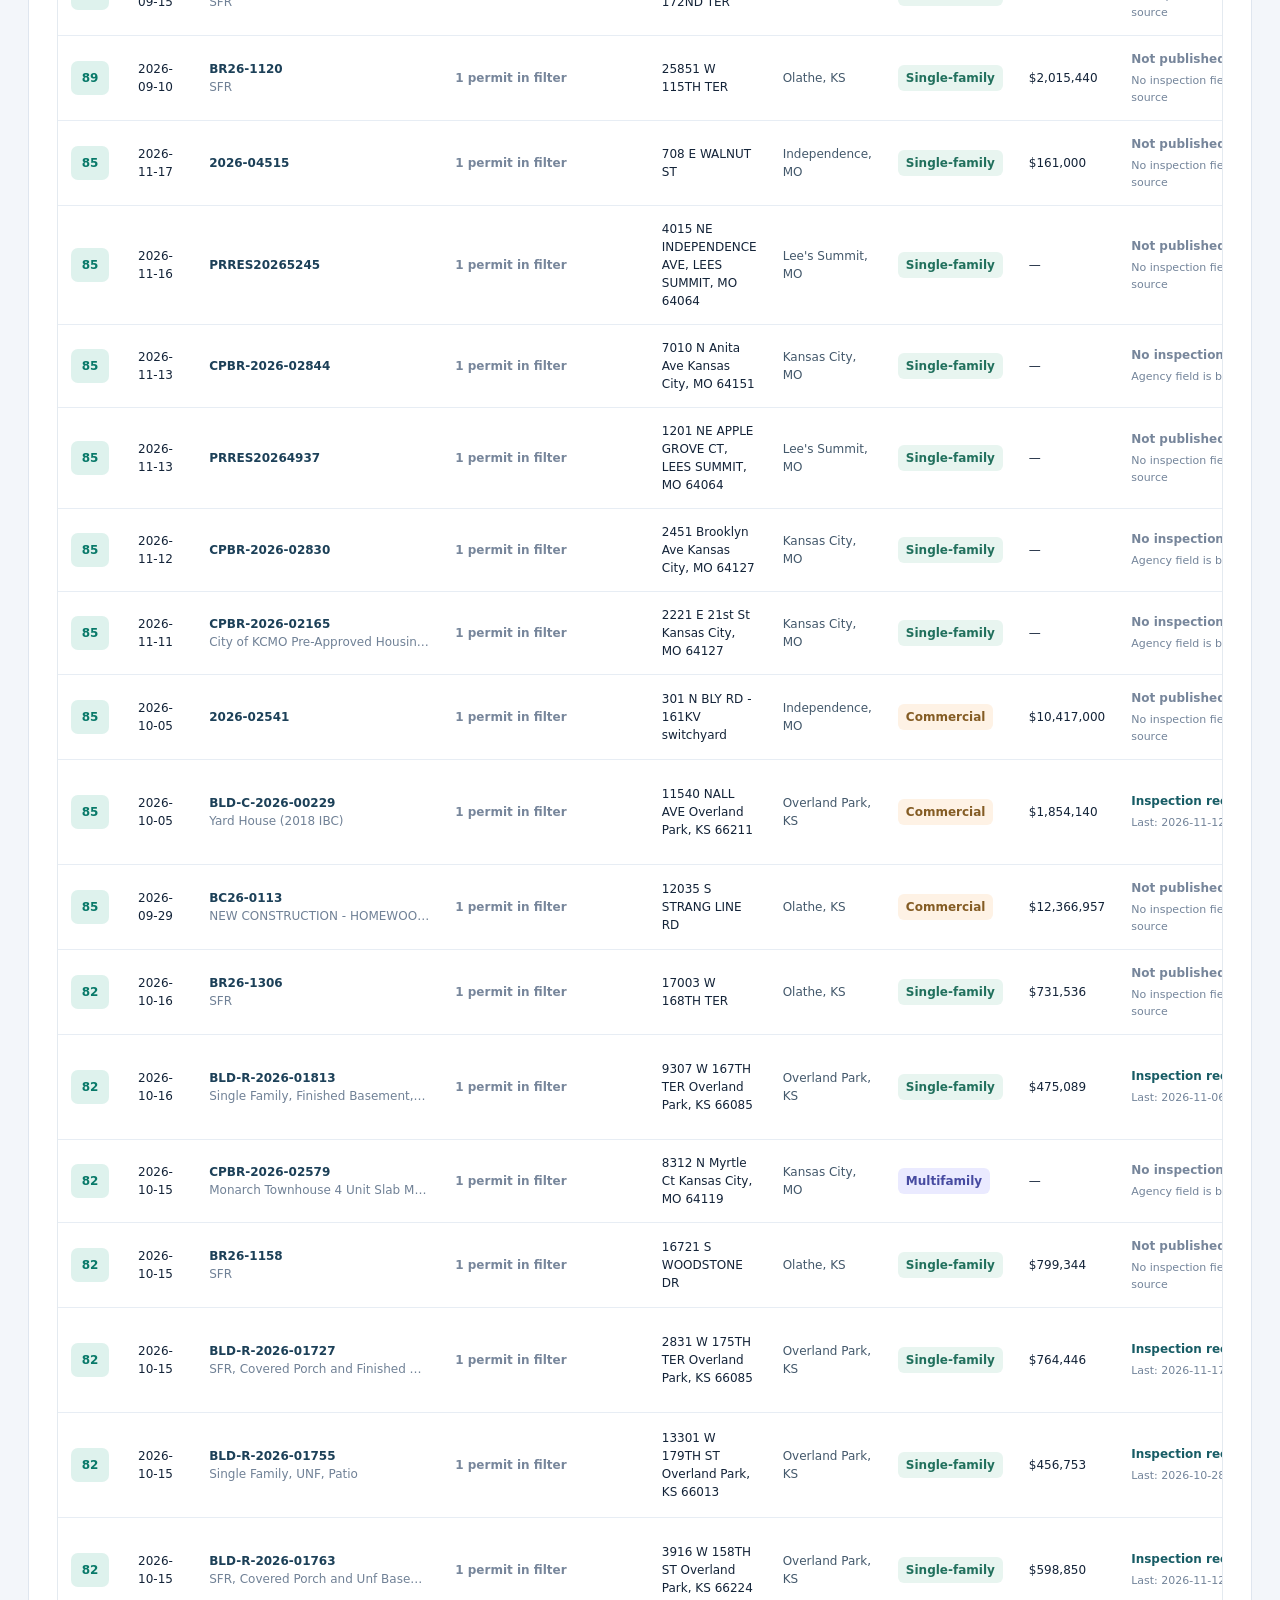
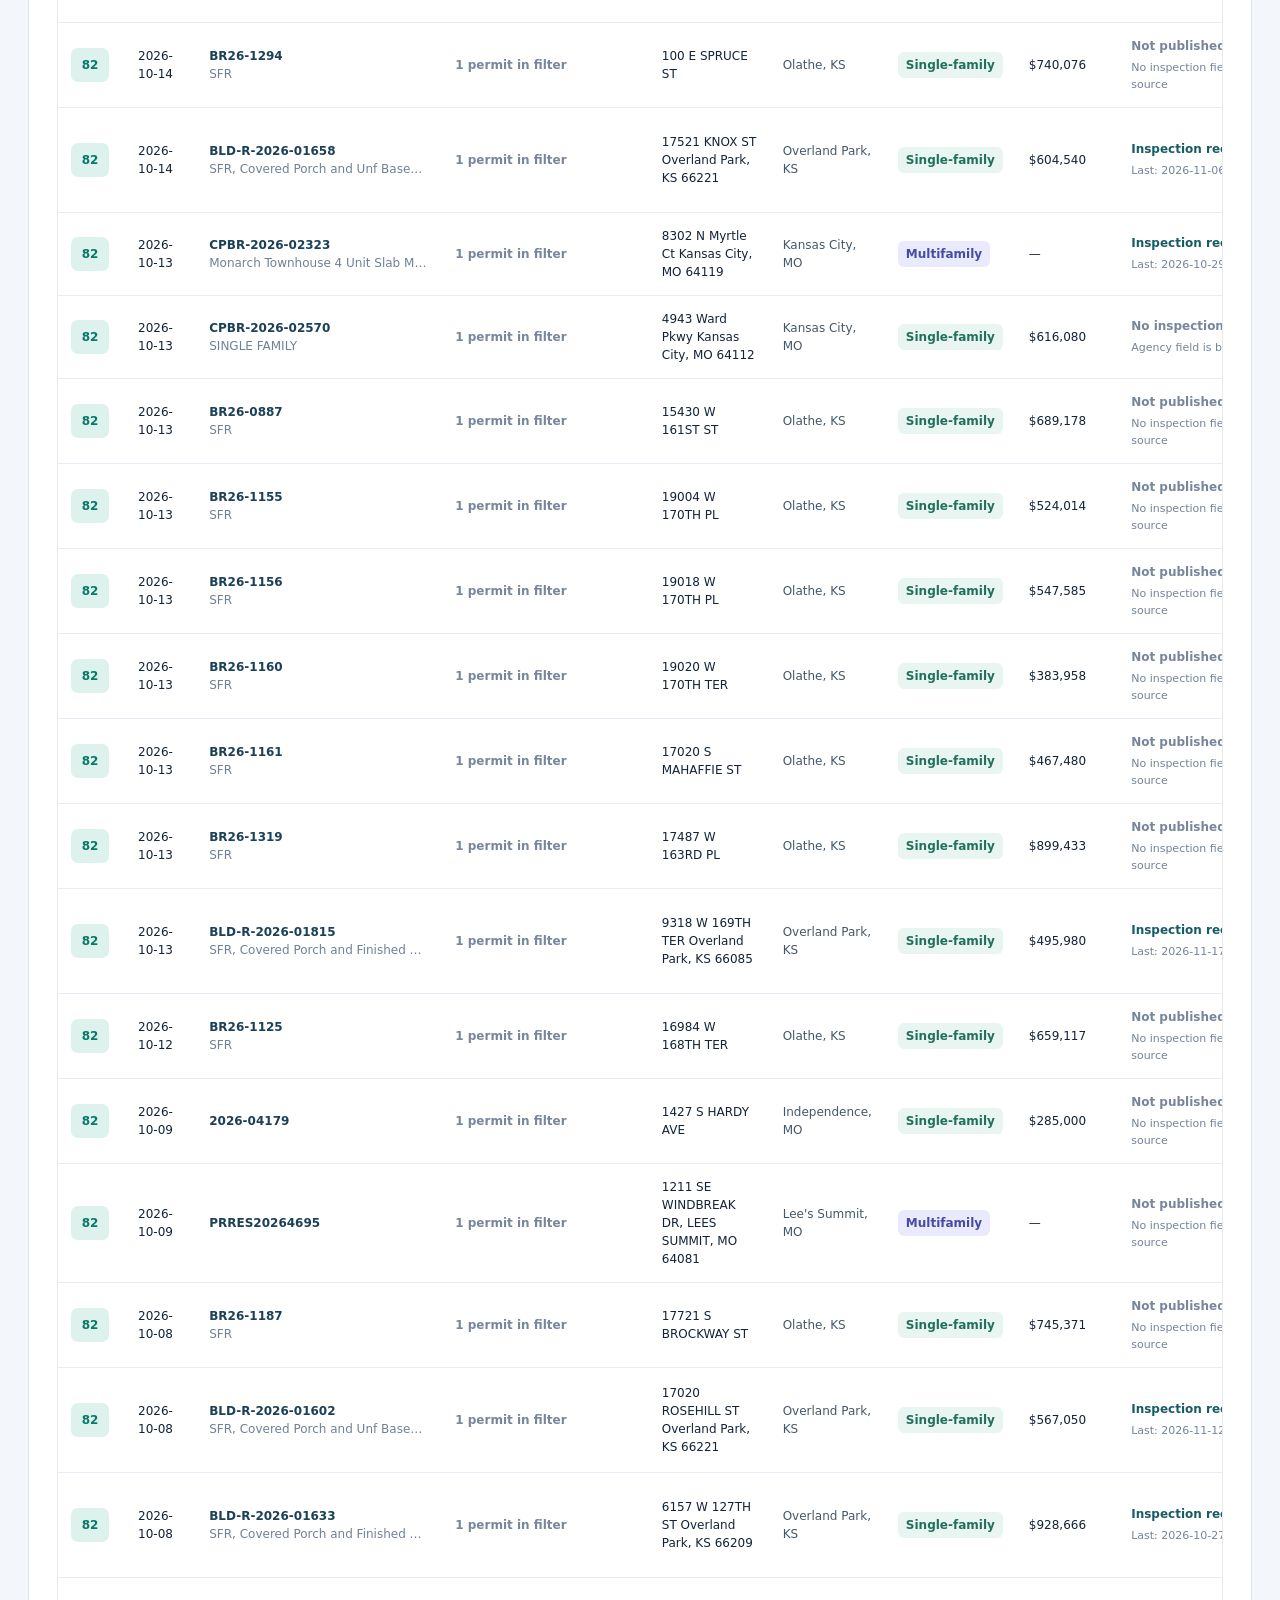
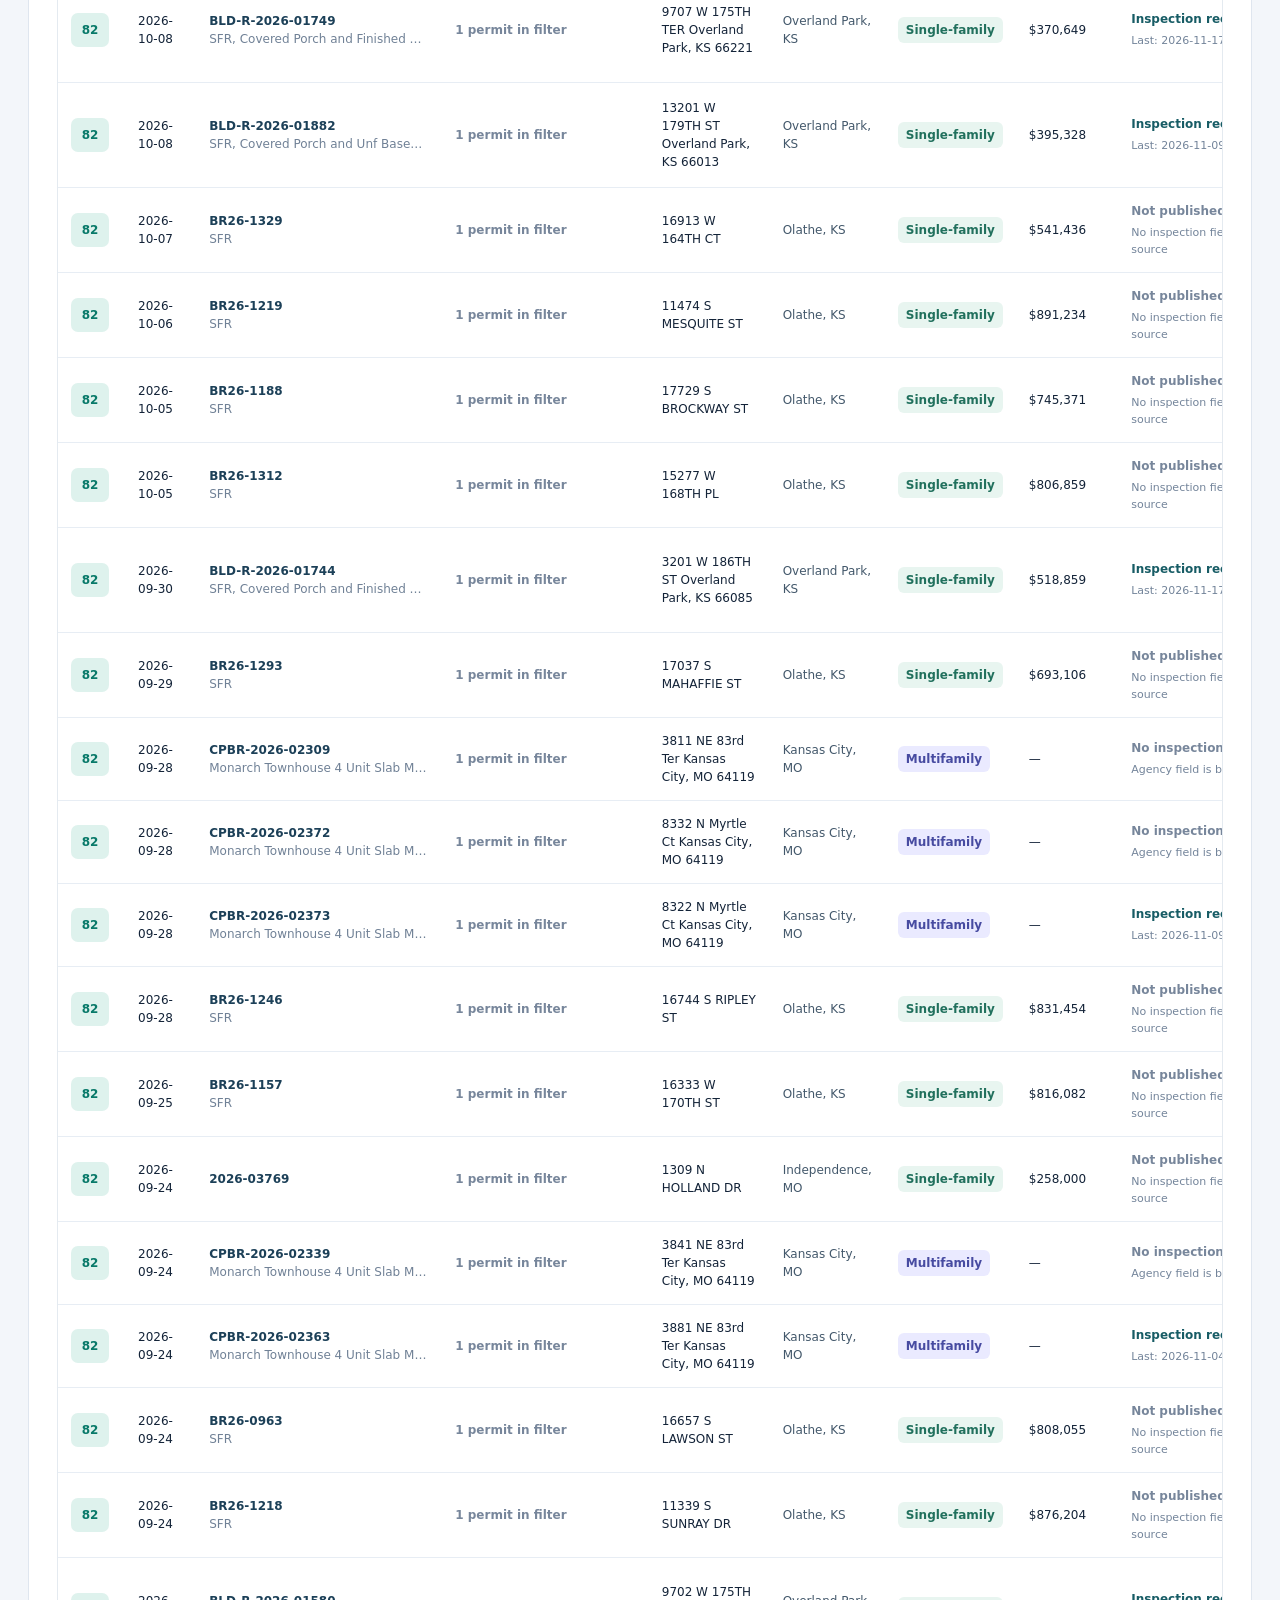
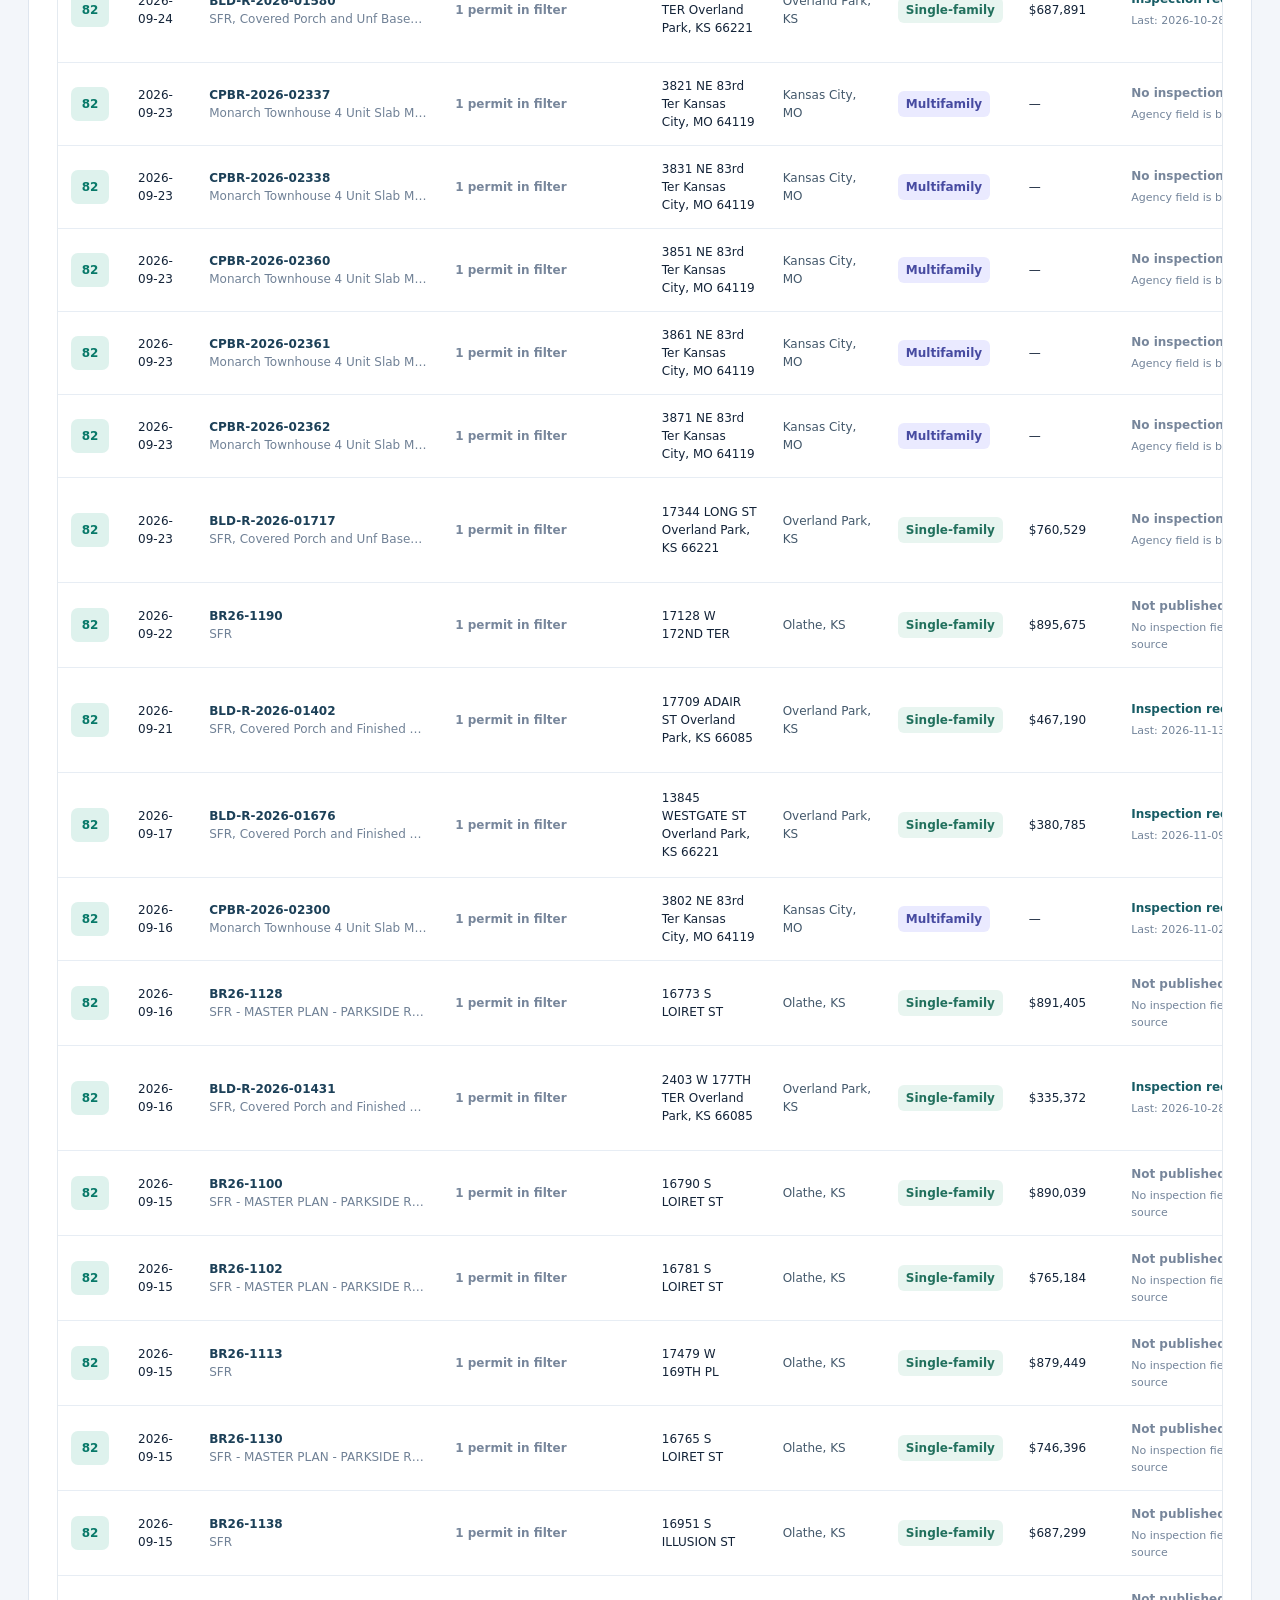
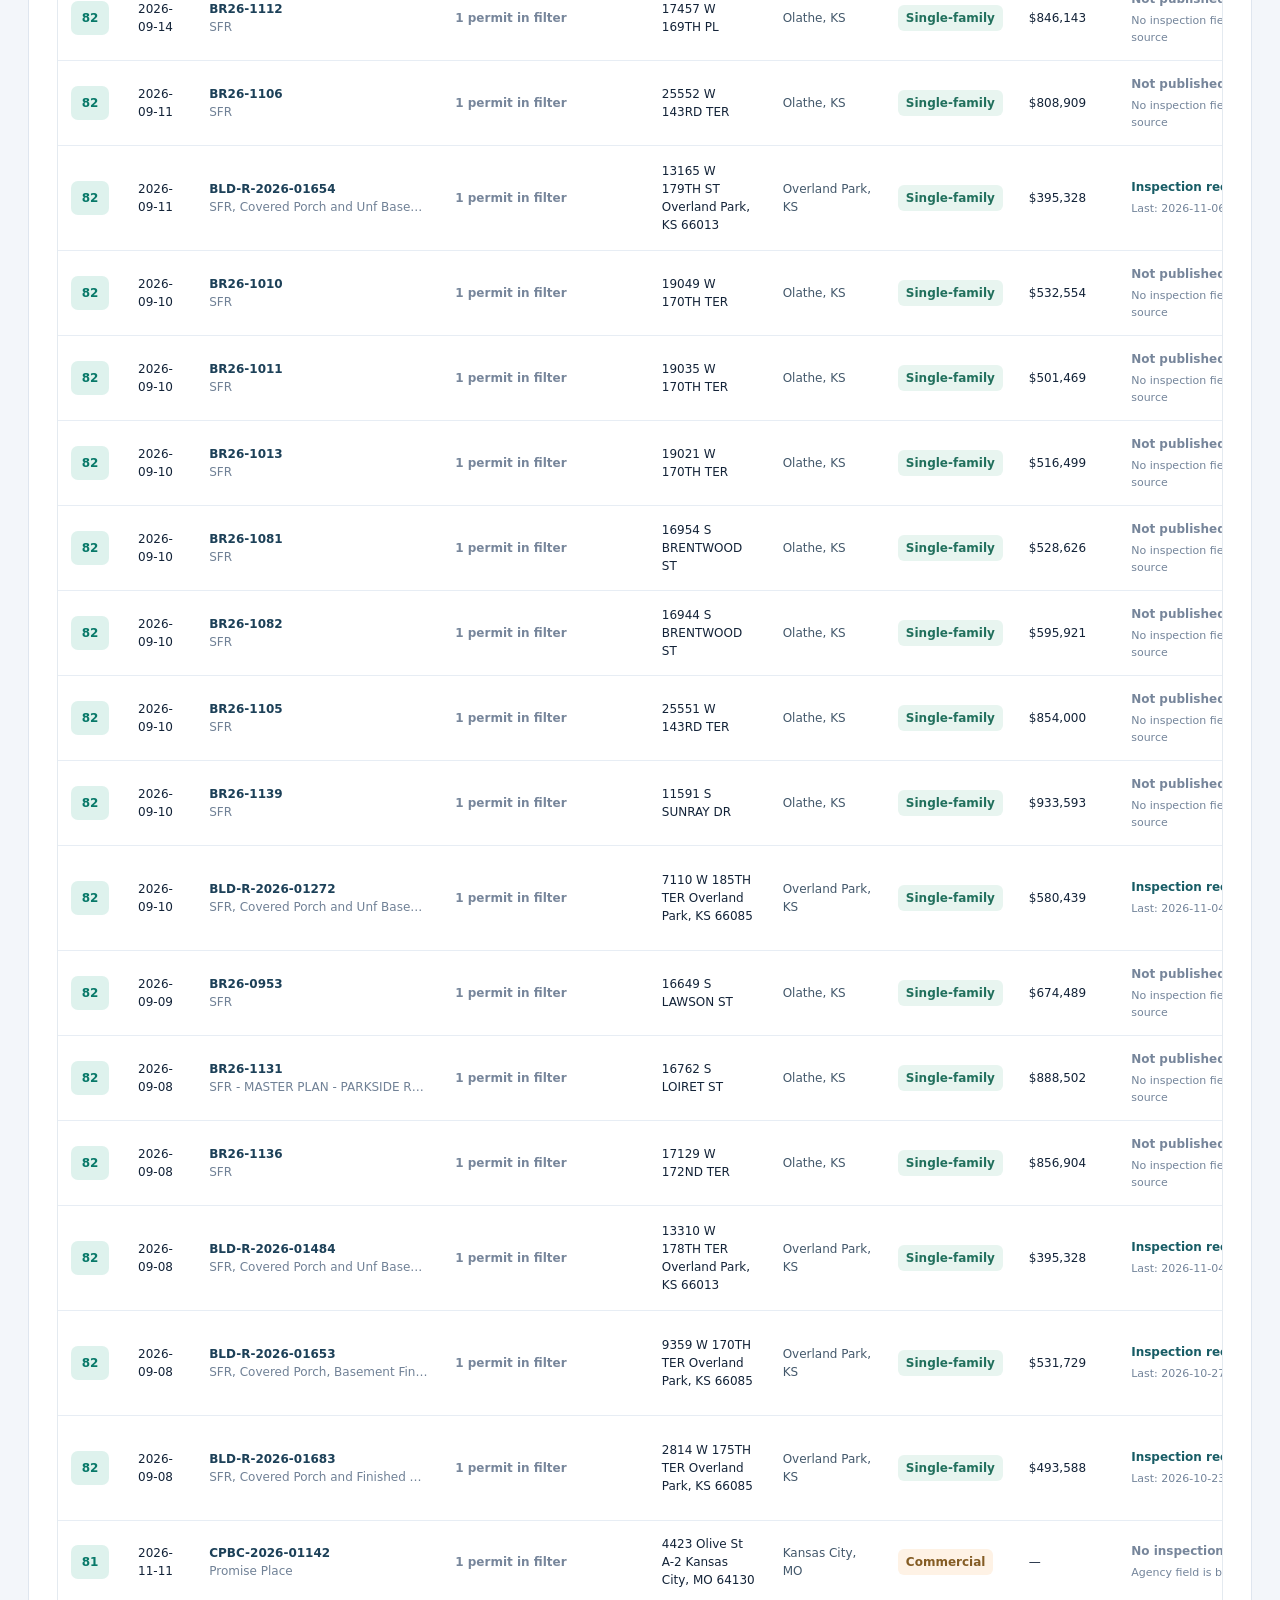
==== commit 623eb7d1: "Expose Wyandotte source verification in coverage UI and publish weekly audit updates" ====
--- a/docs/index.html
+++ b/docs/index.html
@@ -77,7 +77,7 @@
       </div>
     </section>
     <section class="panel secondary" id="coverage">
-      <div class="panelhead"><div><div class="section-kicker">SOURCE REGISTRY</div><h2>Jurisdiction coverage</h2><p>Official agency links, live-feed readiness, and additional public portals planned for integration.</p></div></div>
+      <div class="panelhead"><div><div class="section-kicker">SOURCE REGISTRY</div><h2>Jurisdiction coverage</h2><p>Official agency links and live-feed readiness. Kansas City, KS has a public permit search but no verified bulk feed; its public GIS catalogs are checked separately.</p></div></div>
       <div id="coverage-grid" class="coverage-grid"></div>
     </section>
 
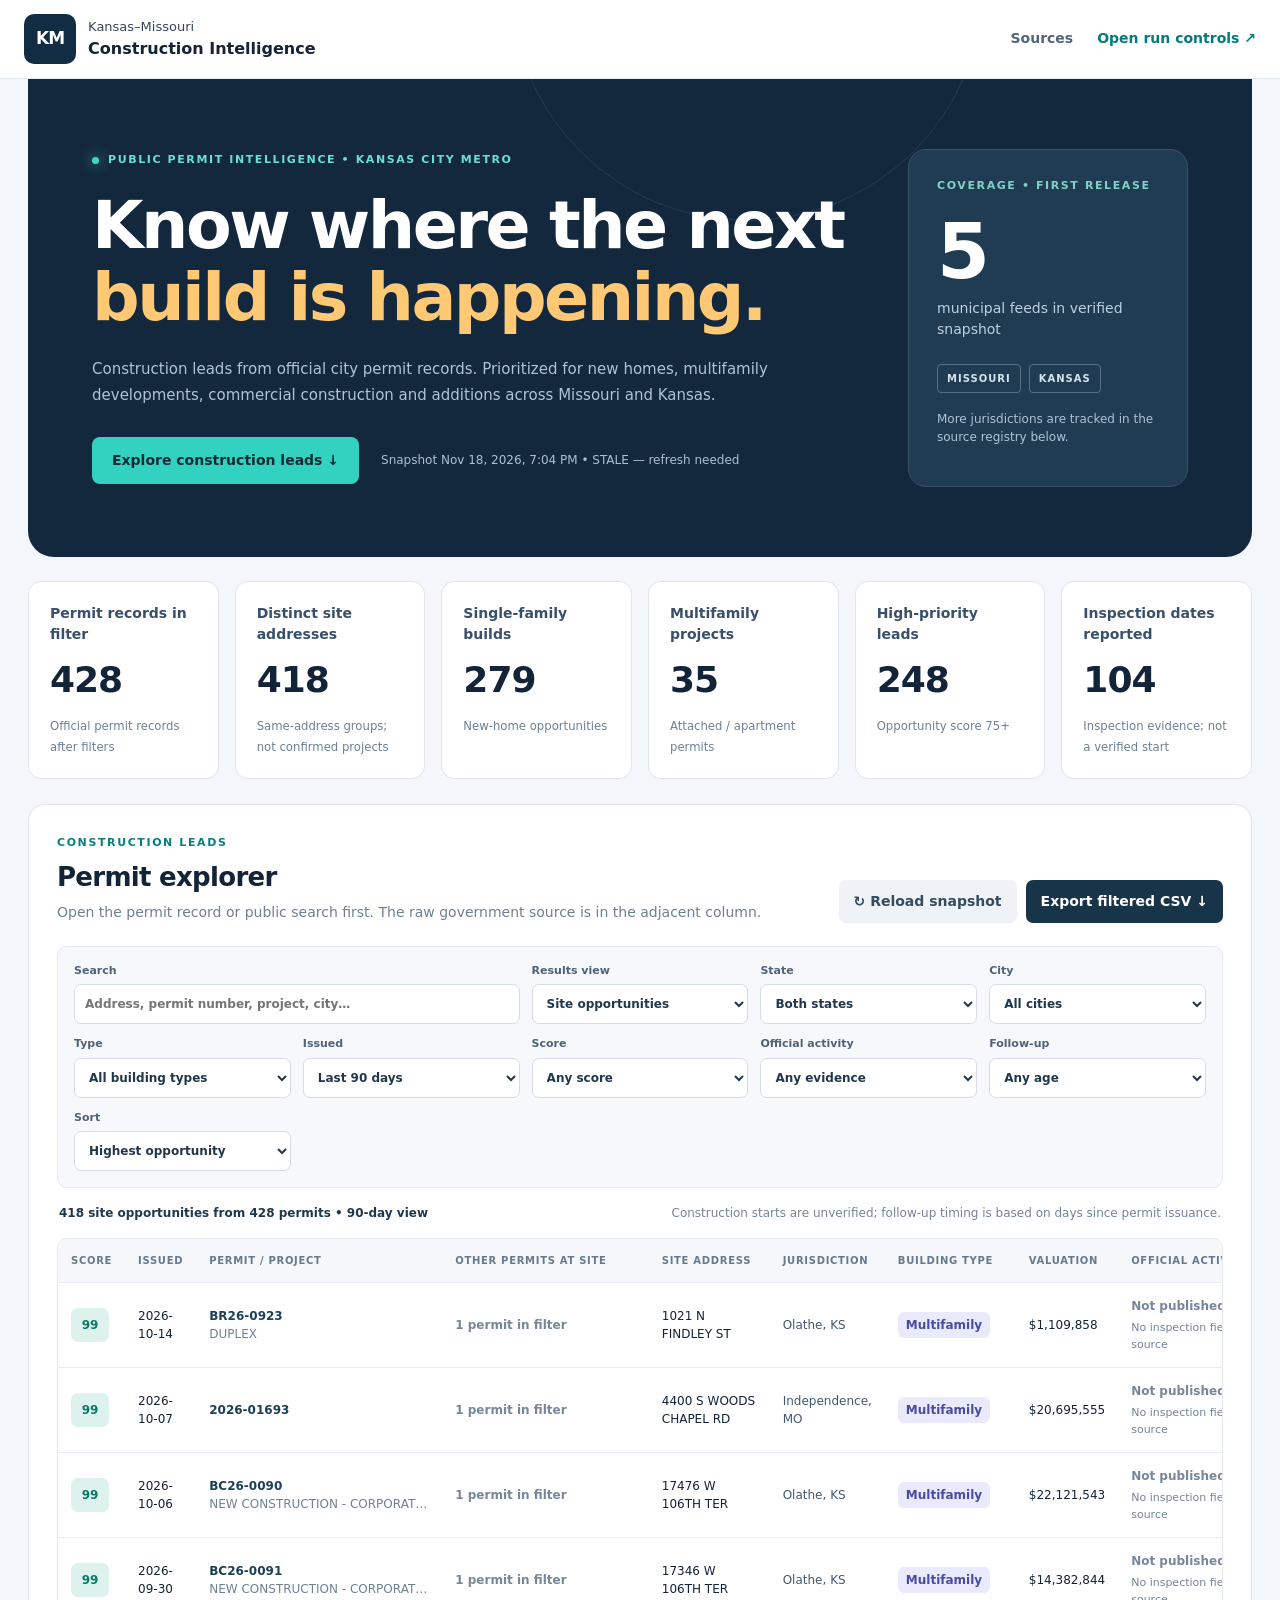
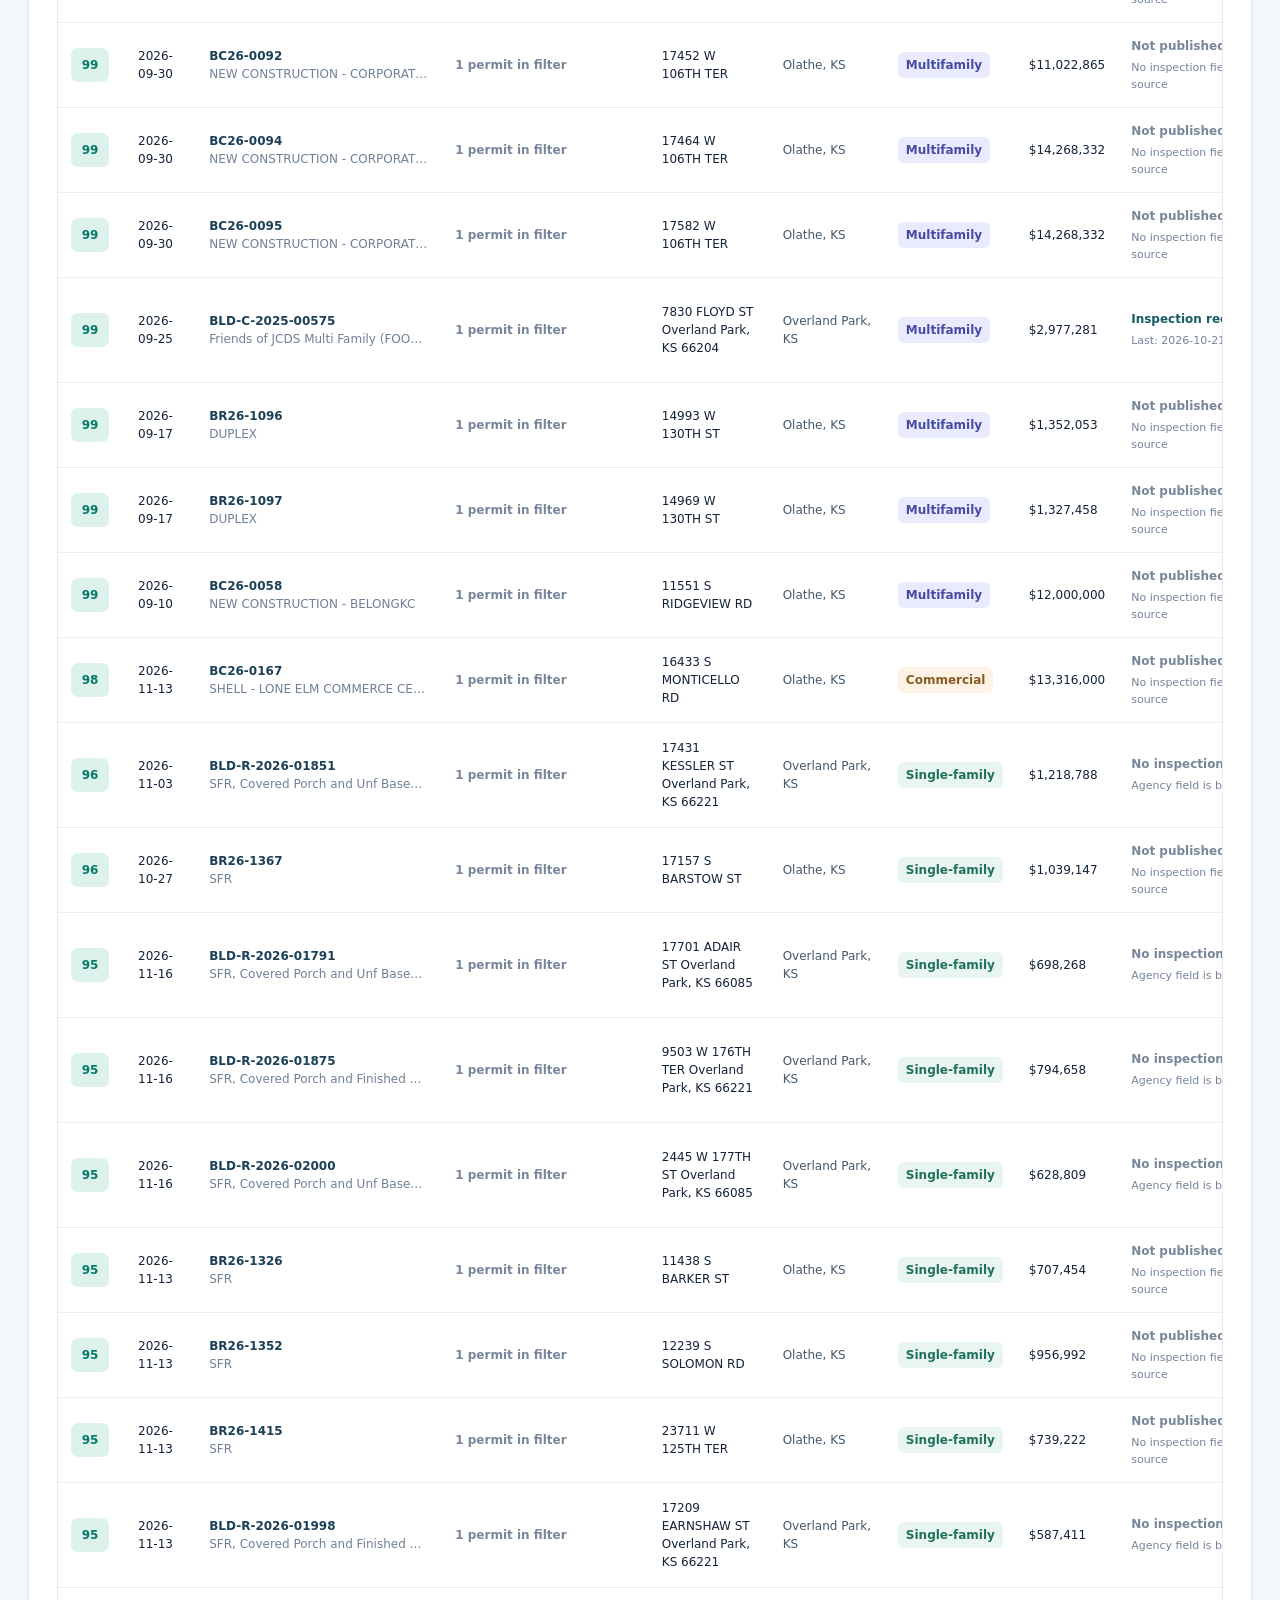
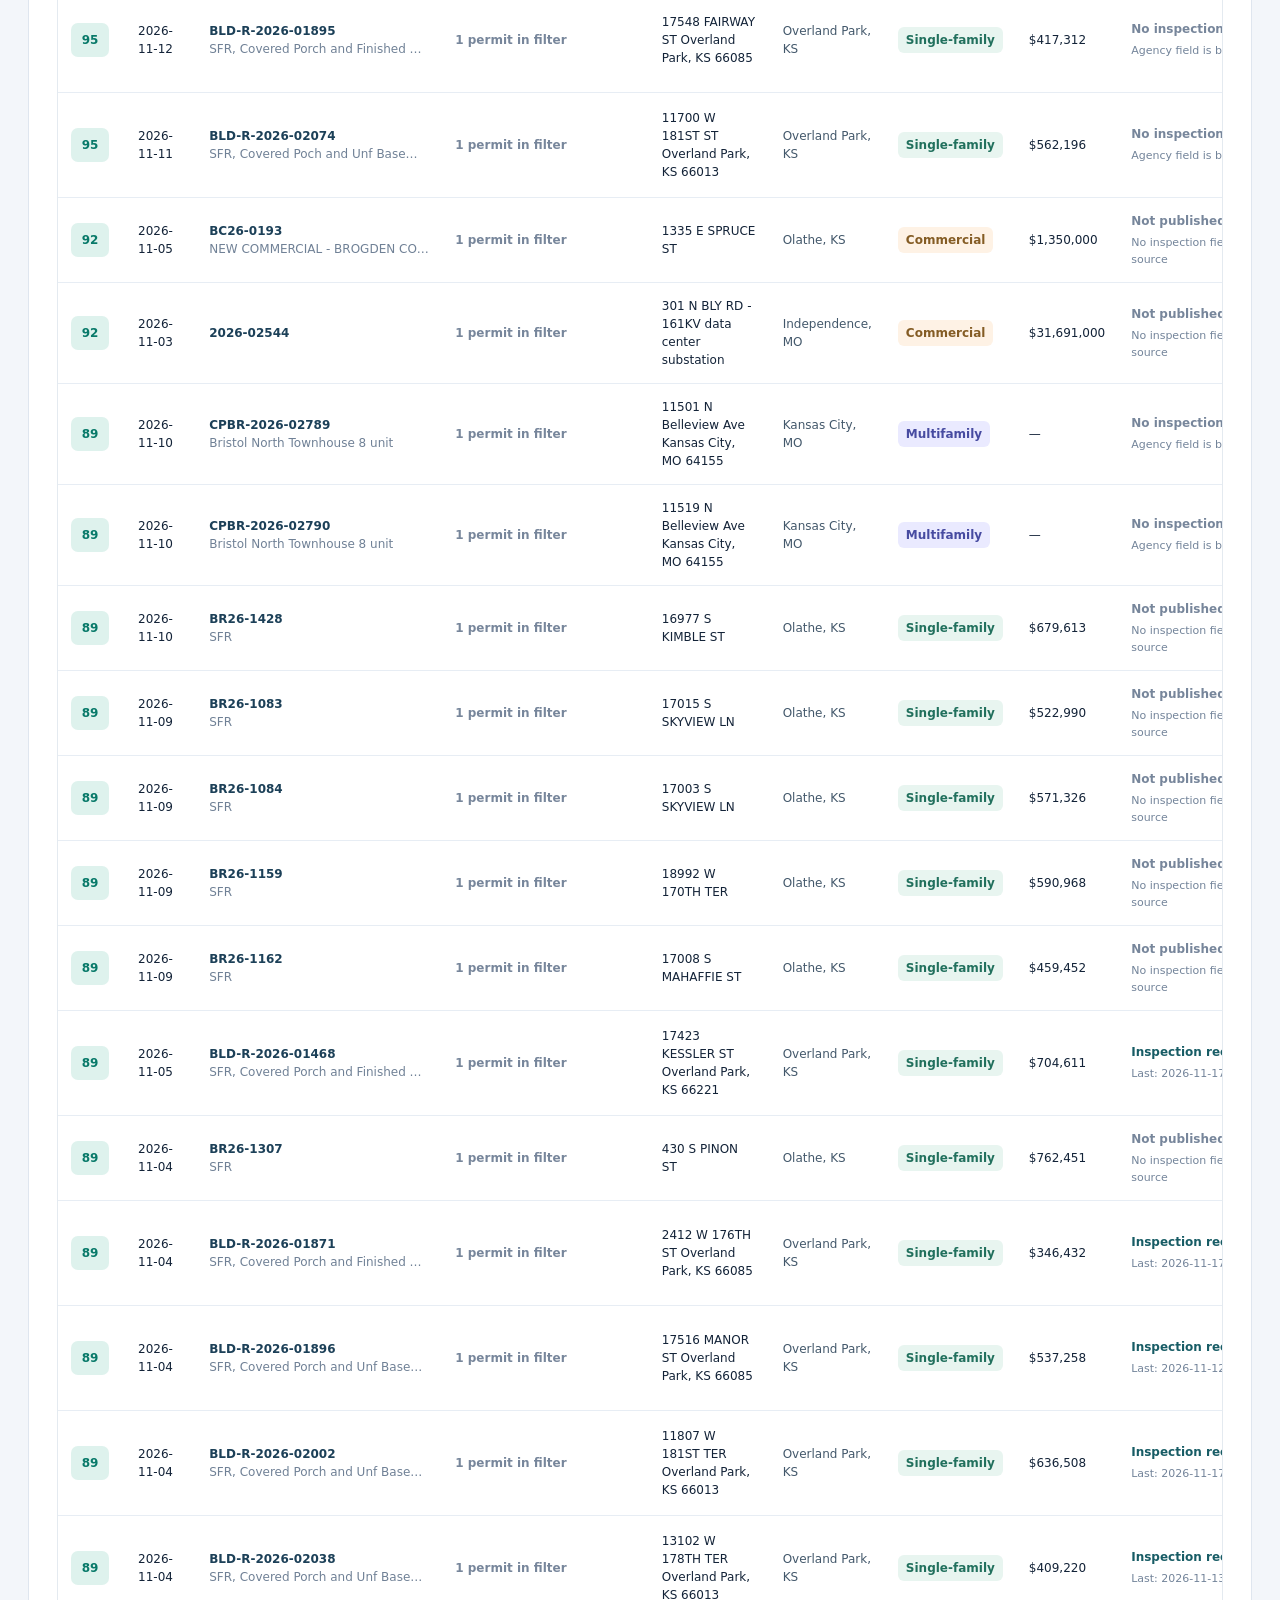
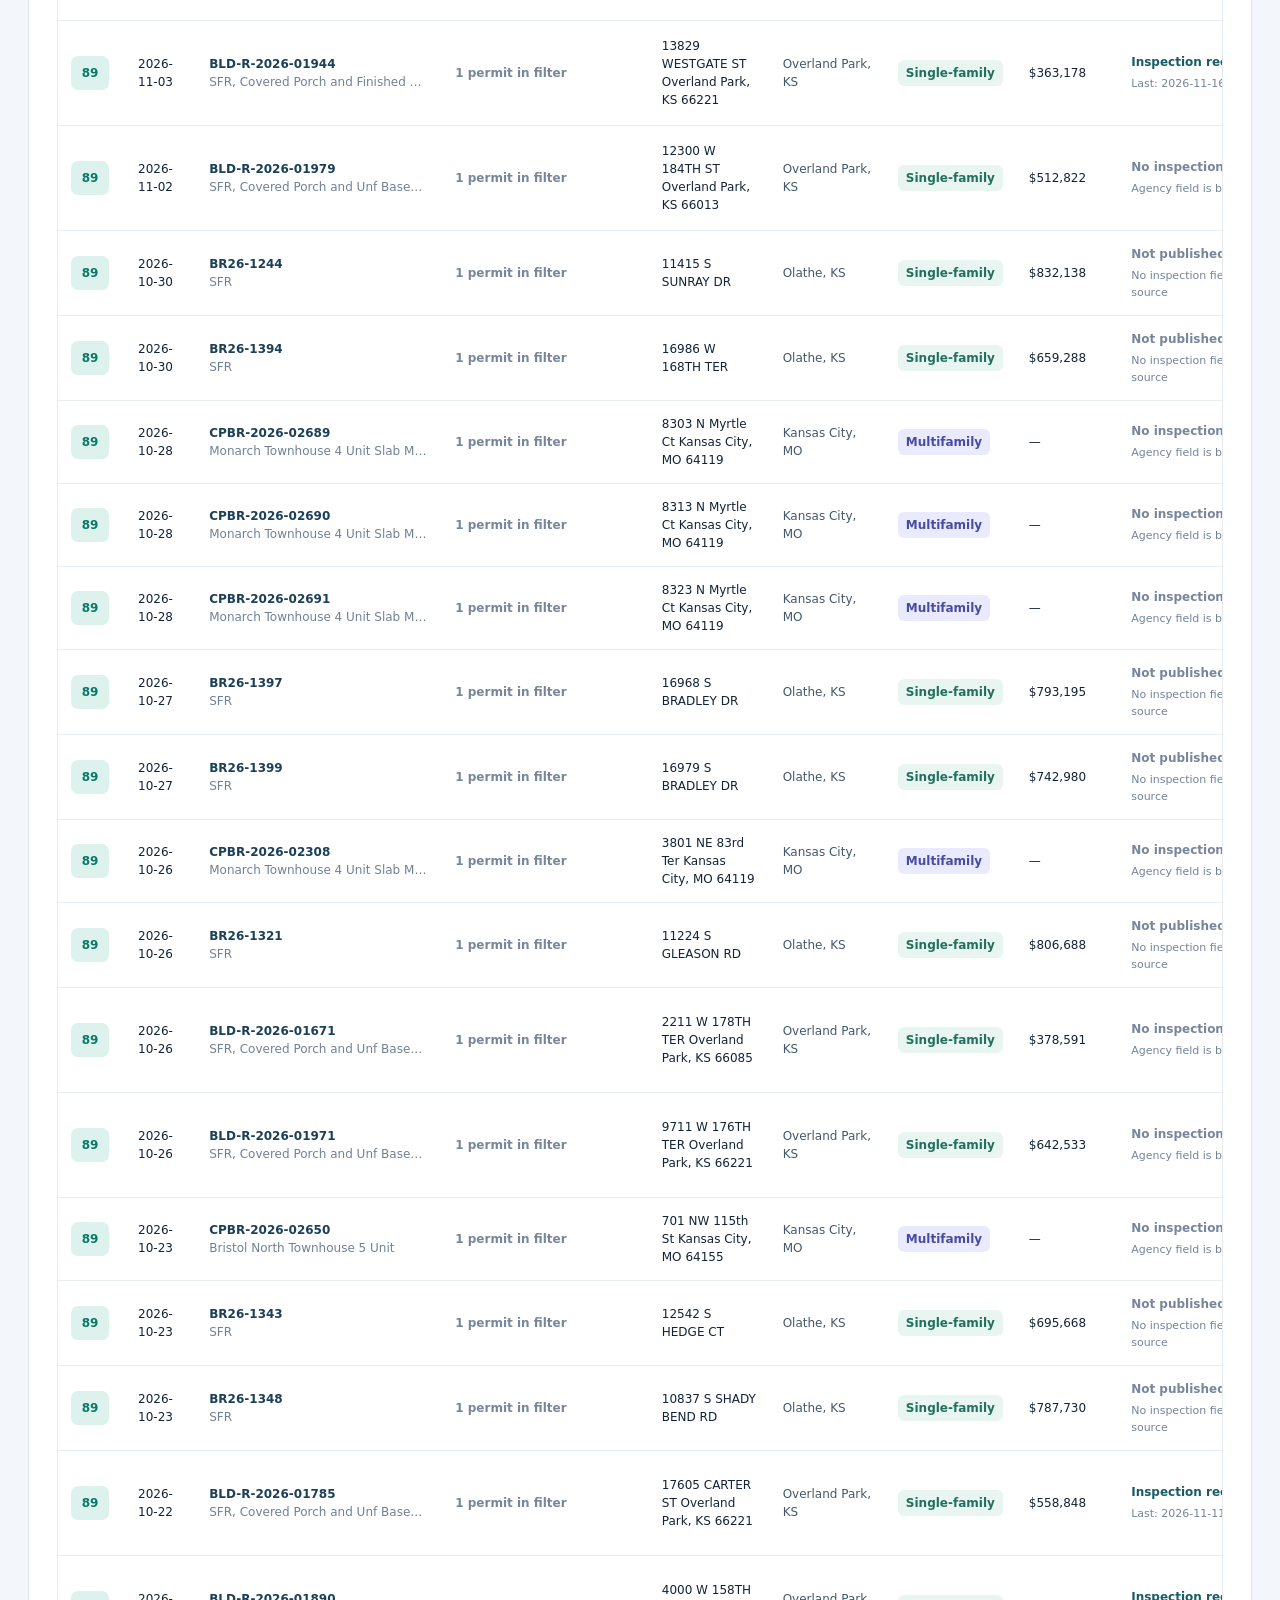
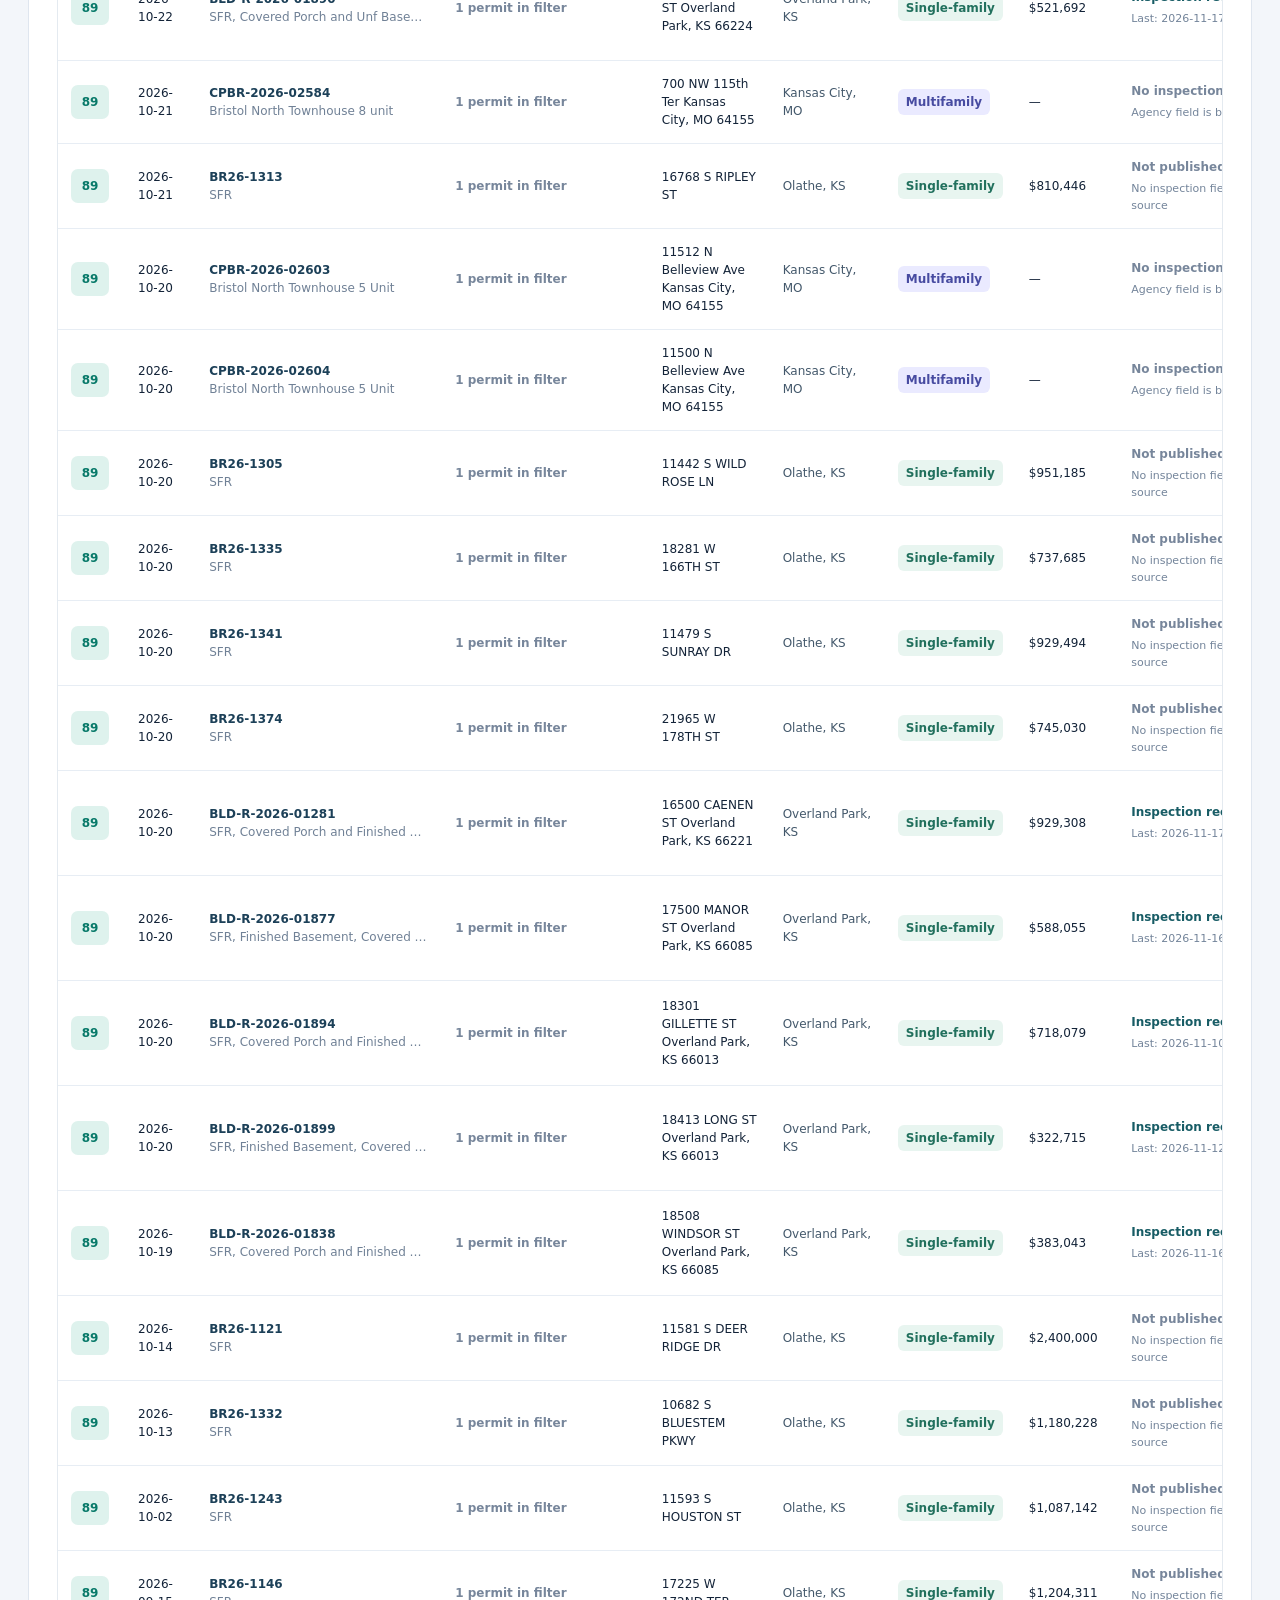
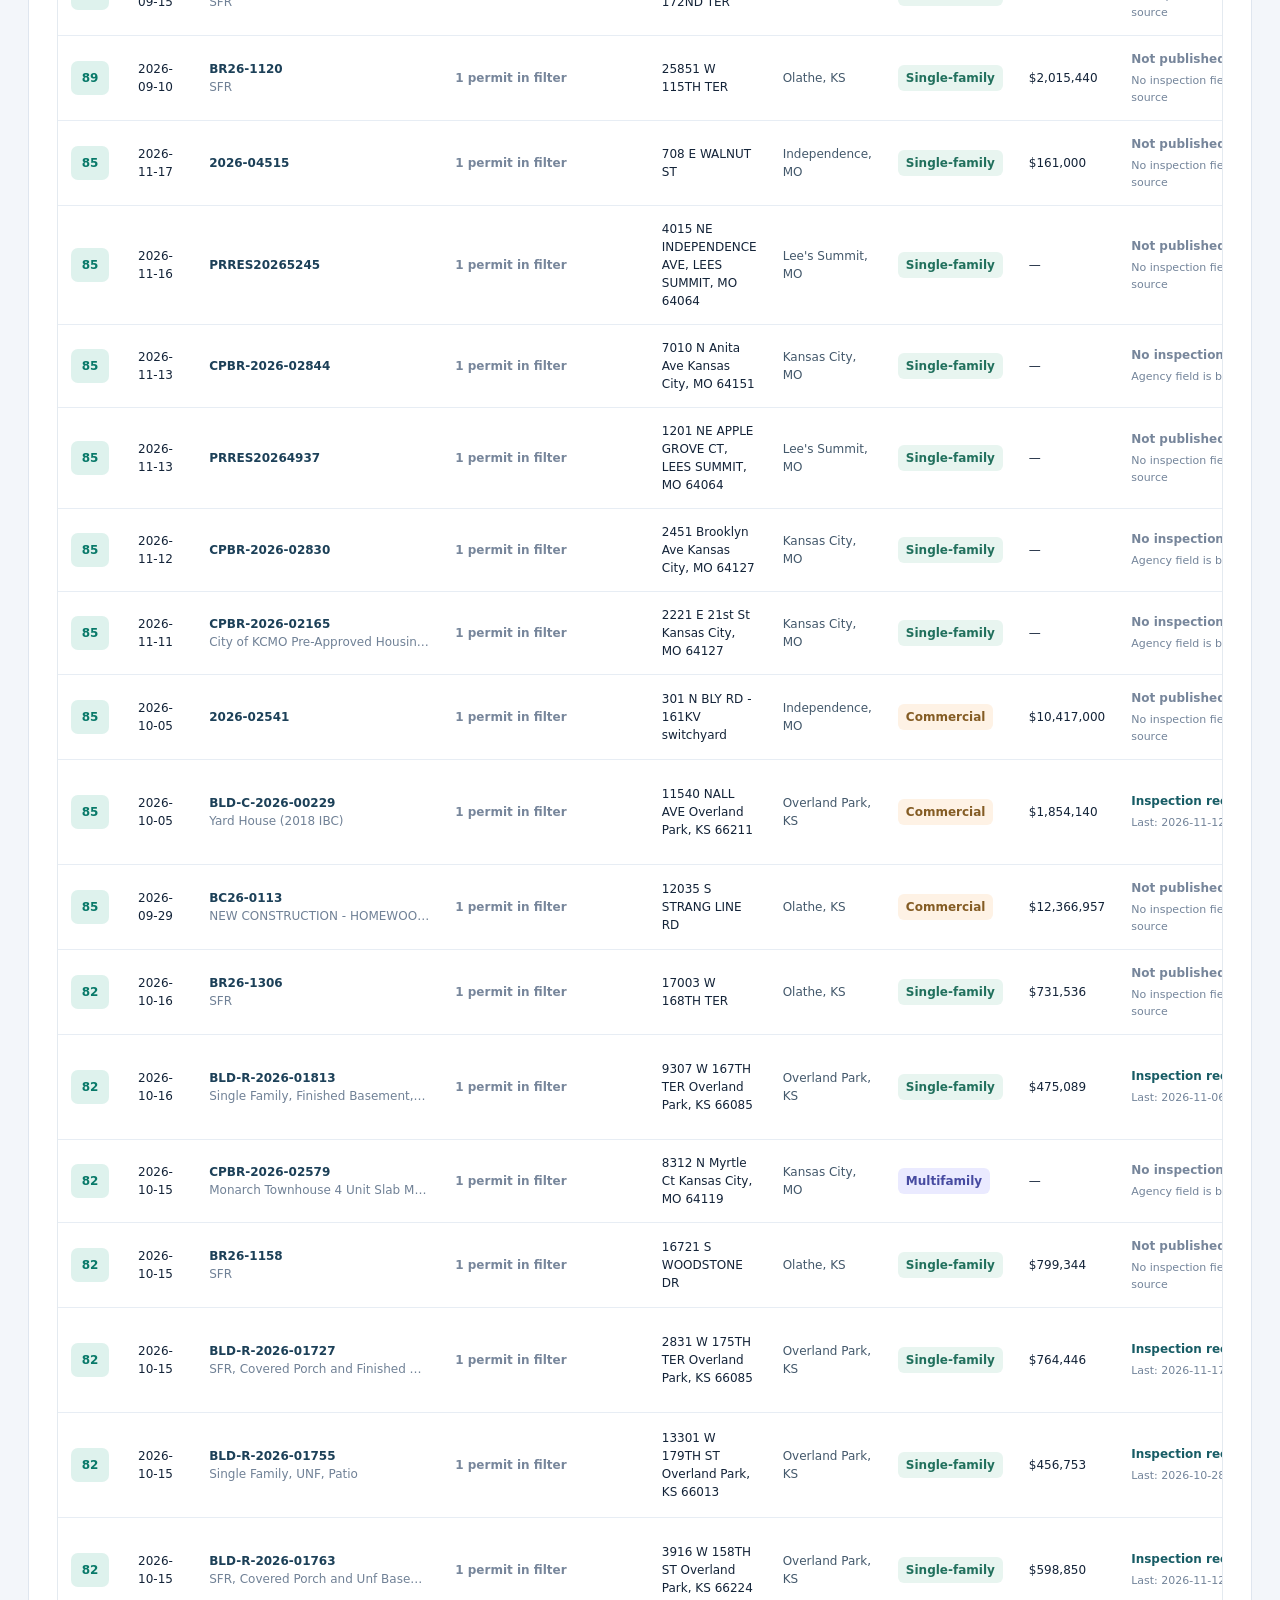
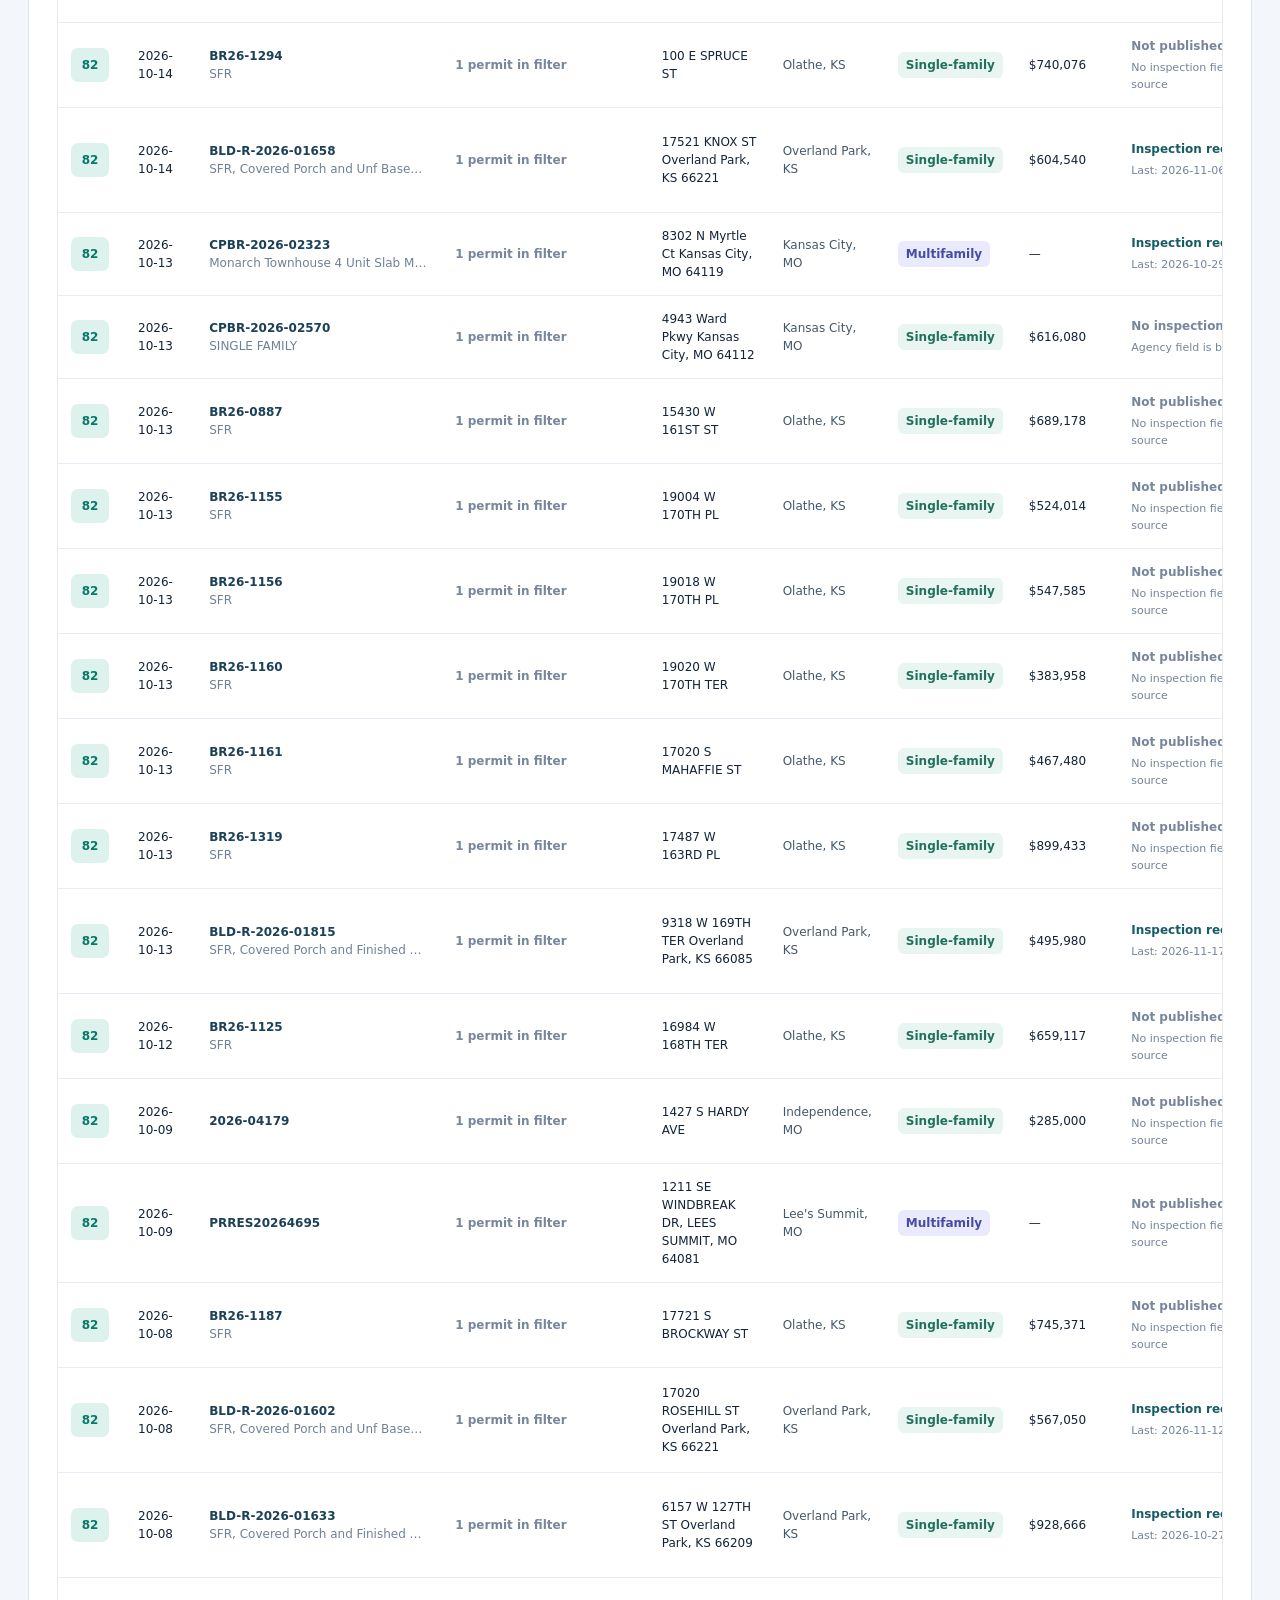
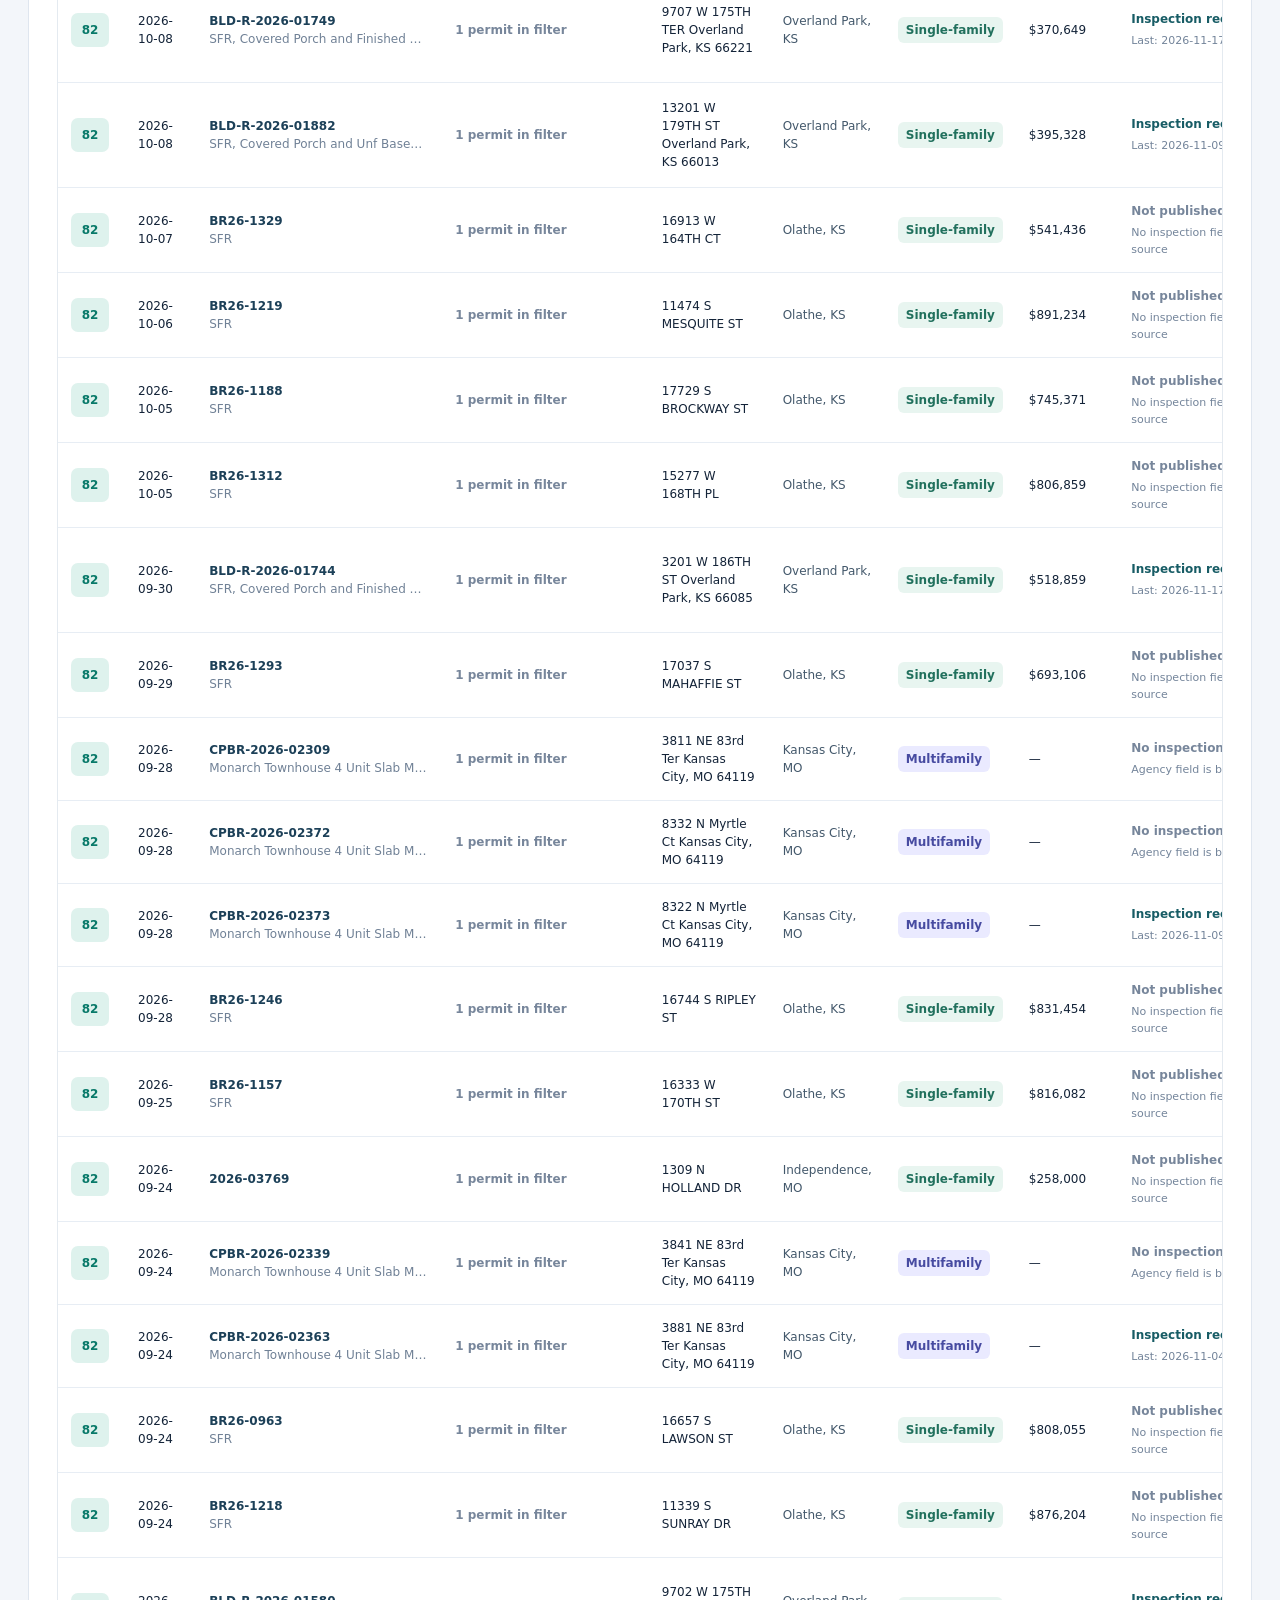
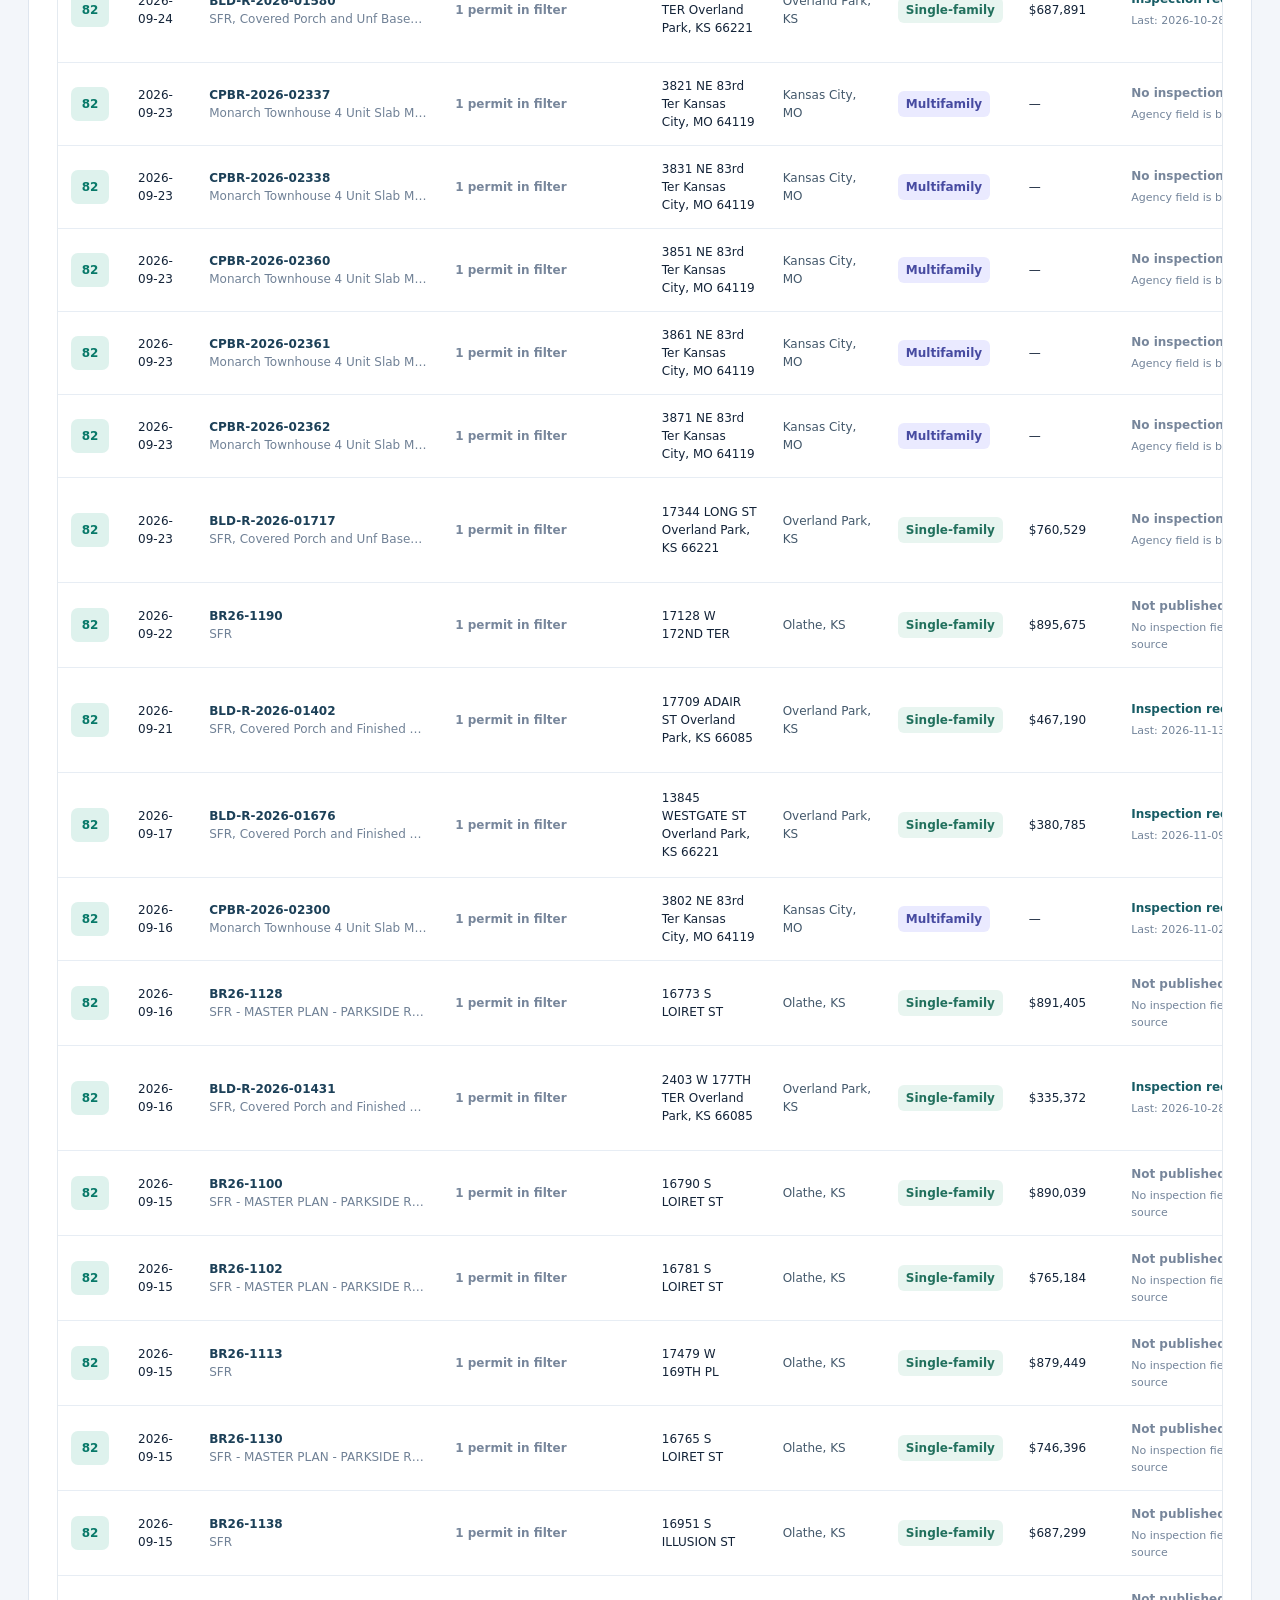
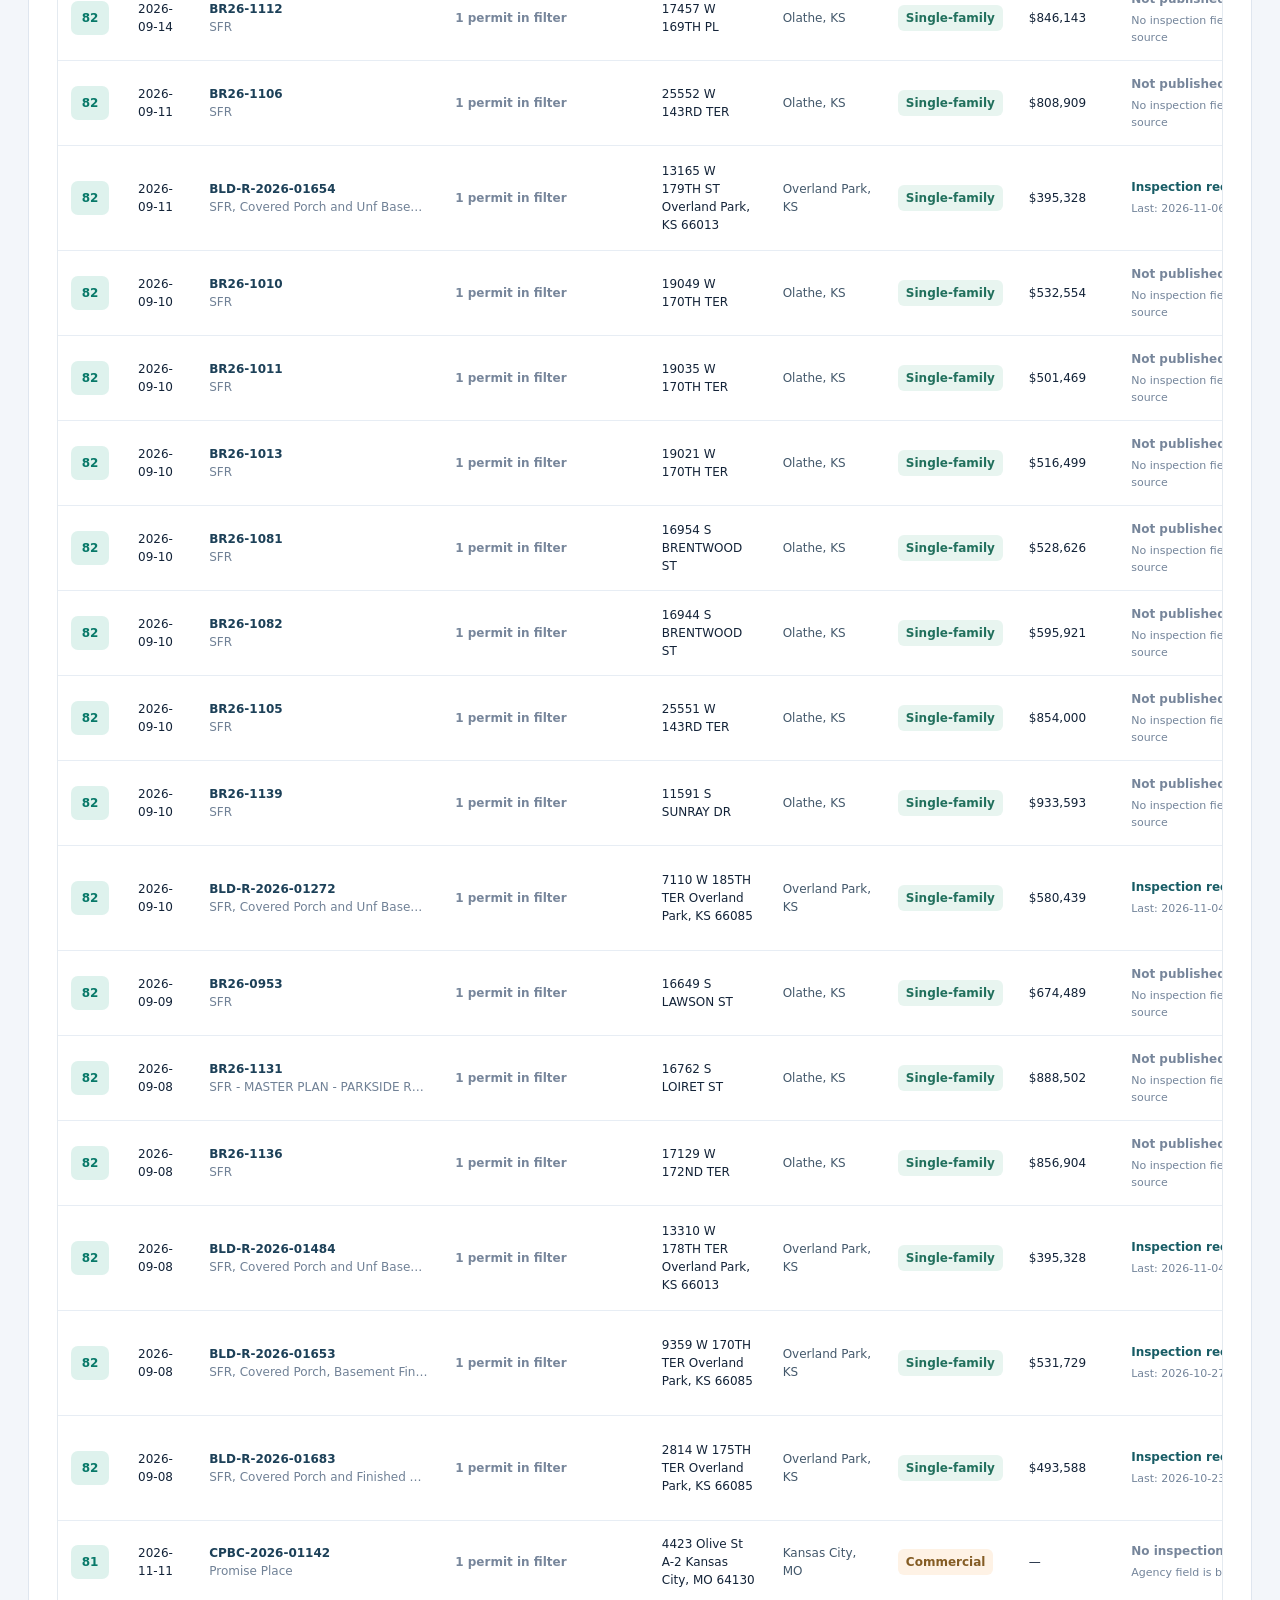
==== commit 0e9556fa: "Add source-dated Lenexa pre-permit planning prospect dashboard separated from issued permits" ====
--- a/docs/index.html
+++ b/docs/index.html
@@ -76,6 +76,29 @@
         <article class="coverage-card"><strong>Suggested sales timing</strong><p>Contact windows are based solely on days since issuance. They are not predicted groundbreakings, construction schedules or completion dates.</p></article>
       </div>
     </section>
+    <section class="panel secondary" id="lenexa-planning">
+      <div class="panelhead">
+        <div><div class="section-kicker">EARLY-STAGE SALES OPPORTUNITIES — NOT ISSUED PERMITS</div>
+          <h2>Lenexa planning pipeline</h2>
+          <p>Projects listed in the City's pending Planning Commission applications. These are leads to investigate, not permits, approved projects, or confirmed construction starts.</p>
+        </div>
+        <div class="buttons">
+          <a class="subtle" href="https://www.lenexa.com/Government/Boards-Commissions/Planning-Commission" target="_blank" rel="noopener noreferrer">City planning list ↗</a>
+          <button class="darkbtn" type="button" id="export-lenexa" disabled>Export planning CSV ↓</button>
+        </div>
+      </div>
+      <div class="resultbar"><span id="lenexa-count">Loading planning records…</span><span id="lenexa-reviewed">Manual source review date pending.</span></div>
+      <div class="filterbar planning-filters">
+        <label>Search project / address <input id="lenexa-search" type="search" placeholder="Name, proposed work, location…" autocomplete="off"></label>
+        <label>Planning status <select id="lenexa-status"><option value="Pending" selected>Pending applications</option><option value="">All including on hold</option><option value="On hold">On hold only</option></select></label>
+        <label>Type <select id="lenexa-category"><option value="">All development types</option></select></label>
+      </div>
+      <div class="tablewrap">
+        <table class="planning-table"><thead><tr><th>Project</th><th>Location</th><th>Type</th><th>Proposed work</th><th>Planning stage</th><th>Application status</th><th>Public city sources</th></tr></thead>
+        <tbody id="lenexa-rows"><tr><td colspan="7" class="empty">No planning snapshot loaded.</td></tr></tbody></table>
+      </div>
+      <div class="timeline-legend">Planning applications are manually reviewed, not live-permit data. No permit number, issue date, start date, builder assignment, or construction status is verified by this list. Application status may change after the stated review date. The Lenexa permit portal is provided for independent follow-up.</div>
+    </section>
     <section class="panel secondary" id="coverage">
       <div class="panelhead"><div><div class="section-kicker">SOURCE REGISTRY</div><h2>Jurisdiction coverage</h2><p>Official agency links and live-feed readiness. Kansas City, KS has a public permit search but no verified bulk feed; its public GIS catalogs are checked separately.</p></div></div>
       <div id="coverage-grid" class="coverage-grid"></div>
--- a/docs/styles.css
+++ b/docs/styles.css
@@ -26,3 +26,19 @@
 .sitedetails li{margin:2px 0}
 @media(max-width:1100px){.metrics{grid-template-columns:repeat(3,1fr)}}
 @media(max-width:720px){.metrics{grid-template-columns:repeat(2,1fr)}}
+
+/* Separately sourced Lenexa planning records, never part of permit-count metrics. */
+.planning-filters{grid-template-columns:minmax(260px,2fr) minmax(150px,1fr) minmax(200px,1.5fr)}
+.planning-filters label:first-child{grid-column:span 1}
+.planning-table{min-width:1150px}
+.planning-name{font-weight:800;color:#1b4058}
+.planning-location{color:#38566a}
+.planning-detail{max-width:330px;min-width:180px;color:#415568}
+.planning-status{font-weight:750}
+.planning-status.hold{color:#8a651f}
+.planning-links{white-space:nowrap}
+.planning-links a{display:block;color:#067982;font-weight:700;text-decoration:underline;margin:0 0 4px}
+.planning-links a:last-child{font-weight:500;color:#63788e}
+.planning-row:hover{background:#fcfdfd}
+@media(max-width:900px){.planning-filters{grid-template-columns:1fr 1fr}.planning-filters label:first-child{grid-column:span 2}}
+@media(max-width:650px){.planning-filters{grid-template-columns:1fr}.planning-filters label:first-child{grid-column:span 1}}
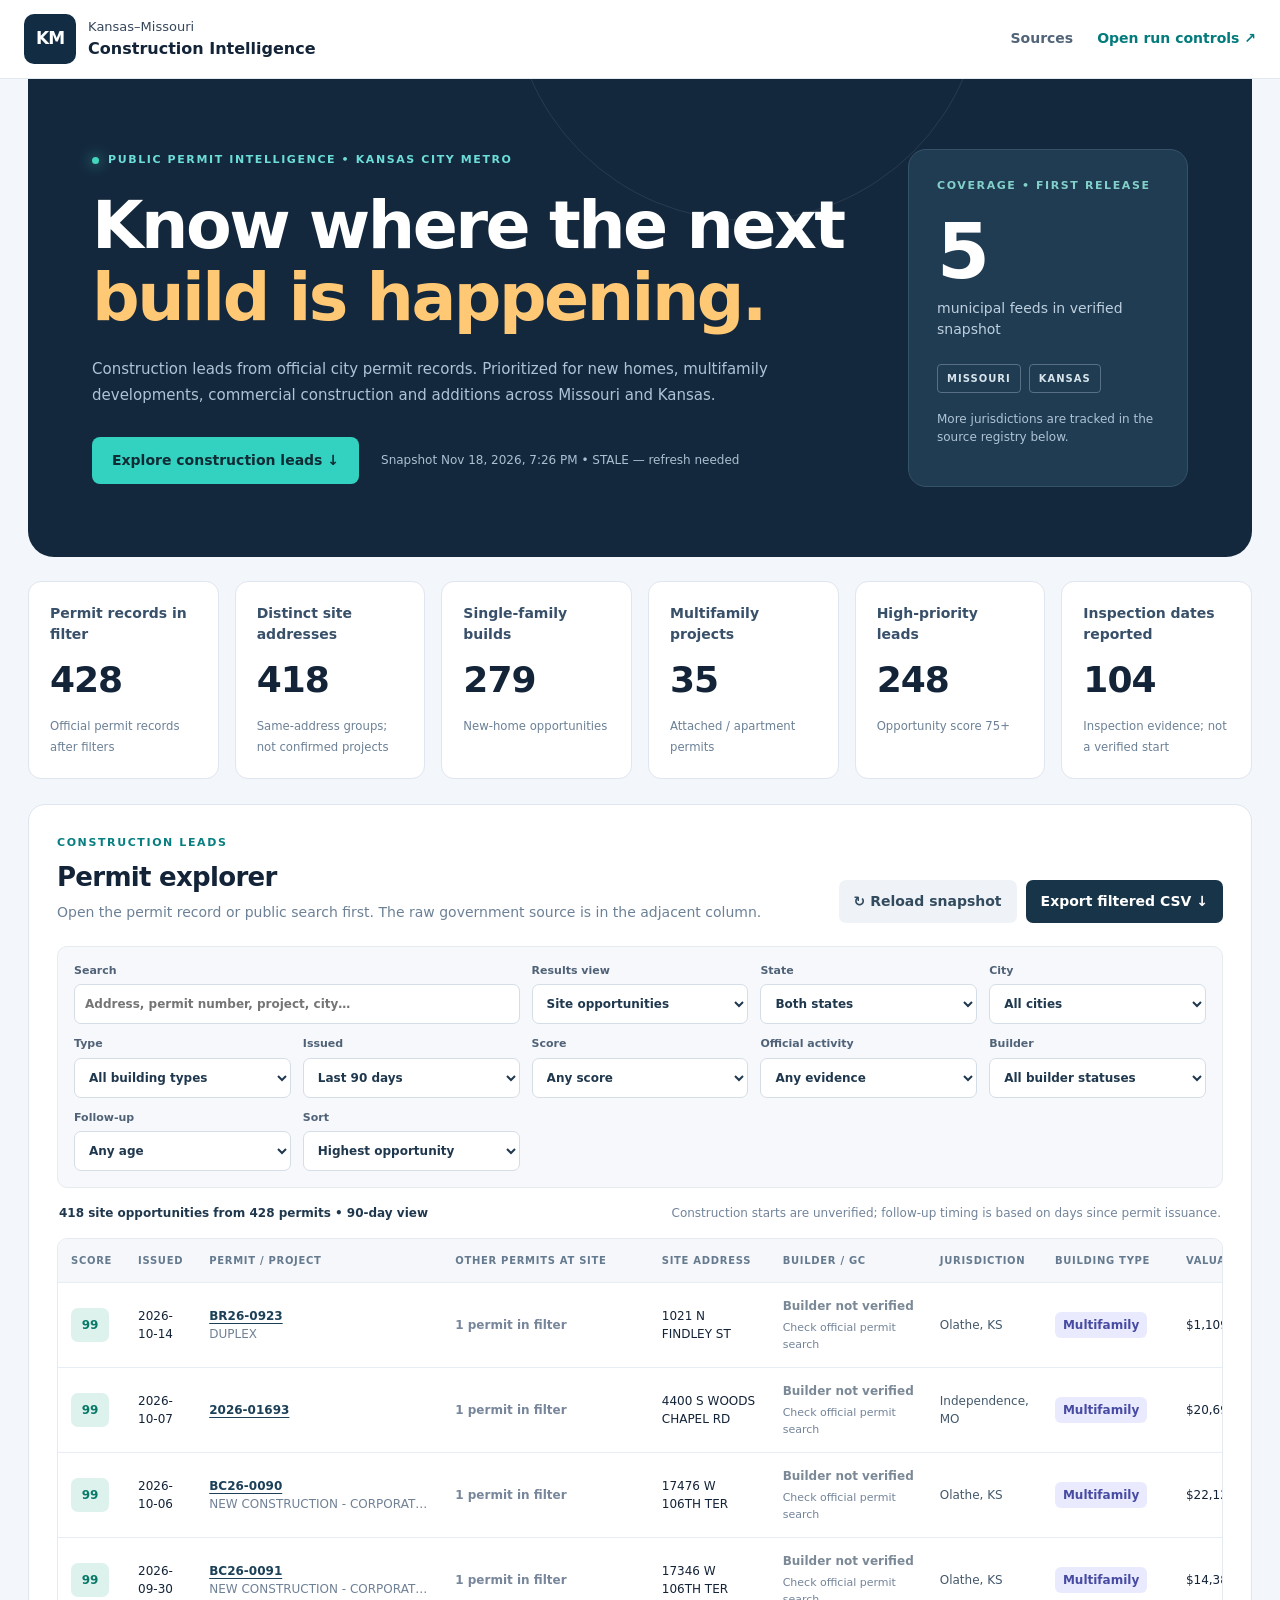
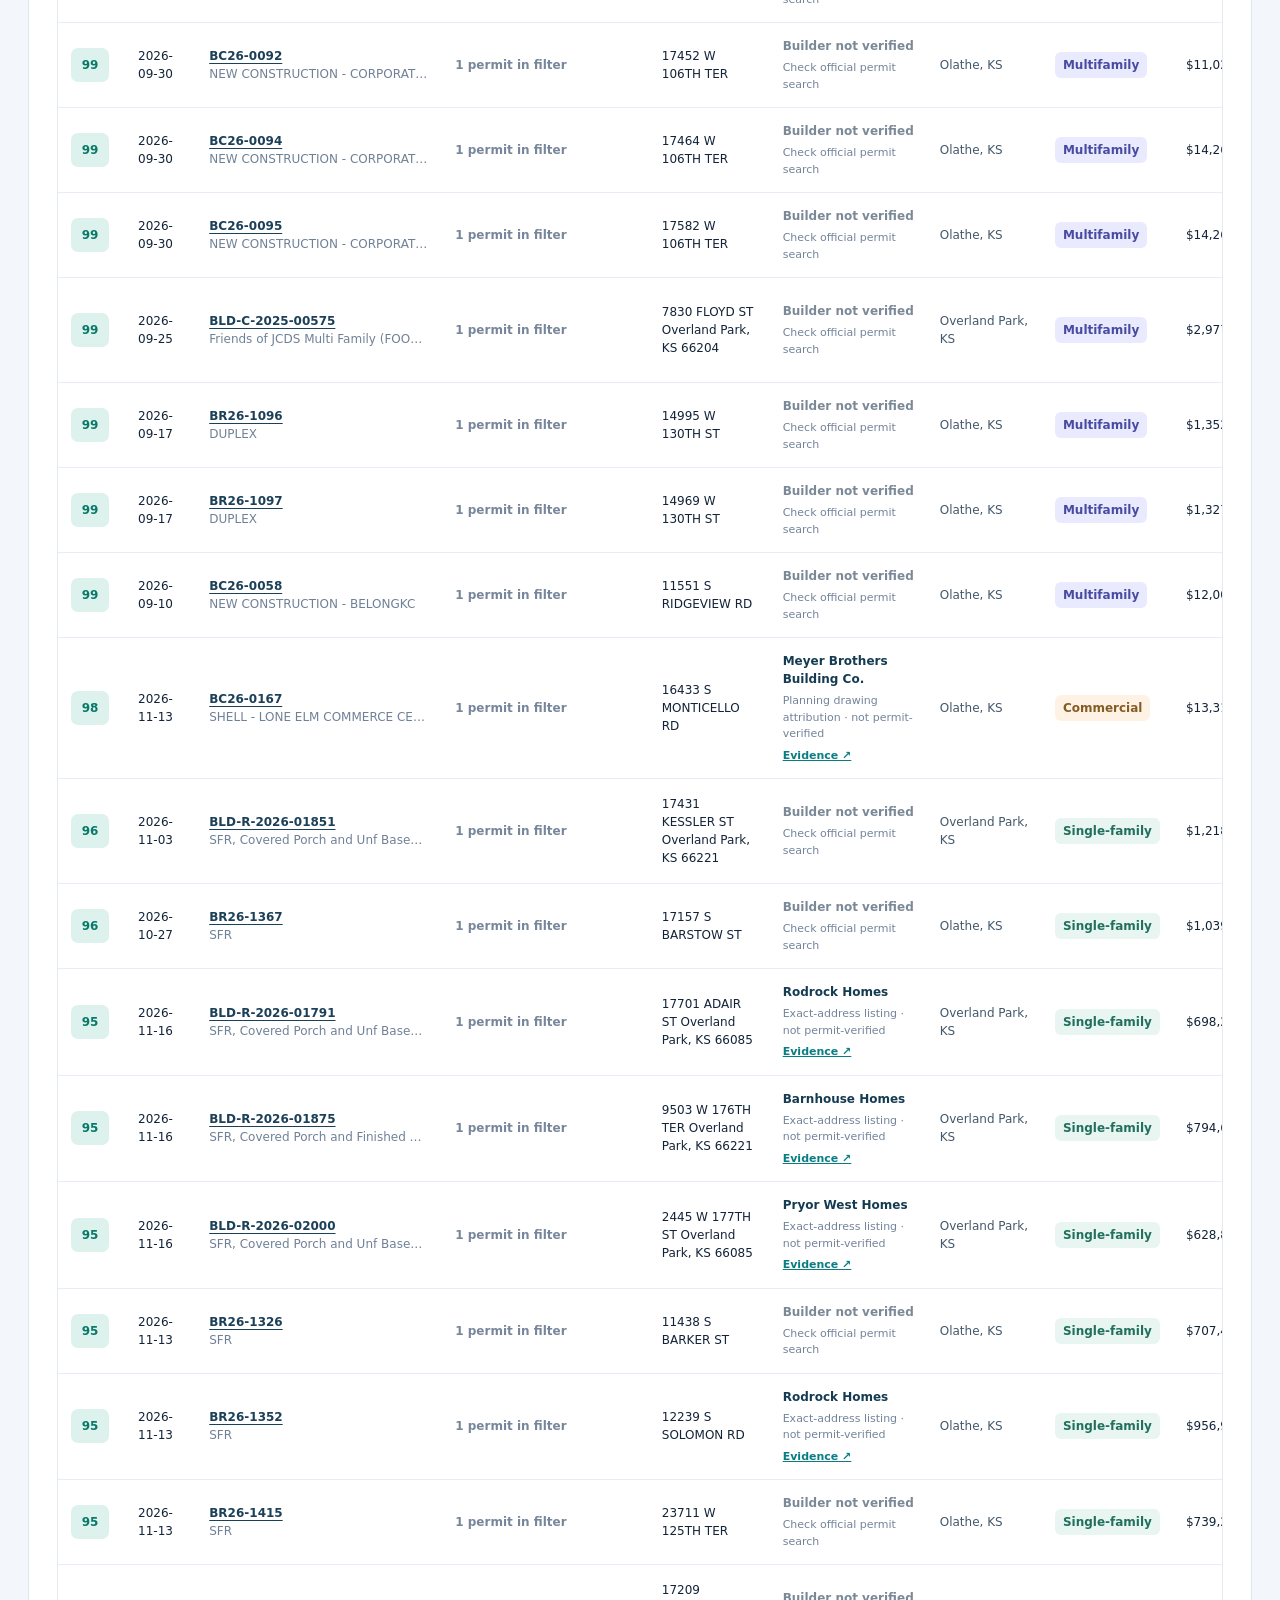
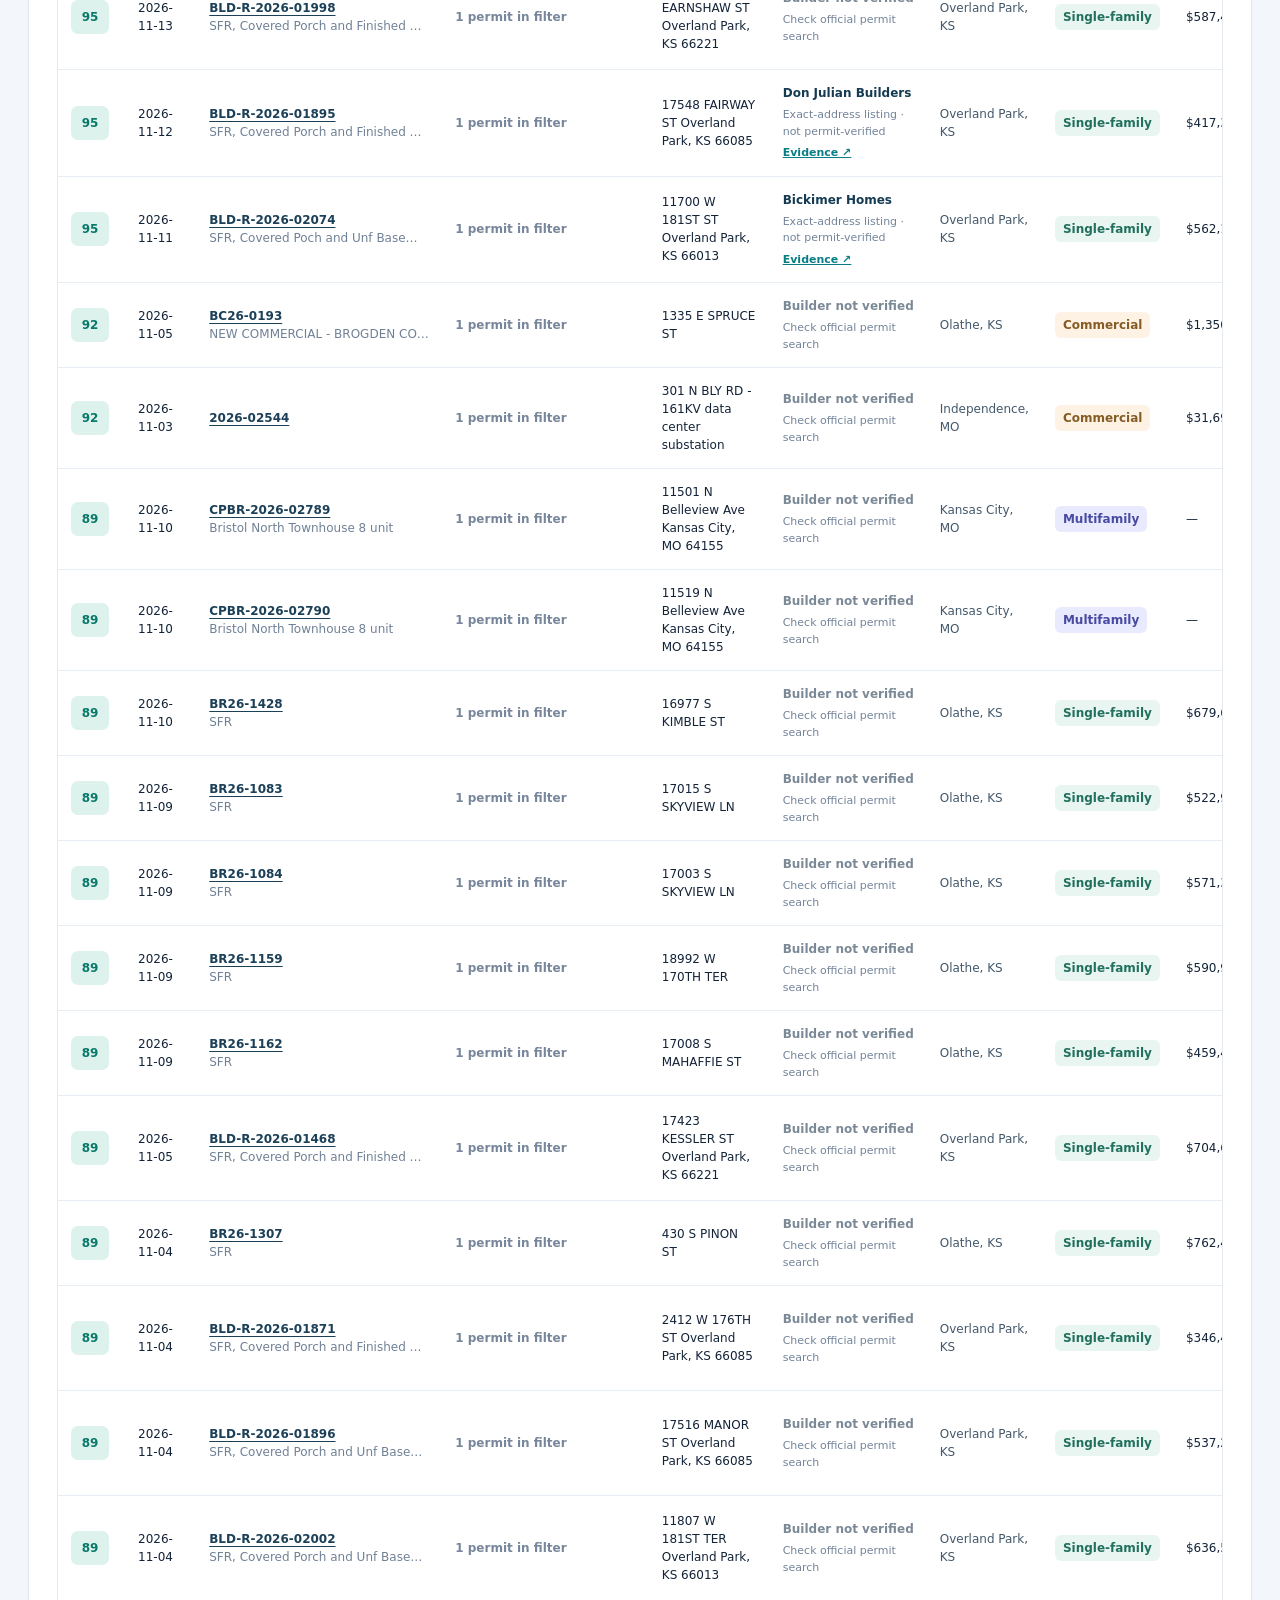
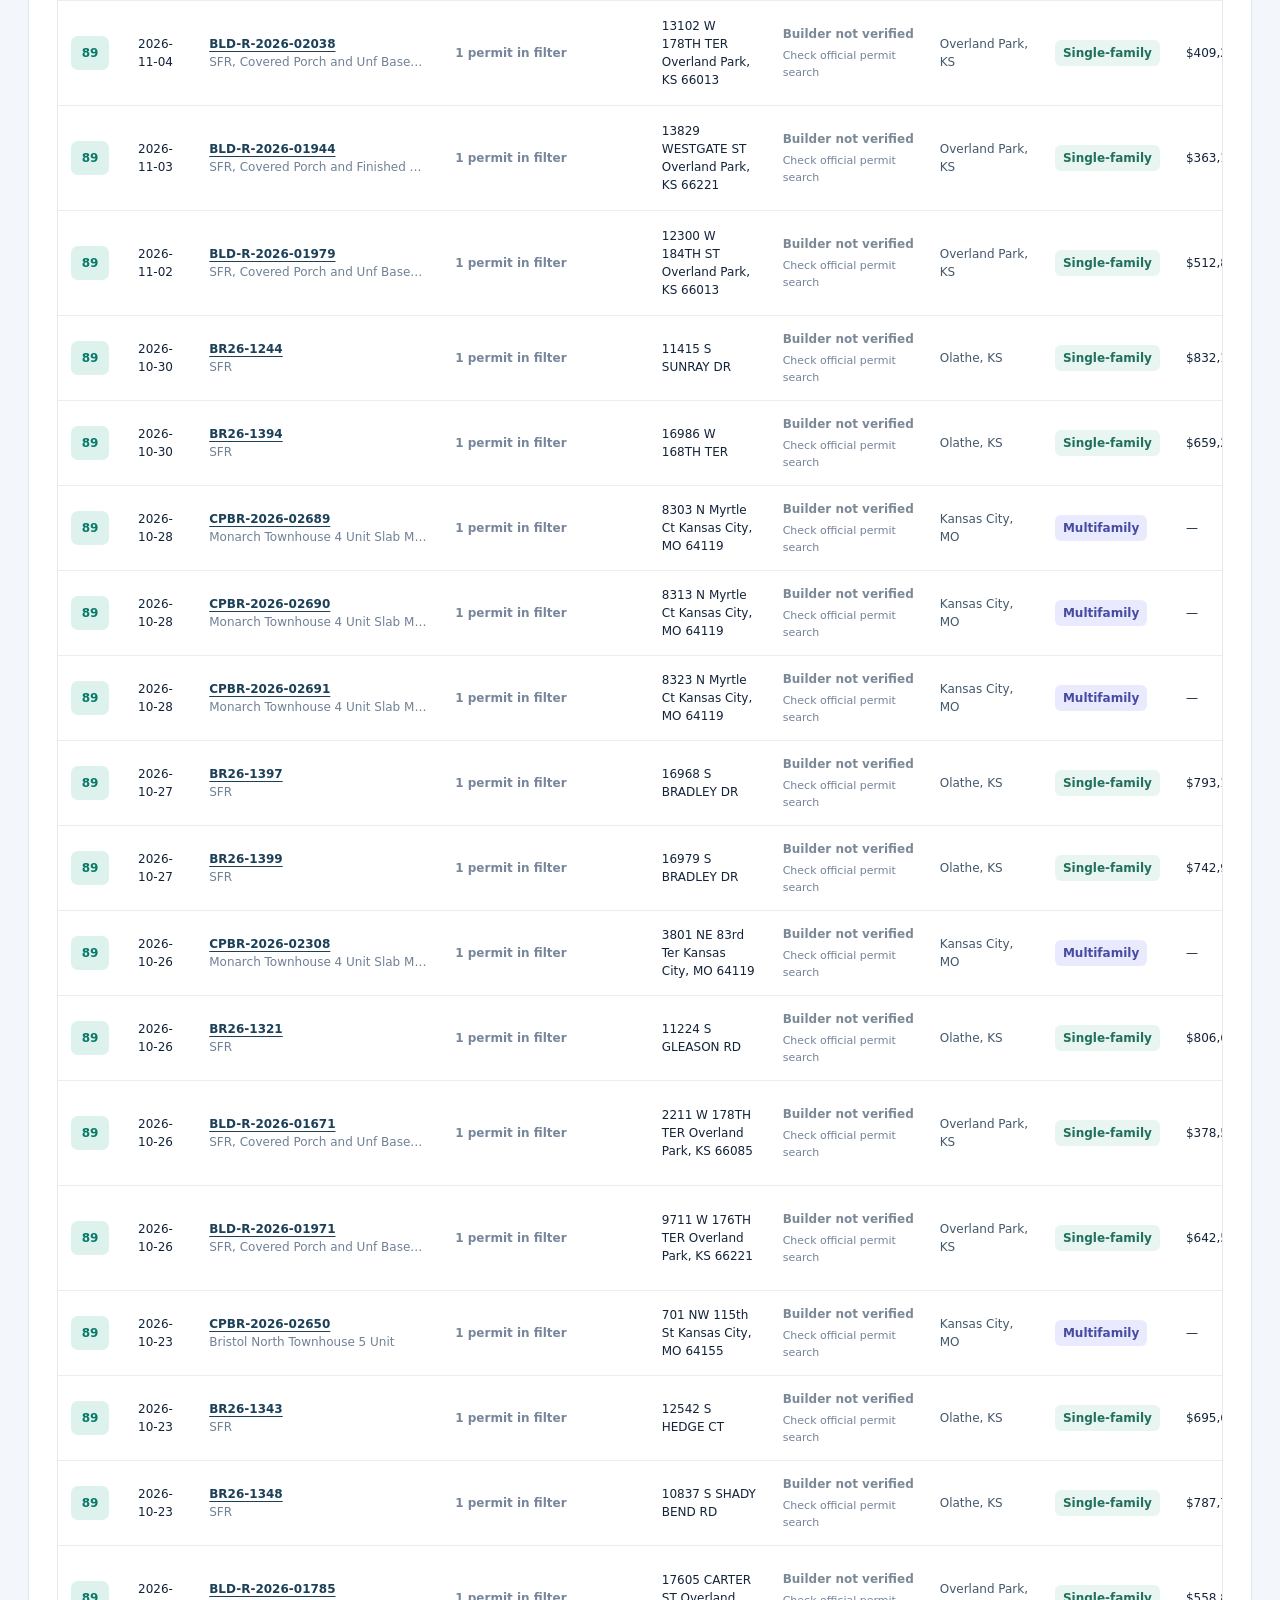
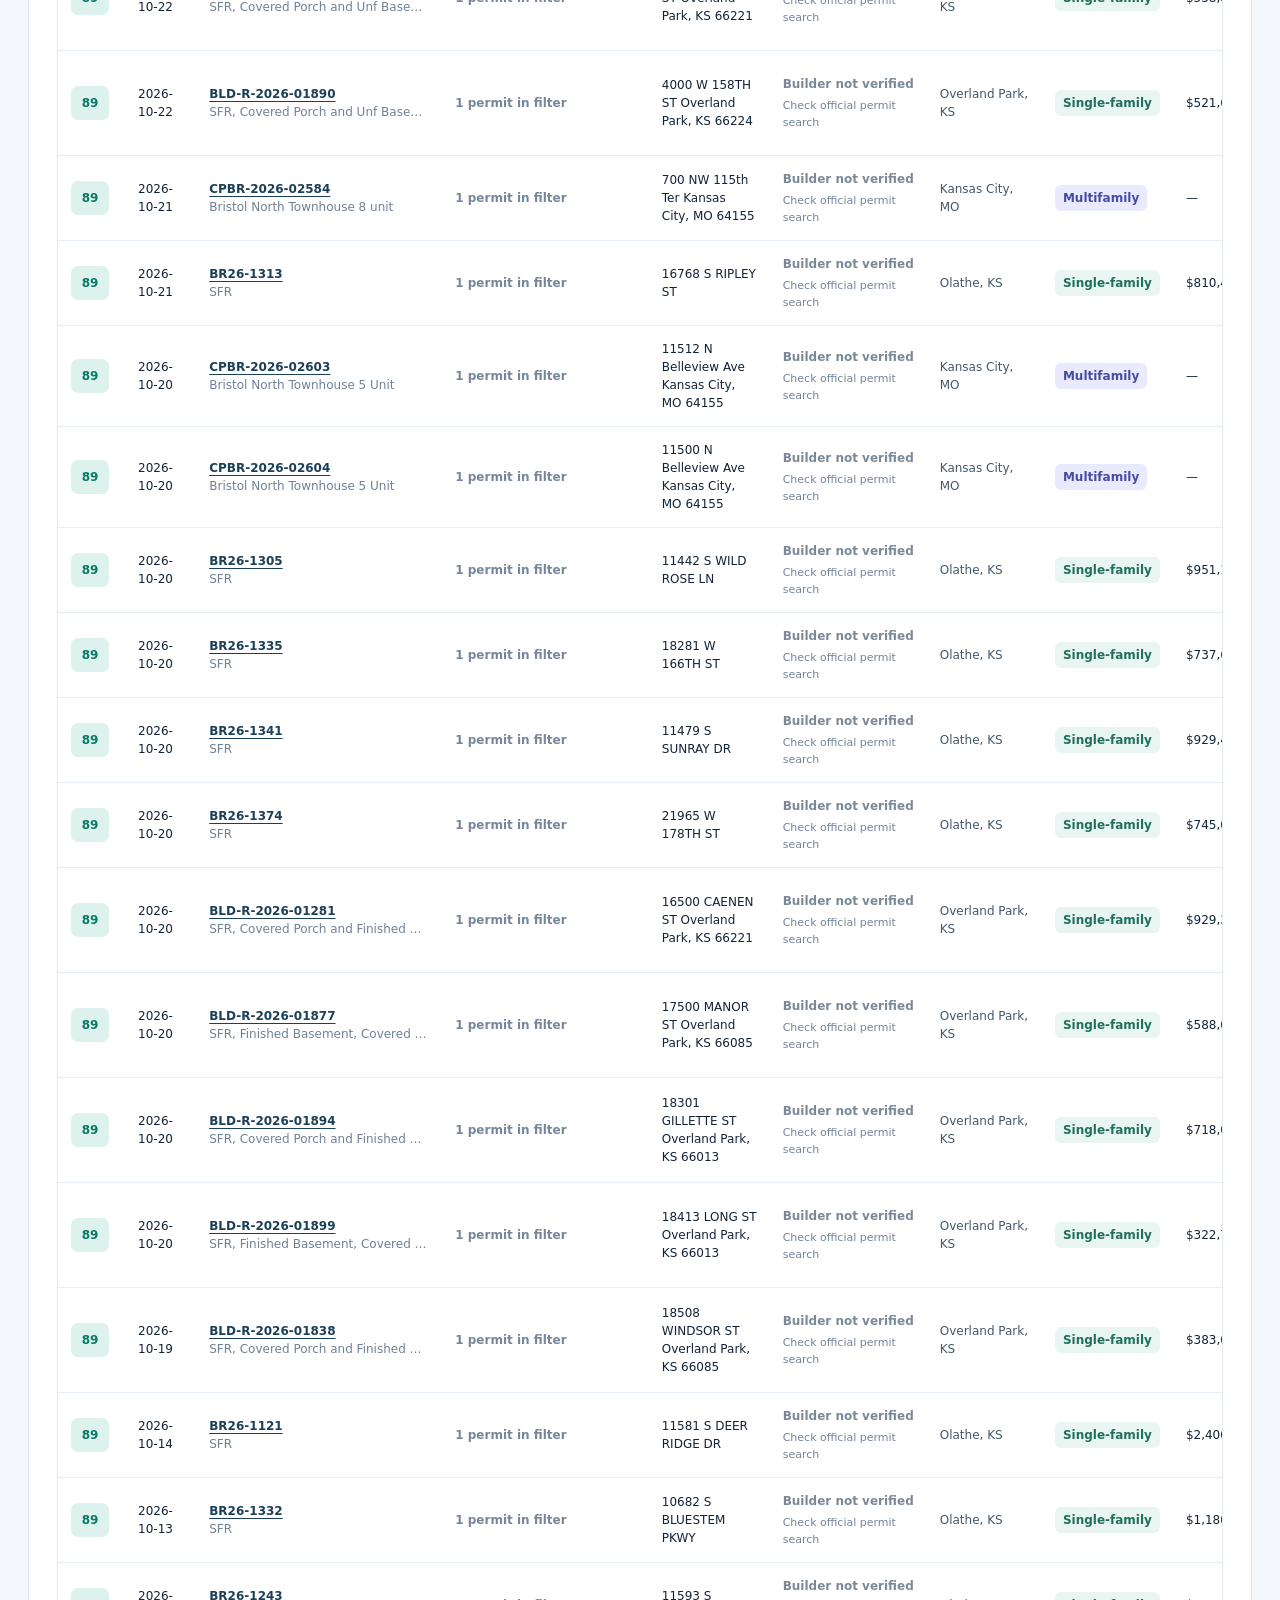
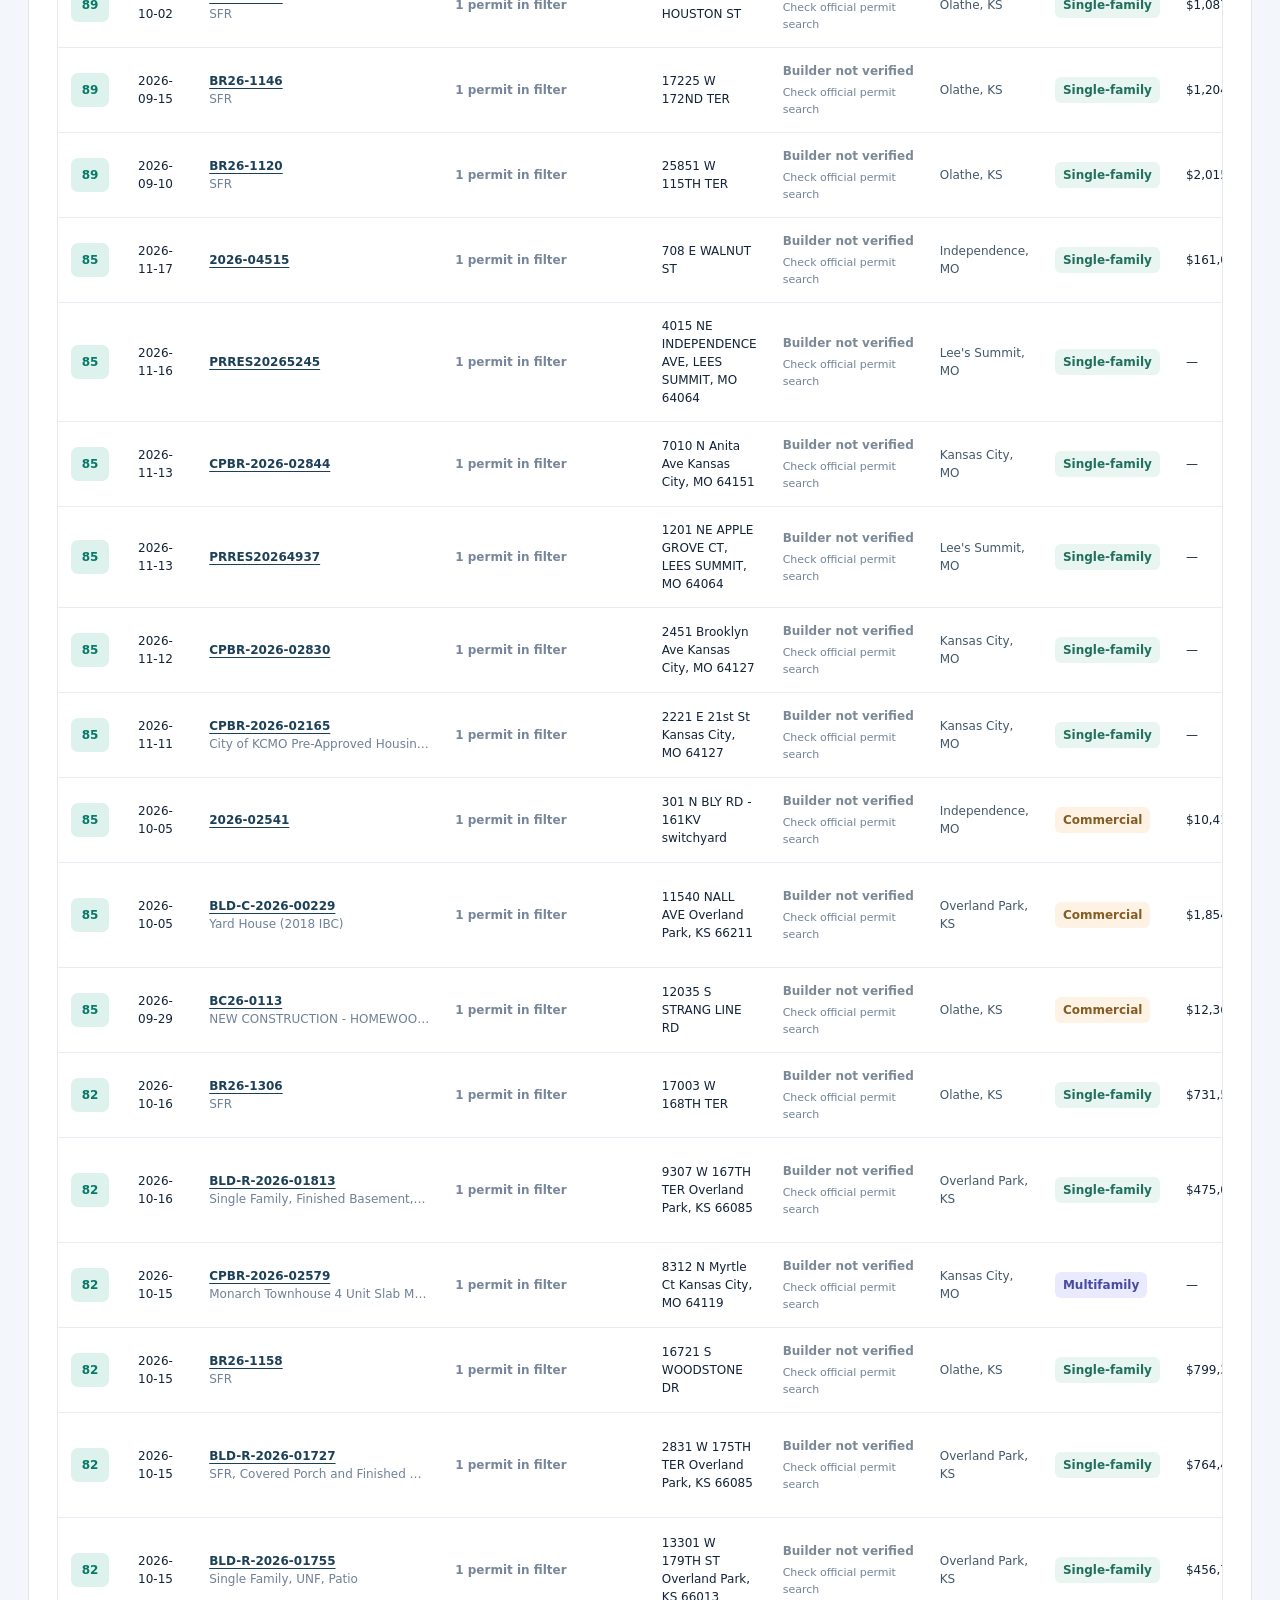
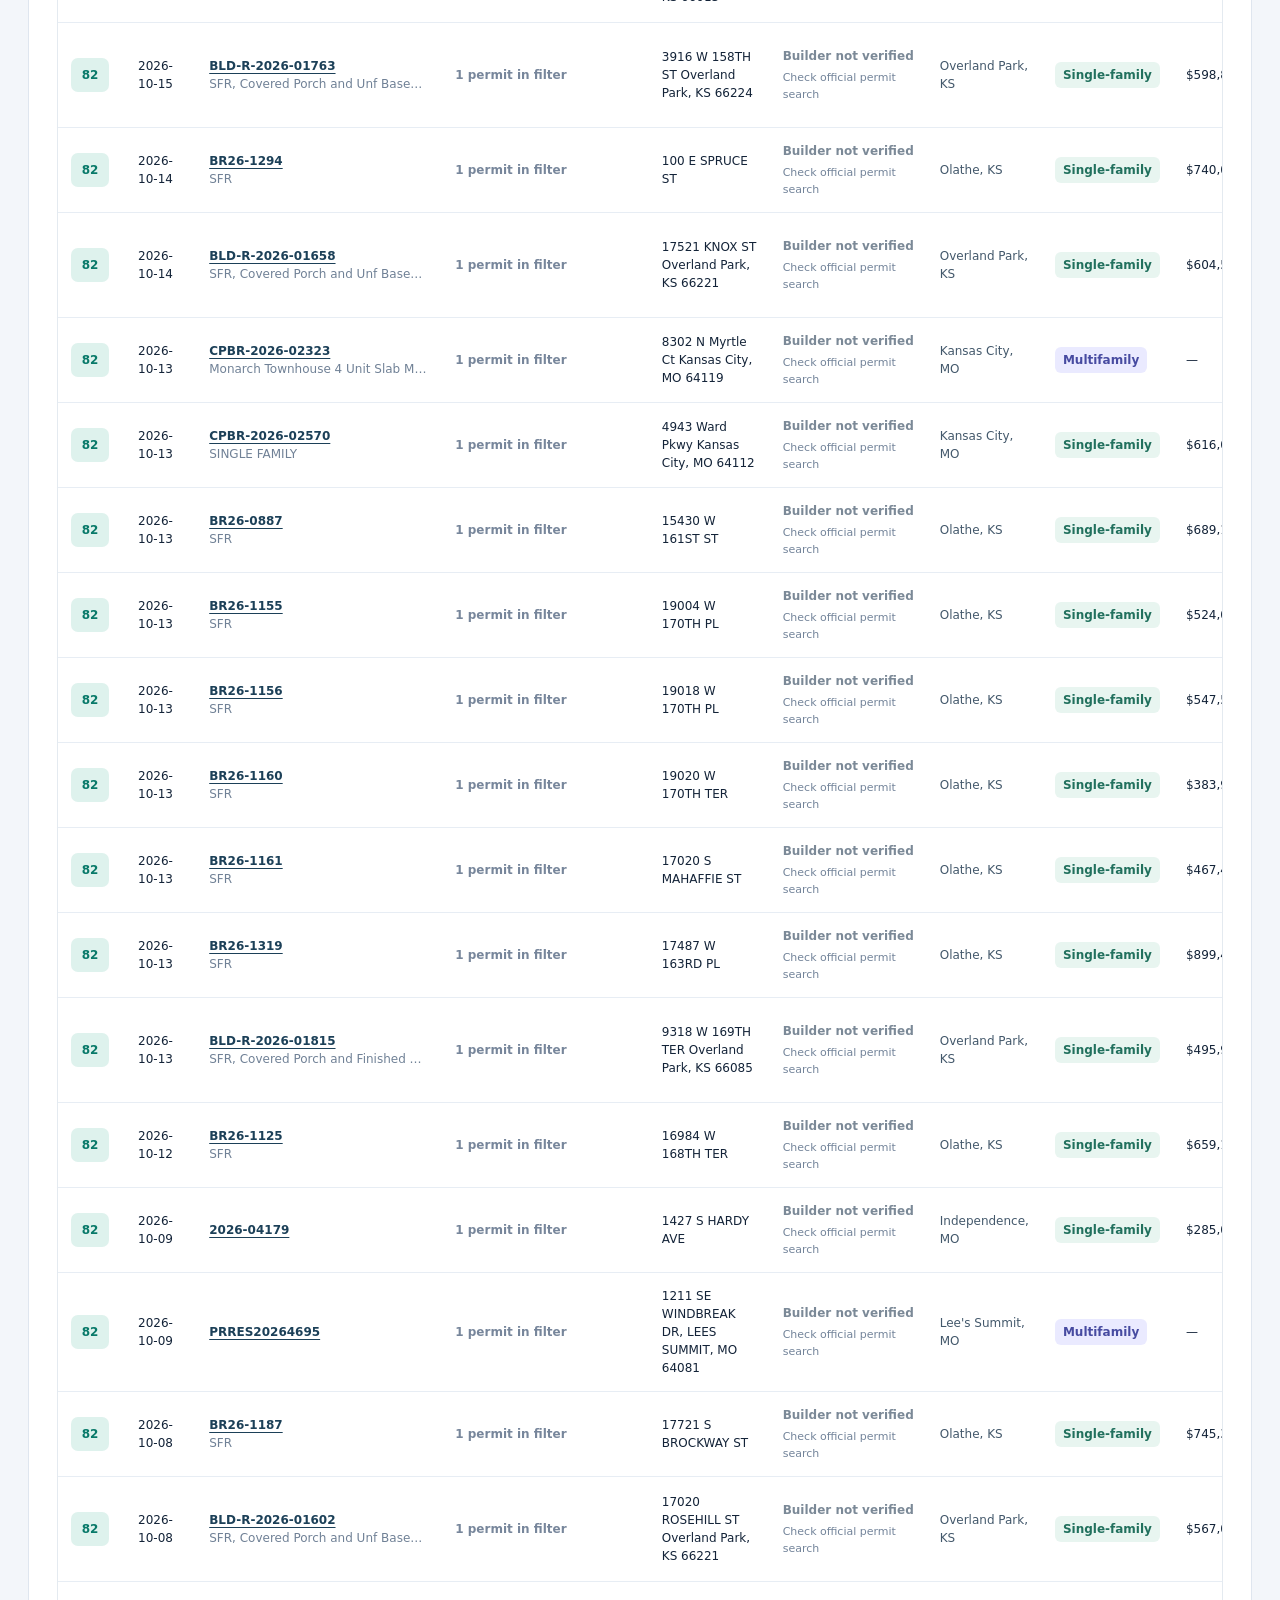
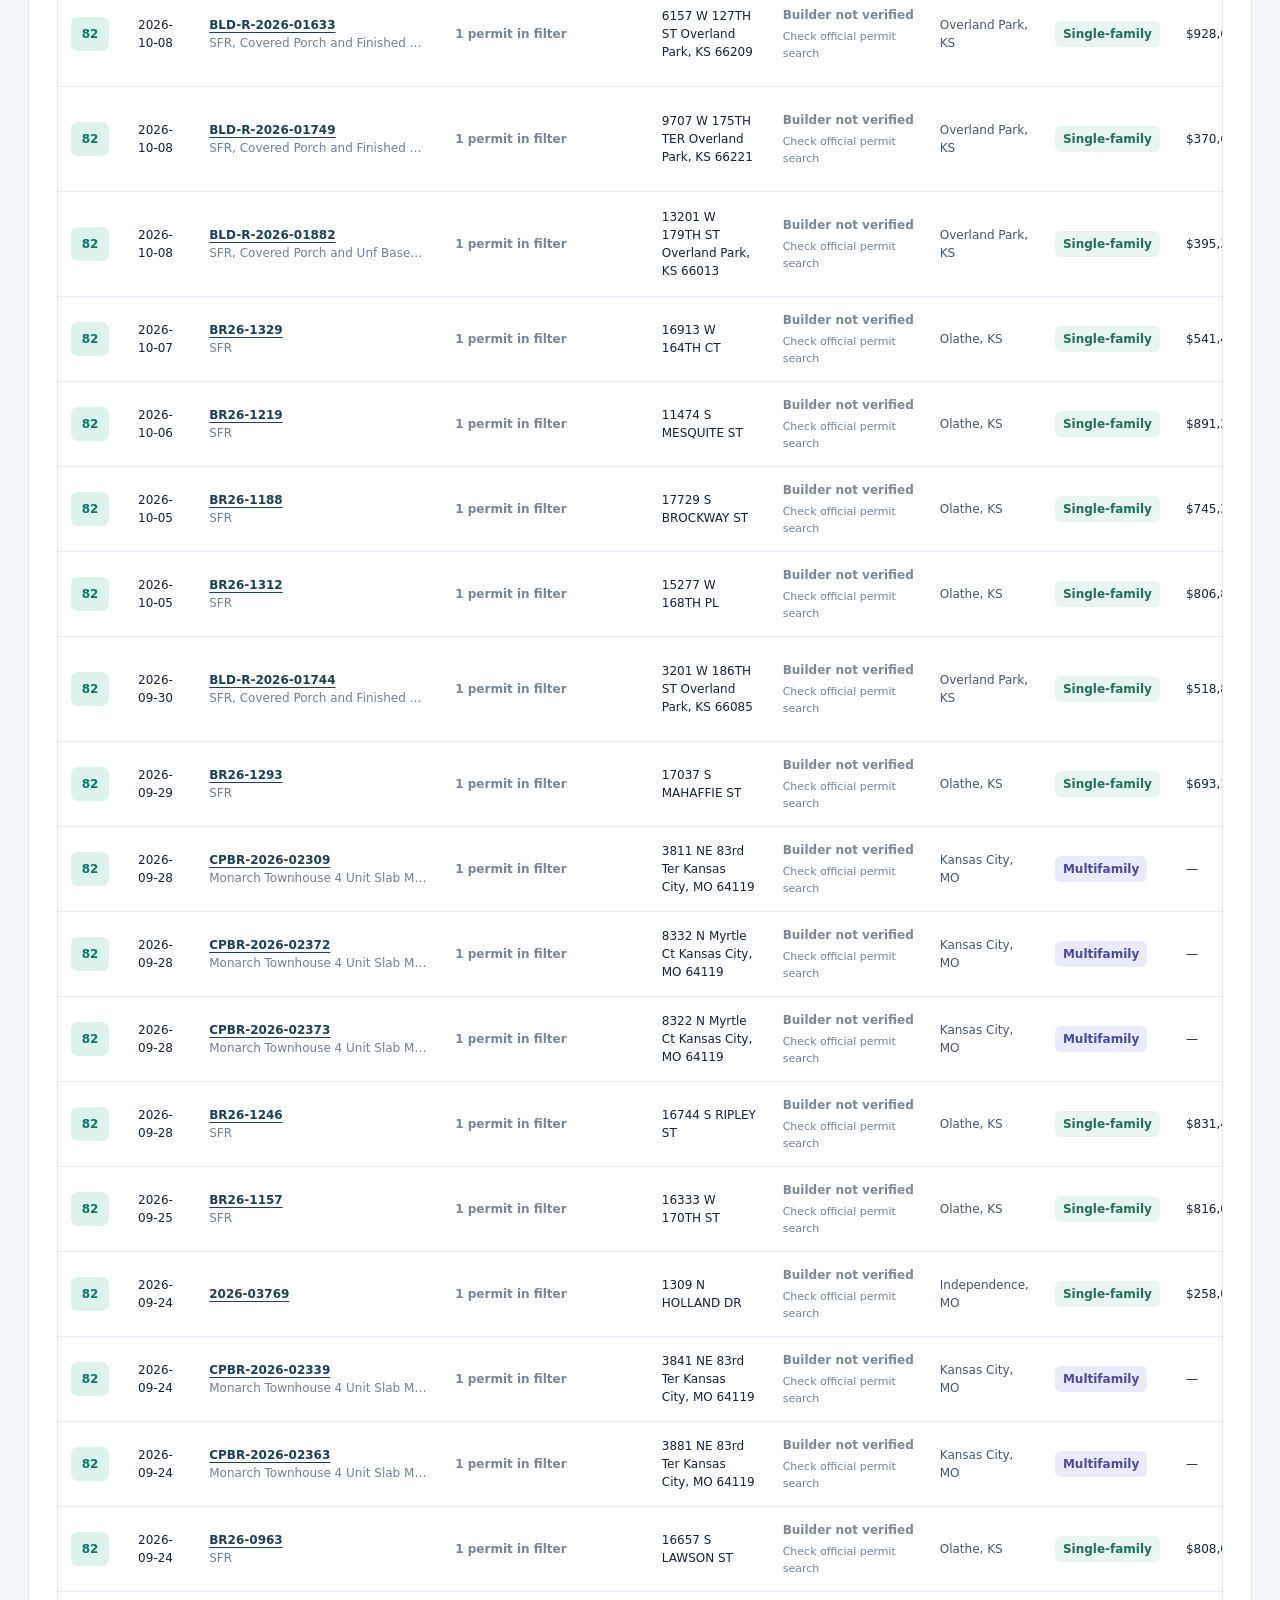
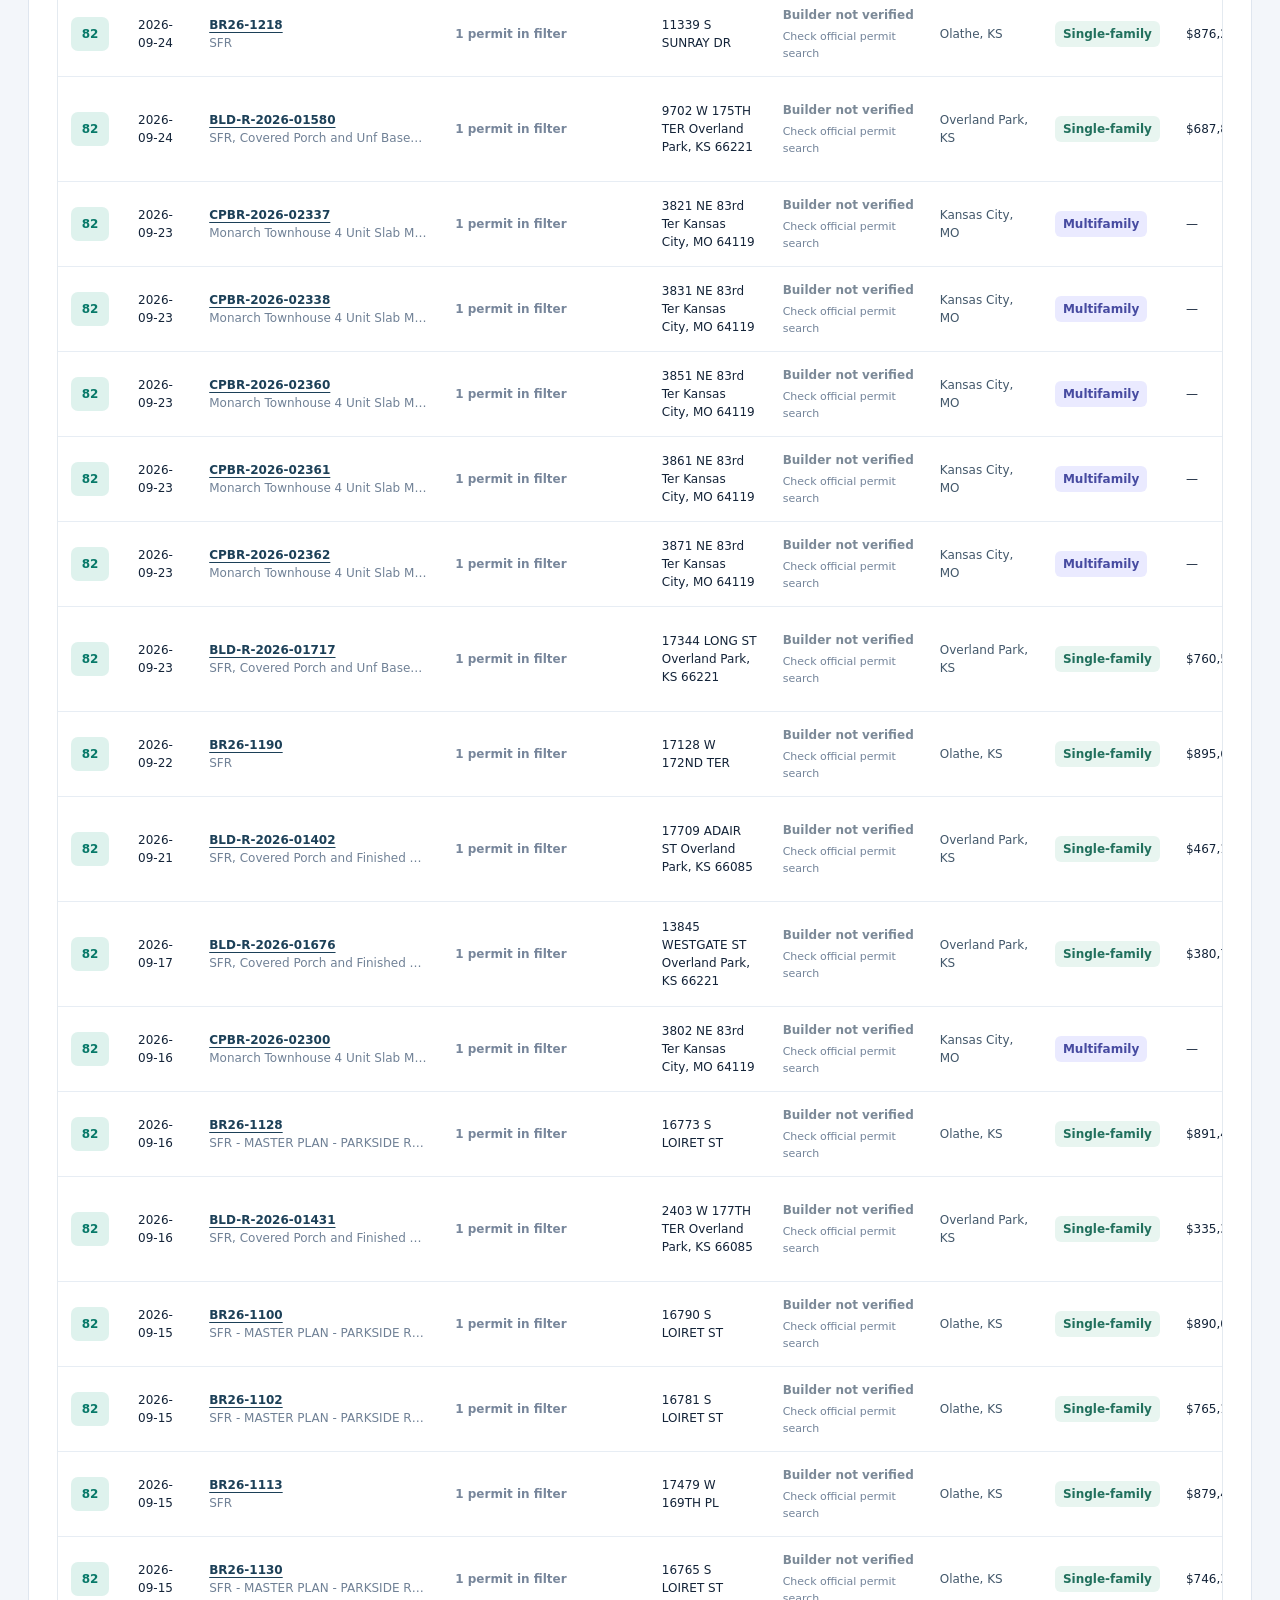
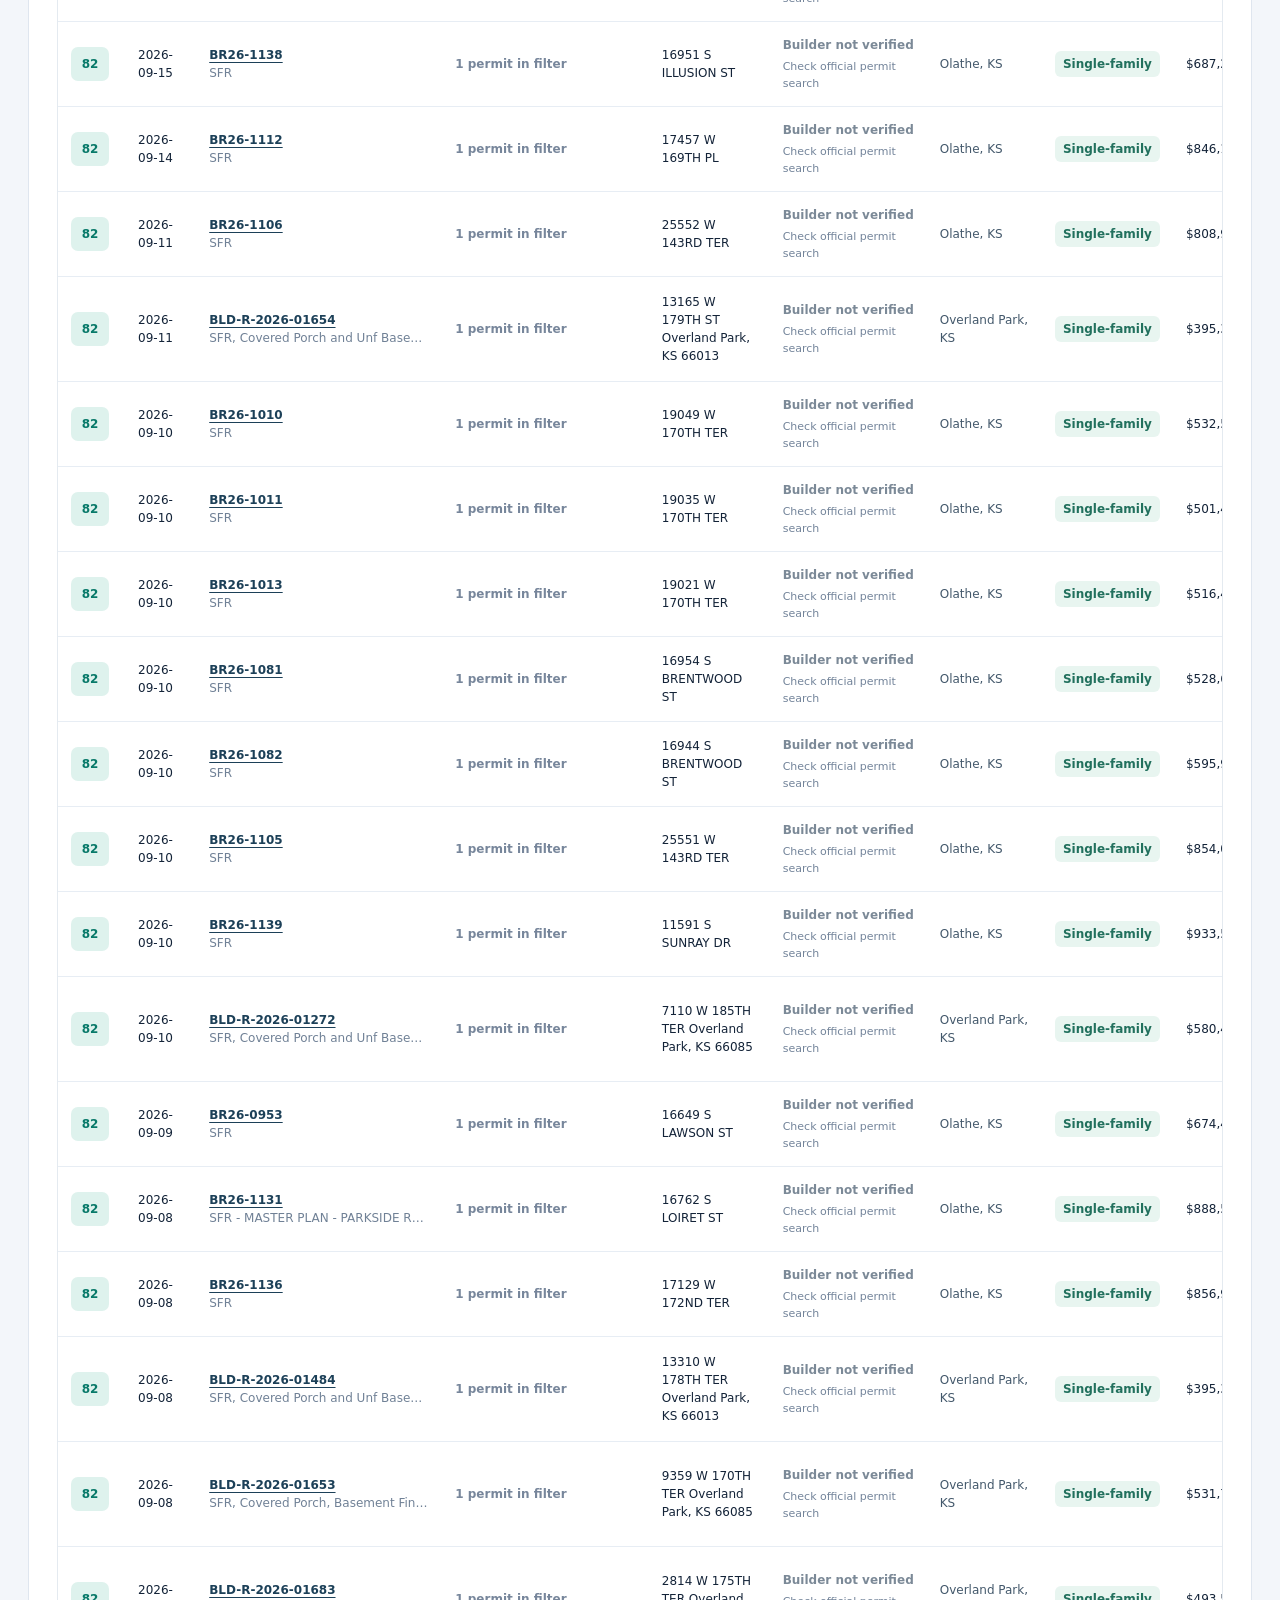
==== commit 67e9e622: "Make builder / GC source-aware, searchable and CSV-exportable in original public permit table" ====
--- a/docs/index.html
+++ b/docs/index.html
@@ -55,14 +55,16 @@
         <label>Issued <select id="days"><option value="7">Last 7 days</option><option value="30">Last 30 days</option><option value="90" selected>Last 90 days</option><option value="120">Last 120 days</option></select></label>
         <label>Score <select id="score"><option value="0">Any score</option><option value="50">50+</option><option value="75">75+</option><option value="90">90+</option></select></label>
         <label>Official activity <select id="activity"><option value="">Any evidence</option><option value="inspection_recorded">Inspection date on file</option><option value="date_not_reported">No inspection date</option><option value="field_not_published">Agency doesn't publish</option></select></label>
+        <label>Builder <select id="builderstatus"><option value="">All builder statuses</option><option value="sourced">Sourced builder / GC</option><option value="missing">Builder needs research</option></select></label>
         <label>Follow-up <select id="followup"><option value="">Any age</option><option value="0-7">New (0–7 days)</option><option value="8-30">Recent (8–30 days)</option><option value="31-90">Established (31–90 days)</option><option value="91+">Older (91+ days)</option></select></label>
         <label>Sort <select id="sort"><option value="score">Highest opportunity</option><option value="newest">Newest issued</option><option value="value">Highest valuation</option><option value="activity">Latest official activity</option><option value="followup">Newest follow-up opportunities</option></select></label>
       </div>
       <div class="resultbar"><span id="resultcount">Waiting for an official data snapshot.</span><span>Construction starts are unverified; follow-up timing is based on days since permit issuance.</span></div>
       <div class="tablewrap">
-        <table><thead><tr><th>Score</th><th>Issued</th><th>Permit / project</th><th>Other permits at site</th><th>Site address</th><th>Jurisdiction</th><th>Building type</th><th>Valuation</th><th>Official activity</th><th>Other dates</th><th>Sales follow-up</th><th>Permit record / search</th><th>Raw source data</th></tr></thead><tbody id="leadrows"><tr><td colspan="13" class="empty">No live snapshot published yet. The first verified ingestion run will populate this view.</td></tr></tbody></table>
+        <table><thead><tr><th>Score</th><th>Issued</th><th>Permit / project</th><th>Other permits at site</th><th>Site address</th><th>Builder / GC</th><th>Jurisdiction</th><th>Building type</th><th>Valuation</th><th>Official activity</th><th>Other dates</th><th>Sales follow-up</th><th>Permit record / search</th><th>Raw source data</th></tr></thead><tbody id="leadrows"><tr><td colspan="14" class="empty">No live snapshot published yet. The first verified ingestion run will populate this view.</td></tr></tbody></table>
       </div>
       <div class="tablefoot"><span id="row-limit"></span><span>Issue and inspection dates come from official records. Follow-up recommendations are not construction stages.</span></div>
+      <div class="timeline-legend"><strong>Builder evidence:</strong> Company names are linked only to exact permit IDs and matching site addresses from independent public sources. A home listing, planning drawing or project announcement does not certify the licensed contractor on an individual permit. Unknown companies display Builder not verified. No personal contact details are published. Click a permit number for a full project detail page.</div>
       <div class="timeline-legend"><strong>Site grouping:</strong> Records are grouped only when their issuing city and normalized street address match. This is a sales convenience, not proof they belong to one construction project, builder, or customer. Site view shows the highest-scored matching permit, with other numbers expandable. The counts apply to your current filters; exports reflect the selected view.</div>
       <div class="timeline-legend"><strong>How timing works:</strong> "Inspection recorded" means the city published a last-inspection date; it does not prove construction started, reached a specific phase, or remains active. "No inspection date" means the field exists but is blank. "Not published" means this data feed has no inspection date field. Dates shown under "Other dates" are agency-reported application and expiration dates, never estimated starts.</div>
     </section>
--- a/docs/styles.css
+++ b/docs/styles.css
@@ -42,3 +42,10 @@
 .planning-row:hover{background:#fcfdfd}
 @media(max-width:900px){.planning-filters{grid-template-columns:1fr 1fr}.planning-filters label:first-child{grid-column:span 2}}
 @media(max-width:650px){.planning-filters{grid-template-columns:1fr}.planning-filters label:first-child{grid-column:span 1}}
+
+/* Builder/GC independent research, evidence-labelled as non-permit-verified */
+.builder-name{color:#153b52;font-weight:800;display:block;max-width:240px}
+.builder-missing{color:#7b8997;font-weight:650;white-space:nowrap}
+.builder-evidence{display:inline-block;font-size:11px;color:#087d84;margin-top:5px;text-decoration:underline;font-weight:700}
+.permitno a{text-decoration:underline;text-underline-offset:3px}
+table{min-width:1630px}
